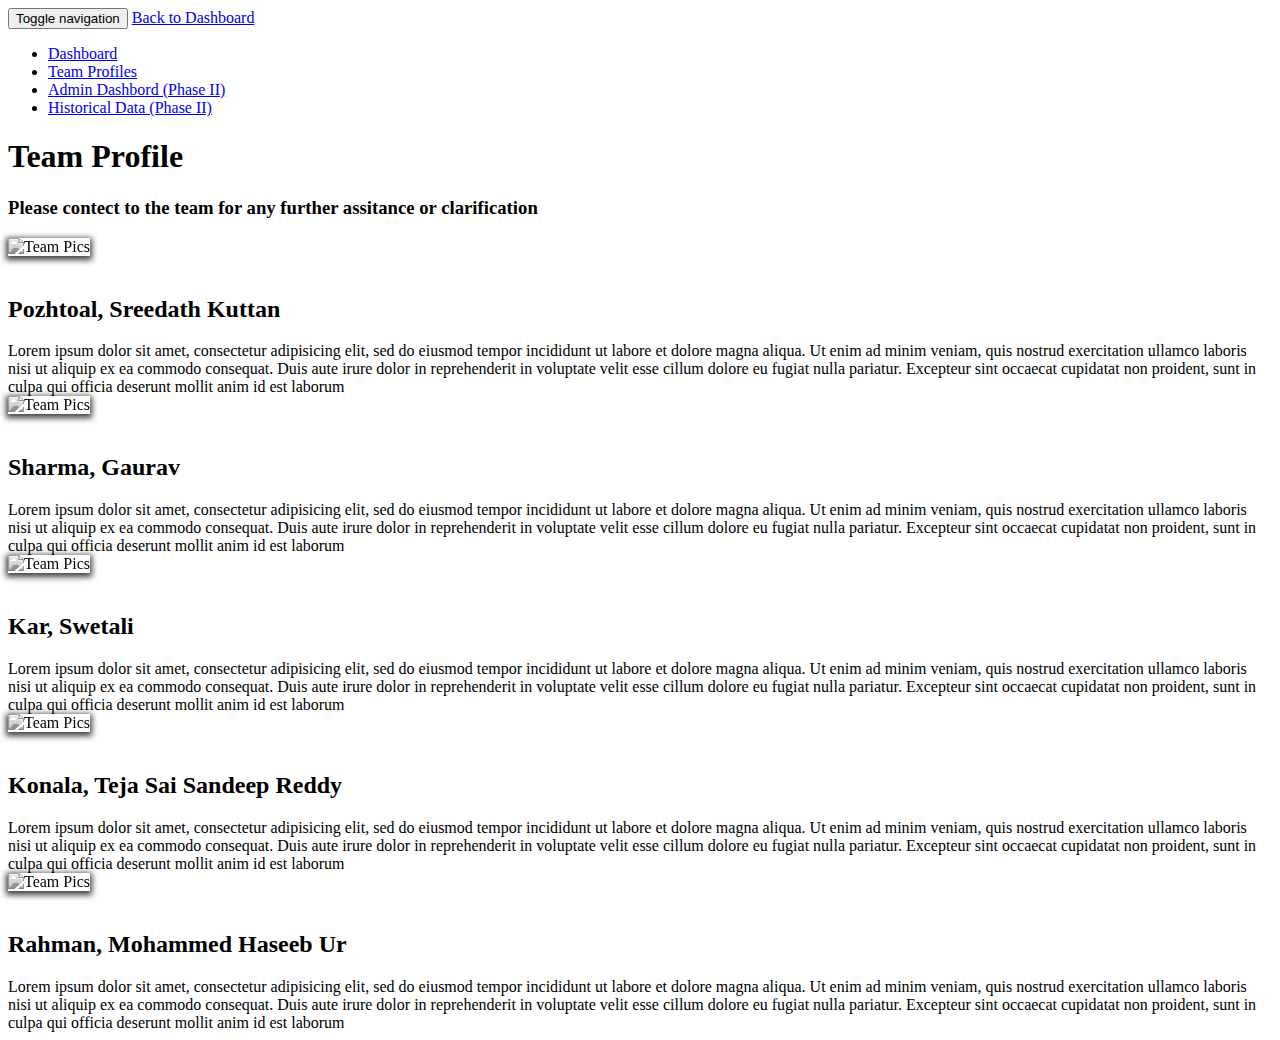
==== portfolio.html @ b8a14015 "Add files via upload" ====
<!DOCTYPE html>
<html lang="en">
<head>
    <meta charset="utf-8">
    <meta name="viewport" content="width=device-width, initial-scale=1.0">
    <title>Jenkins Dashboard</title>

    <link rel="stylesheet" type="text/css" href="bootstrap/css/bootstrap.min.css" />
    <link rel="stylesheet" type="text/css" href="font-awesome/css/font-awesome.min.css" />
    <link rel="stylesheet" type="text/css" href="css/local.css" />

    <script type="text/javascript" src="js/jquery-1.10.2.min.js"></script>
    <script type="text/javascript" src="bootstrap/js/bootstrap.min.js"></script>

    <style>
        img {
            filter: gray; /* IE6-9 */
            -webkit-filter: grayscale(1); /* Google Chrome, Safari 6+ & Opera 15+ */
            -webkit-box-shadow: 0px 2px 6px 2px rgba(0,0,0,0.75);
            -moz-box-shadow: 0px 2px 6px 2px rgba(0,0,0,0.75);
            box-shadow: 0px 2px 6px 2px rgba(0,0,0,0.75);
            margin-bottom: 20px;
        }
        img:hover {
            filter: none; /* IE6-9 */
            -webkit-filter: grayscale(0); /* Google Chrome, Safari 6+ & Opera 15+ */
        }
    </style>
</head>
<body>

    <div id="wrapper">
        <nav class="navbar navbar-inverse navbar-fixed-top" role="navigation">
            <div class="navbar-header">
                <button type="button" class="navbar-toggle" data-toggle="collapse" data-target=".navbar-ex1-collapse">
                    <span class="sr-only">Toggle navigation</span>
                    <span class="icon-bar"></span>
                    <span class="icon-bar"></span>
                    <span class="icon-bar"></span>
                </button>
                <a class="navbar-brand" href="index.html">Back to Dashboard</a>
            </div>
            <div class="collapse navbar-collapse navbar-ex1-collapse">
                <ul class="nav navbar-nav side-nav">
                    <li><a href="index.html"><i class="fa fa-bullseye"></i> Dashboard</a></li>
                    <li class="selected"><a href="portfolio.html"><i class="fa fa-tasks"></i> Team Profiles</a></li>
                    <li><a href="#"><i class="fa fa-globe"></i> Admin Dashbord (Phase II)</a></li>
                    <li><a href="#"><i class="fa fa-font"></i> Historical Data (Phase II)</a></li>
                </ul>
            </div>
        </nav>
        <div class="container">
            <div class="row">
                <div class="text-center">
                    <h1>Team Profile</h1>
                </div>
                <div class="panel panel-info">
                  <div class="panel-heading">
                    <h3 class="panel-title">Please contect to the team for any further assitance or clarification</h3>
                  </div>
                  <div class="panel-body">
                    <div class="row">
                        <div class="col-md-4">
                            <div class="well">
                                <img class="thumbnail img-responsive" alt="Team Pics" src="images/sreedath-profile.jpg" />
                                <h2>Pozhtoal, Sreedath Kuttan </h2>
                                <span>
                                    Lorem ipsum dolor sit amet, consectetur adipisicing elit, 
                                    sed do eiusmod tempor incididunt ut labore et dolore magna aliqua. 
                                    Ut enim ad minim veniam, quis nostrud exercitation ullamco laboris 
                                    nisi ut aliquip ex ea commodo consequat. Duis aute irure dolor in 
                                    reprehenderit in voluptate velit esse cillum dolore eu fugiat nulla pariatur. 
                                    Excepteur sint occaecat cupidatat non proident, 
                                    sunt in culpa qui officia deserunt mollit anim id est laborum
                                </span>
                            </div>
                        </div>
                        <div class="col-md-4">
                            <div class="well">
                                <img class="thumbnail img-responsive" alt="Team Pics" src="images/gaurav-profile.jpg" />
                                <h2>Sharma, Gaurav</h2>
                                <span>
                                    Lorem ipsum dolor sit amet, consectetur adipisicing elit, 
                                    sed do eiusmod tempor incididunt ut labore et dolore magna aliqua. 
                                    Ut enim ad minim veniam, quis nostrud exercitation ullamco laboris 
                                    nisi ut aliquip ex ea commodo consequat. Duis aute irure dolor in 
                                    reprehenderit in voluptate velit esse cillum dolore eu fugiat nulla pariatur. 
                                    Excepteur sint occaecat cupidatat non proident, 
                                    sunt in culpa qui officia deserunt mollit anim id est laborum
                                </span>
                            </div>
                        </div>
                        <div class="col-md-4">
                            <div class="well">
                                <img class="thumbnail img-responsive" alt="Team Pics" src="images/swetali-profile.jpg" />
                                <h2>Kar, Swetali</h2>
                                <span>
                                    Lorem ipsum dolor sit amet, consectetur adipisicing elit, 
                                    sed do eiusmod tempor incididunt ut labore et dolore magna aliqua. 
                                    Ut enim ad minim veniam, quis nostrud exercitation ullamco laboris 
                                    nisi ut aliquip ex ea commodo consequat. Duis aute irure dolor in 
                                    reprehenderit in voluptate velit esse cillum dolore eu fugiat nulla pariatur. 
                                    Excepteur sint occaecat cupidatat non proident, 
                                    sunt in culpa qui officia deserunt mollit anim id est laborum
                                </span>
                            </div>
                        </div>
                     </div>
                    <div class="row">
                       <div class="col-md-4">
                            <div class="well">
                                <img class="thumbnail img-responsive" alt="Team Pics" src="images/sandeep-profile.jpg" />
                                <h2>Konala, Teja Sai Sandeep Reddy </h2>
                                <span>
                                    Lorem ipsum dolor sit amet, consectetur adipisicing elit, 
                                    sed do eiusmod tempor incididunt ut labore et dolore magna aliqua. 
                                    Ut enim ad minim veniam, quis nostrud exercitation ullamco laboris 
                                    nisi ut aliquip ex ea commodo consequat. Duis aute irure dolor in 
                                    reprehenderit in voluptate velit esse cillum dolore eu fugiat nulla pariatur. 
                                    Excepteur sint occaecat cupidatat non proident, 
                                    sunt in culpa qui officia deserunt mollit anim id est laborum
                                </span>
                            </div>
                        </div>
                        <div class="col-md-4">
                            <div class="well">
                                <img class="thumbnail img-responsive" alt="Team Pics" src="images/haseeb-profile.jpg" />
                                <h2>Rahman, Mohammed Haseeb Ur </h2>
                                <span>
                                    Lorem ipsum dolor sit amet, consectetur adipisicing elit, 
                                    sed do eiusmod tempor incididunt ut labore et dolore magna aliqua. 
                                    Ut enim ad minim veniam, quis nostrud exercitation ullamco laboris 
                                    nisi ut aliquip ex ea commodo consequat. Duis aute irure dolor in 
                                    reprehenderit in voluptate velit esse cillum dolore eu fugiat nulla pariatur. 
                                    Excepteur sint occaecat cupidatat non proident, 
                                    sunt in culpa qui officia deserunt mollit anim id est laborum
                                </span>
                            </div>
                        </div>

                        <div class="col-md-4">
                        </div>
                    </div>
                  </div>
            </div>
            </div>
        </div>
    </div>

</body>
</html>
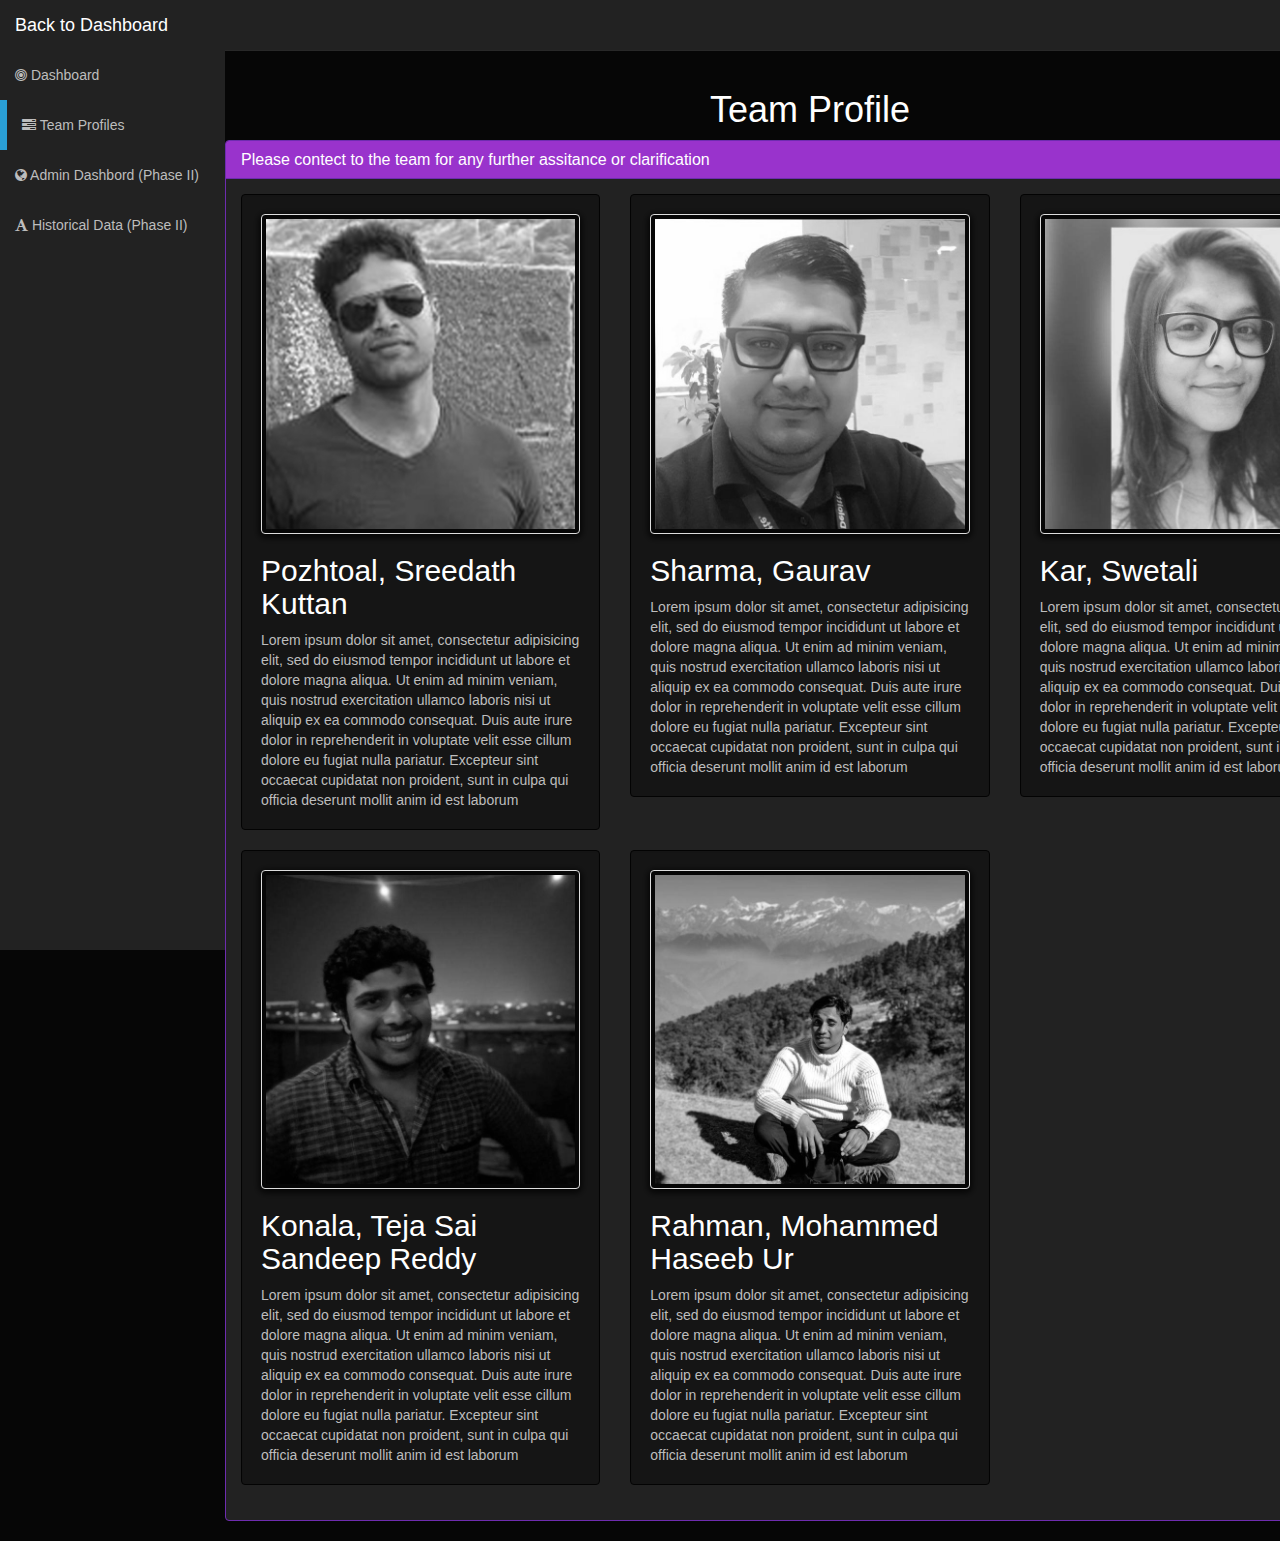
==== commit fa98afb5: "Update portfolio.html" ====
--- a/portfolio.html
+++ b/portfolio.html
@@ -38,11 +38,11 @@
                     <span class="icon-bar"></span>
                     <span class="icon-bar"></span>
                 </button>
-                <a class="navbar-brand" href="index.html">Back to Dashboard</a>
+                <a class="navbar-brand" href="https://gauravsha27.github.io/custom.jenkins.dashboard.github.io/">Back to Dashboard</a>
             </div>
             <div class="collapse navbar-collapse navbar-ex1-collapse">
                 <ul class="nav navbar-nav side-nav">
-                    <li><a href="index.html"><i class="fa fa-bullseye"></i> Dashboard</a></li>
+                    <li><a href="https://gauravsha27.github.io/custom.jenkins.dashboard.github.io/"><i class="fa fa-bullseye"></i> Dashboard</a></li>
                     <li class="selected"><a href="portfolio.html"><i class="fa fa-tasks"></i> Team Profiles</a></li>
                     <li><a href="#"><i class="fa fa-globe"></i> Admin Dashbord (Phase II)</a></li>
                     <li><a href="#"><i class="fa fa-font"></i> Historical Data (Phase II)</a></li>
--- a/css/local.css
+++ b/css/local.css
@@ -0,0 +1,6306 @@
+﻿/* Dark Admin Bootstrap Theme by PrepBootstrap - http://www.prepbootstrap.com */
+html {
+  font-family: sans-serif;
+  -ms-text-size-adjust: 100%;
+  -webkit-text-size-adjust: 100%;
+}
+body {
+  margin: 0;
+}
+article,
+aside,
+details,
+figcaption,
+figure,
+footer,
+header,
+hgroup,
+main,
+nav,
+section,
+summary {
+  display: block;
+}
+audio,
+canvas,
+progress,
+video {
+  display: inline-block;
+  vertical-align: baseline;
+}
+audio:not([controls]) {
+  display: none;
+  height: 0;
+}
+[hidden],
+template {
+  display: none;
+}
+a {
+  background: transparent;
+}
+a:active,
+a:hover {
+  outline: 0;
+}
+abbr[title] {
+  border-bottom: 1px dotted;
+}
+b,
+strong {
+  font-weight: bold;
+}
+dfn {
+  font-style: italic;
+}
+h1 {
+  font-size: 2em;
+  margin: 0.67em 0;
+}
+mark {
+  background: #ff0;
+  color: #000;
+}
+small {
+  font-size: 80%;
+}
+sub,
+sup {
+  font-size: 75%;
+  line-height: 0;
+  position: relative;
+  vertical-align: baseline;
+}
+sup {
+  top: -0.5em;
+}
+sub {
+  bottom: -0.25em;
+}
+img {
+  border: 0;
+}
+svg:not(:root) {
+  overflow: hidden;
+}
+figure {
+  margin: 1em 40px;
+}
+hr {
+  -moz-box-sizing: content-box;
+  box-sizing: content-box;
+  height: 0;
+}
+pre {
+  overflow: auto;
+}
+code,
+kbd,
+pre,
+samp {
+  font-family: monospace, monospace;
+  font-size: 1em;
+}
+button,
+input,
+optgroup,
+select,
+textarea {
+  color: inherit;
+  font: inherit;
+  margin: 0;
+}
+button {
+  overflow: visible;
+}
+button,
+select {
+  text-transform: none;
+}
+button,
+html input[type="button"],
+input[type="reset"],
+input[type="submit"] {
+  -webkit-appearance: button;
+  cursor: pointer;
+}
+button[disabled],
+html input[disabled] {
+  cursor: default;
+}
+button::-moz-focus-inner,
+input::-moz-focus-inner {
+  border: 0;
+  padding: 0;
+}
+input {
+  line-height: normal;
+}
+input[type="checkbox"],
+input[type="radio"] {
+  box-sizing: border-box;
+  padding: 0;
+}
+input[type="number"]::-webkit-inner-spin-button,
+input[type="number"]::-webkit-outer-spin-button {
+  height: auto;
+}
+input[type="search"] {
+  -webkit-appearance: textfield;
+  -moz-box-sizing: content-box;
+  -webkit-box-sizing: content-box;
+  box-sizing: content-box;
+}
+input[type="search"]::-webkit-search-cancel-button,
+input[type="search"]::-webkit-search-decoration {
+  -webkit-appearance: none;
+}
+fieldset {
+  border: 1px solid #c0c0c0;
+  margin: 0 2px;
+  padding: 0.35em 0.625em 0.75em;
+}
+legend {
+  border: 0;
+  padding: 0;
+}
+textarea {
+  overflow: auto;
+}
+optgroup {
+  font-weight: bold;
+}
+table {
+  border-collapse: collapse;
+  border-spacing: 0;
+}
+td,
+th {
+  padding: 0;
+}
+@media print {
+  * {
+    text-shadow: none !important;
+    color: #000 !important;
+    background: transparent !important;
+    box-shadow: none !important;
+  }
+  a,
+  a:visited {
+    text-decoration: underline;
+  }
+  a[href]:after {
+    content: " (" attr(href) ")";
+  }
+  abbr[title]:after {
+    content: " (" attr(title) ")";
+  }
+  a[href^="javascript:"]:after,
+  a[href^="#"]:after {
+    content: "";
+  }
+  pre,
+  blockquote {
+    border: 1px solid #999;
+    page-break-inside: avoid;
+  }
+  thead {
+    display: table-header-group;
+  }
+  tr,
+  img {
+    page-break-inside: avoid;
+  }
+  img {
+    max-width: 100% !important;
+  }
+  p,
+  h2,
+  h3 {
+    orphans: 3;
+    widows: 3;
+  }
+  h2,
+  h3 {
+    page-break-after: avoid;
+  }
+  select {
+    background: #fff !important;
+  }
+  .navbar {
+    display: none;
+  }
+  .table td,
+  .table th {
+    background-color: #fff !important;
+  }
+  .btn > .caret,
+  .dropup > .btn > .caret {
+    border-top-color: #000 !important;
+  }
+  .label {
+    border: 1px solid #000;
+  }
+  .table {
+    border-collapse: collapse !important;
+  }
+  .table-bordered th,
+  .table-bordered td {
+    border: 1px solid #ddd !important;
+  }
+}
+* {
+  -webkit-box-sizing: border-box;
+  -moz-box-sizing: border-box;
+  box-sizing: border-box;
+}
+*:before,
+*:after {
+  -webkit-box-sizing: border-box;
+  -moz-box-sizing: border-box;
+  box-sizing: border-box;
+}
+html {
+  font-size: 62.5%;
+  -webkit-tap-highlight-color: rgba(0, 0, 0, 0);
+}
+body {
+  font-family: "Droid Sans", "Helvetica Neue", Helvetica, Arial, sans-serif;
+  font-size: 14px;
+  line-height: 1.42857143;
+  color: #BDBDBD;
+  background-color: #060606;
+}
+input,
+button,
+select,
+textarea {
+  font-family: inherit;
+  font-size: inherit;
+  line-height: inherit;
+}
+a {
+  color: #2a9fd6;
+  text-decoration: none;
+}
+a:hover,
+a:focus {
+  color: #2a9fd6;
+  text-decoration: underline;
+}
+a:focus {
+  outline: thin dotted;
+  outline: 5px auto -webkit-focus-ring-color;
+  outline-offset: -2px;
+}
+figure {
+  margin: 0;
+}
+img {
+  vertical-align: middle;
+}
+.img-responsive,
+.thumbnail > img,
+.thumbnail a > img,
+.carousel-inner > .item > img,
+.carousel-inner > .item > a > img {
+  display: block;
+  max-width: 100%;
+  height: auto;
+}
+.img-rounded {
+  border-radius: 6px;
+}
+.img-thumbnail {
+  padding: 4px;
+  line-height: 1.42857143;
+  background-color: #060606;
+  border: 1px solid #dddddd;
+  border-radius: 4px;
+  -webkit-transition: all 0.2s ease-in-out;
+  transition: all 0.2s ease-in-out;
+  display: inline-block;
+  max-width: 100%;
+  height: auto;
+}
+.img-circle {
+  border-radius: 50%;
+}
+hr {
+  margin-top: 20px;
+  margin-bottom: 20px;
+  border: 0;
+  border-top: 1px solid #282828;
+}
+.sr-only {
+  position: absolute;
+  width: 1px;
+  height: 1px;
+  margin: -1px;
+  padding: 0;
+  overflow: hidden;
+  clip: rect(0, 0, 0, 0);
+  border: 0;
+}
+h1,
+h2,
+h3,
+h4,
+h5,
+h6,
+.h1,
+.h2,
+.h3,
+.h4,
+.h5,
+.h6 {
+  font-family: "Droid Sans", "Helvetica Neue", Helvetica, Arial, sans-serif;
+  font-weight: 500;
+  line-height: 1.1;
+  color: #ffffff;
+}
+h1 small,
+h2 small,
+h3 small,
+h4 small,
+h5 small,
+h6 small,
+.h1 small,
+.h2 small,
+.h3 small,
+.h4 small,
+.h5 small,
+.h6 small,
+h1 .small,
+h2 .small,
+h3 .small,
+h4 .small,
+h5 .small,
+h6 .small,
+.h1 .small,
+.h2 .small,
+.h3 .small,
+.h4 .small,
+.h5 .small,
+.h6 .small {
+  font-weight: normal;
+  line-height: 1;
+  color: #BDBDBD;
+}
+h1,
+.h1,
+h2,
+.h2,
+h3,
+.h3 {
+  margin-top: 20px;
+  margin-bottom: 10px;
+}
+h1 small,
+.h1 small,
+h2 small,
+.h2 small,
+h3 small,
+.h3 small,
+h1 .small,
+.h1 .small,
+h2 .small,
+.h2 .small,
+h3 .small,
+.h3 .small {
+  font-size: 65%;
+}
+h4,
+.h4,
+h5,
+.h5,
+h6,
+.h6 {
+  margin-top: 10px;
+  margin-bottom: 10px;
+}
+h4 small,
+.h4 small,
+h5 small,
+.h5 small,
+h6 small,
+.h6 small,
+h4 .small,
+.h4 .small,
+h5 .small,
+.h5 .small,
+h6 .small,
+.h6 .small {
+  font-size: 75%;
+}
+h1,
+.h1 {
+  font-size: 36px;
+}
+h2,
+.h2 {
+  font-size: 30px;
+}
+h3,
+.h3 {
+  font-size: 24px;
+}
+h4,
+.h4 {
+  font-size: 18px;
+}
+h5,
+.h5 {
+  font-size: 14px;
+}
+h6,
+.h6 {
+  font-size: 12px;
+}
+p {
+  margin: 0 0 10px;
+}
+.lead {
+  margin-bottom: 20px;
+  font-size: 16px;
+  font-weight: 200;
+  line-height: 1.4;
+}
+@media (min-width: 768px) {
+  .lead {
+    font-size: 21px;
+  }
+}
+small,
+.small {
+  font-size: 85%;
+}
+cite {
+  font-style: normal;
+}
+.text-left {
+  text-align: left;
+}
+.text-right {
+  text-align: right;
+}
+.text-center {
+  text-align: center;
+}
+.text-justify {
+  text-align: justify;
+}
+.text-muted {
+  color: #BDBDBD;
+}
+.text-primary {
+  color: #2a9fd6;
+}
+a.text-primary:hover {
+  color: #2180ac;
+}
+.text-success {
+  color: #ffffff;
+}
+a.text-success:hover {
+  color: #e6e6e6;
+}
+.text-info {
+  color: #ffffff;
+}
+a.text-info:hover {
+  color: #e6e6e6;
+}
+.text-warning {
+  color: #ffffff;
+}
+a.text-warning:hover {
+  color: #e6e6e6;
+}
+.text-danger {
+  color: #ffffff;
+}
+a.text-danger:hover {
+  color: #e6e6e6;
+}
+.bg-primary {
+  color: #fff;
+  background-color: #2a9fd6;
+}
+a.bg-primary:hover {
+  background-color: #2180ac;
+}
+.bg-success {
+  background-color: #77b300;
+}
+a.bg-success:hover {
+  background-color: #558000;
+}
+.bg-info {
+  background-color: #9933cc;
+}
+a.bg-info:hover {
+  background-color: #7a29a3;
+}
+.bg-warning {
+  background-color: #ff8800;
+}
+a.bg-warning:hover {
+  background-color: #cc6d00;
+}
+.bg-danger {
+  background-color: #cc0000;
+}
+a.bg-danger:hover {
+  background-color: #990000;
+}
+.page-header {
+  padding-bottom: 9px;
+  margin: 40px 0 20px;
+  border-bottom: 1px solid #282828;
+}
+ul,
+ol {
+  margin-top: 0;
+  margin-bottom: 10px;
+}
+ul ul,
+ol ul,
+ul ol,
+ol ol {
+  margin-bottom: 0;
+}
+.list-unstyled {
+  padding-left: 0;
+  list-style: none;
+}
+.list-inline {
+  padding-left: 0;
+  list-style: none;
+  margin-left: -5px;
+}
+.list-inline > li {
+  display: inline-block;
+  padding-left: 5px;
+  padding-right: 5px;
+}
+dl {
+  margin-top: 0;
+  margin-bottom: 20px;
+}
+dt,
+dd {
+  line-height: 1.42857143;
+}
+dt {
+  font-weight: bold;
+}
+dd {
+  margin-left: 0;
+}
+@media (min-width: 768px) {
+  .dl-horizontal dt {
+    float: left;
+    width: 160px;
+    clear: left;
+    text-align: right;
+    overflow: hidden;
+    text-overflow: ellipsis;
+    white-space: nowrap;
+  }
+  .dl-horizontal dd {
+    margin-left: 180px;
+  }
+}
+abbr[title],
+abbr[data-original-title] {
+  cursor: help;
+  border-bottom: 1px dotted #BDBDBD;
+}
+.initialism {
+  font-size: 90%;
+  text-transform: uppercase;
+}
+blockquote {
+  padding: 10px 20px;
+  margin: 0 0 20px;
+  font-size: 17.5px;
+  border-left: 5px solid #282828;
+}
+blockquote p:last-child,
+blockquote ul:last-child,
+blockquote ol:last-child {
+  margin-bottom: 0;
+}
+blockquote footer,
+blockquote small,
+blockquote .small {
+  display: block;
+  font-size: 80%;
+  line-height: 1.42857143;
+  color: #555555;
+}
+blockquote footer:before,
+blockquote small:before,
+blockquote .small:before {
+  content: '\2014 \00A0';
+}
+.blockquote-reverse,
+blockquote.pull-right {
+  padding-right: 15px;
+  padding-left: 0;
+  border-right: 5px solid #282828;
+  border-left: 0;
+  text-align: right;
+}
+.blockquote-reverse footer:before,
+blockquote.pull-right footer:before,
+.blockquote-reverse small:before,
+blockquote.pull-right small:before,
+.blockquote-reverse .small:before,
+blockquote.pull-right .small:before {
+  content: '';
+}
+.blockquote-reverse footer:after,
+blockquote.pull-right footer:after,
+.blockquote-reverse small:after,
+blockquote.pull-right small:after,
+.blockquote-reverse .small:after,
+blockquote.pull-right .small:after {
+  content: '\00A0 \2014';
+}
+blockquote:before,
+blockquote:after {
+  content: "";
+}
+address {
+  margin-bottom: 20px;
+  font-style: normal;
+  line-height: 1.42857143;
+}
+code,
+kbd,
+pre,
+samp {
+  font-family: Menlo, Monaco, Consolas, "Courier New", monospace;
+}
+code {
+  padding: 2px 4px;
+  font-size: 90%;
+  color: #c7254e;
+  background-color: #f9f2f4;
+  white-space: nowrap;
+  border-radius: 4px;
+}
+kbd {
+  padding: 2px 4px;
+  font-size: 90%;
+  color: #ffffff;
+  background-color: #333333;
+  border-radius: 3px;
+  box-shadow: inset 0 -1px 0 rgba(0, 0, 0, 0.25);
+}
+pre {
+  display: block;
+  padding: 9.5px;
+  margin: 0 0 10px;
+  font-size: 13px;
+  line-height: 1.42857143;
+  word-break: break-all;
+  word-wrap: break-word;
+  color: #282828;
+  background-color: #f5f5f5;
+  border: 1px solid #cccccc;
+  border-radius: 4px;
+}
+pre code {
+  padding: 0;
+  font-size: inherit;
+  color: inherit;
+  white-space: pre-wrap;
+  background-color: transparent;
+  border-radius: 0;
+}
+.pre-scrollable {
+  max-height: 340px;
+  overflow-y: scroll;
+}
+.container {
+  margin-right: auto;
+  margin-left: auto;
+  padding-left: 15px;
+  padding-right: 15px;
+}
+@media (min-width: 768px) {
+  .container {
+    width: 750px;
+  }
+}
+@media (min-width: 992px) {
+  .container {
+    width: 970px;
+  }
+}
+@media (min-width: 1200px) {
+  .container {
+    width: 1170px;
+  }
+}
+.container-fluid {
+  margin-right: auto;
+  margin-left: auto;
+  padding-left: 15px;
+  padding-right: 15px;
+}
+.row {
+  margin-left: -15px;
+  margin-right: -15px;
+}
+.col-xs-1, .col-sm-1, .col-md-1, .col-lg-1, .col-xs-2, .col-sm-2, .col-md-2, .col-lg-2, .col-xs-3, .col-sm-3, .col-md-3, .col-lg-3, .col-xs-4, .col-sm-4, .col-md-4, .col-lg-4, .col-xs-5, .col-sm-5, .col-md-5, .col-lg-5, .col-xs-6, .col-sm-6, .col-md-6, .col-lg-6, .col-xs-7, .col-sm-7, .col-md-7, .col-lg-7, .col-xs-8, .col-sm-8, .col-md-8, .col-lg-8, .col-xs-9, .col-sm-9, .col-md-9, .col-lg-9, .col-xs-10, .col-sm-10, .col-md-10, .col-lg-10, .col-xs-11, .col-sm-11, .col-md-11, .col-lg-11, .col-xs-12, .col-sm-12, .col-md-12, .col-lg-12 {
+  position: relative;
+  min-height: 1px;
+  padding-left: 15px;
+  padding-right: 15px;
+}
+.col-xs-1, .col-xs-2, .col-xs-3, .col-xs-4, .col-xs-5, .col-xs-6, .col-xs-7, .col-xs-8, .col-xs-9, .col-xs-10, .col-xs-11, .col-xs-12 {
+  float: left;
+}
+.col-xs-12 {
+  width: 100%;
+}
+.col-xs-11 {
+  width: 91.66666667%;
+}
+.col-xs-10 {
+  width: 83.33333333%;
+}
+.col-xs-9 {
+  width: 75%;
+}
+.col-xs-8 {
+  width: 66.66666667%;
+}
+.col-xs-7 {
+  width: 58.33333333%;
+}
+.col-xs-6 {
+  width: 50%;
+}
+.col-xs-5 {
+  width: 41.66666667%;
+}
+.col-xs-4 {
+  width: 33.33333333%;
+}
+.col-xs-3 {
+  width: 25%;
+}
+.col-xs-2 {
+  width: 16.66666667%;
+}
+.col-xs-1 {
+  width: 8.33333333%;
+}
+.col-xs-pull-12 {
+  right: 100%;
+}
+.col-xs-pull-11 {
+  right: 91.66666667%;
+}
+.col-xs-pull-10 {
+  right: 83.33333333%;
+}
+.col-xs-pull-9 {
+  right: 75%;
+}
+.col-xs-pull-8 {
+  right: 66.66666667%;
+}
+.col-xs-pull-7 {
+  right: 58.33333333%;
+}
+.col-xs-pull-6 {
+  right: 50%;
+}
+.col-xs-pull-5 {
+  right: 41.66666667%;
+}
+.col-xs-pull-4 {
+  right: 33.33333333%;
+}
+.col-xs-pull-3 {
+  right: 25%;
+}
+.col-xs-pull-2 {
+  right: 16.66666667%;
+}
+.col-xs-pull-1 {
+  right: 8.33333333%;
+}
+.col-xs-pull-0 {
+  right: 0%;
+}
+.col-xs-push-12 {
+  left: 100%;
+}
+.col-xs-push-11 {
+  left: 91.66666667%;
+}
+.col-xs-push-10 {
+  left: 83.33333333%;
+}
+.col-xs-push-9 {
+  left: 75%;
+}
+.col-xs-push-8 {
+  left: 66.66666667%;
+}
+.col-xs-push-7 {
+  left: 58.33333333%;
+}
+.col-xs-push-6 {
+  left: 50%;
+}
+.col-xs-push-5 {
+  left: 41.66666667%;
+}
+.col-xs-push-4 {
+  left: 33.33333333%;
+}
+.col-xs-push-3 {
+  left: 25%;
+}
+.col-xs-push-2 {
+  left: 16.66666667%;
+}
+.col-xs-push-1 {
+  left: 8.33333333%;
+}
+.col-xs-push-0 {
+  left: 0%;
+}
+.col-xs-offset-12 {
+  margin-left: 100%;
+}
+.col-xs-offset-11 {
+  margin-left: 91.66666667%;
+}
+.col-xs-offset-10 {
+  margin-left: 83.33333333%;
+}
+.col-xs-offset-9 {
+  margin-left: 75%;
+}
+.col-xs-offset-8 {
+  margin-left: 66.66666667%;
+}
+.col-xs-offset-7 {
+  margin-left: 58.33333333%;
+}
+.col-xs-offset-6 {
+  margin-left: 50%;
+}
+.col-xs-offset-5 {
+  margin-left: 41.66666667%;
+}
+.col-xs-offset-4 {
+  margin-left: 33.33333333%;
+}
+.col-xs-offset-3 {
+  margin-left: 25%;
+}
+.col-xs-offset-2 {
+  margin-left: 16.66666667%;
+}
+.col-xs-offset-1 {
+  margin-left: 8.33333333%;
+}
+.col-xs-offset-0 {
+  margin-left: 0%;
+}
+@media (min-width: 768px) {
+  .col-sm-1, .col-sm-2, .col-sm-3, .col-sm-4, .col-sm-5, .col-sm-6, .col-sm-7, .col-sm-8, .col-sm-9, .col-sm-10, .col-sm-11, .col-sm-12 {
+    float: left;
+  }
+  .col-sm-12 {
+    width: 100%;
+  }
+  .col-sm-11 {
+    width: 91.66666667%;
+  }
+  .col-sm-10 {
+    width: 83.33333333%;
+  }
+  .col-sm-9 {
+    width: 75%;
+  }
+  .col-sm-8 {
+    width: 66.66666667%;
+  }
+  .col-sm-7 {
+    width: 58.33333333%;
+  }
+  .col-sm-6 {
+    width: 50%;
+  }
+  .col-sm-5 {
+    width: 41.66666667%;
+  }
+  .col-sm-4 {
+    width: 33.33333333%;
+  }
+  .col-sm-3 {
+    width: 25%;
+  }
+  .col-sm-2 {
+    width: 16.66666667%;
+  }
+  .col-sm-1 {
+    width: 8.33333333%;
+  }
+  .col-sm-pull-12 {
+    right: 100%;
+  }
+  .col-sm-pull-11 {
+    right: 91.66666667%;
+  }
+  .col-sm-pull-10 {
+    right: 83.33333333%;
+  }
+  .col-sm-pull-9 {
+    right: 75%;
+  }
+  .col-sm-pull-8 {
+    right: 66.66666667%;
+  }
+  .col-sm-pull-7 {
+    right: 58.33333333%;
+  }
+  .col-sm-pull-6 {
+    right: 50%;
+  }
+  .col-sm-pull-5 {
+    right: 41.66666667%;
+  }
+  .col-sm-pull-4 {
+    right: 33.33333333%;
+  }
+  .col-sm-pull-3 {
+    right: 25%;
+  }
+  .col-sm-pull-2 {
+    right: 16.66666667%;
+  }
+  .col-sm-pull-1 {
+    right: 8.33333333%;
+  }
+  .col-sm-pull-0 {
+    right: 0%;
+  }
+  .col-sm-push-12 {
+    left: 100%;
+  }
+  .col-sm-push-11 {
+    left: 91.66666667%;
+  }
+  .col-sm-push-10 {
+    left: 83.33333333%;
+  }
+  .col-sm-push-9 {
+    left: 75%;
+  }
+  .col-sm-push-8 {
+    left: 66.66666667%;
+  }
+  .col-sm-push-7 {
+    left: 58.33333333%;
+  }
+  .col-sm-push-6 {
+    left: 50%;
+  }
+  .col-sm-push-5 {
+    left: 41.66666667%;
+  }
+  .col-sm-push-4 {
+    left: 33.33333333%;
+  }
+  .col-sm-push-3 {
+    left: 25%;
+  }
+  .col-sm-push-2 {
+    left: 16.66666667%;
+  }
+  .col-sm-push-1 {
+    left: 8.33333333%;
+  }
+  .col-sm-push-0 {
+    left: 0%;
+  }
+  .col-sm-offset-12 {
+    margin-left: 100%;
+  }
+  .col-sm-offset-11 {
+    margin-left: 91.66666667%;
+  }
+  .col-sm-offset-10 {
+    margin-left: 83.33333333%;
+  }
+  .col-sm-offset-9 {
+    margin-left: 75%;
+  }
+  .col-sm-offset-8 {
+    margin-left: 66.66666667%;
+  }
+  .col-sm-offset-7 {
+    margin-left: 58.33333333%;
+  }
+  .col-sm-offset-6 {
+    margin-left: 50%;
+  }
+  .col-sm-offset-5 {
+    margin-left: 41.66666667%;
+  }
+  .col-sm-offset-4 {
+    margin-left: 33.33333333%;
+  }
+  .col-sm-offset-3 {
+    margin-left: 25%;
+  }
+  .col-sm-offset-2 {
+    margin-left: 16.66666667%;
+  }
+  .col-sm-offset-1 {
+    margin-left: 8.33333333%;
+  }
+  .col-sm-offset-0 {
+    margin-left: 0%;
+  }
+}
+@media (min-width: 992px) {
+  .col-md-1, .col-md-2, .col-md-3, .col-md-4, .col-md-5, .col-md-6, .col-md-7, .col-md-8, .col-md-9, .col-md-10, .col-md-11, .col-md-12 {
+    float: left;
+  }
+  .col-md-12 {
+    width: 100%;
+  }
+  .col-md-11 {
+    width: 91.66666667%;
+  }
+  .col-md-10 {
+    width: 83.33333333%;
+  }
+  .col-md-9 {
+    width: 75%;
+  }
+  .col-md-8 {
+    width: 66.66666667%;
+  }
+  .col-md-7 {
+    width: 58.33333333%;
+  }
+  .col-md-6 {
+    width: 50%;
+  }
+  .col-md-5 {
+    width: 41.66666667%;
+  }
+  .col-md-4 {
+    width: 33.33333333%;
+  }
+  .col-md-3 {
+    width: 25%;
+  }
+  .col-md-2 {
+    width: 16.66666667%;
+  }
+  .col-md-1 {
+    width: 8.33333333%;
+  }
+  .col-md-pull-12 {
+    right: 100%;
+  }
+  .col-md-pull-11 {
+    right: 91.66666667%;
+  }
+  .col-md-pull-10 {
+    right: 83.33333333%;
+  }
+  .col-md-pull-9 {
+    right: 75%;
+  }
+  .col-md-pull-8 {
+    right: 66.66666667%;
+  }
+  .col-md-pull-7 {
+    right: 58.33333333%;
+  }
+  .col-md-pull-6 {
+    right: 50%;
+  }
+  .col-md-pull-5 {
+    right: 41.66666667%;
+  }
+  .col-md-pull-4 {
+    right: 33.33333333%;
+  }
+  .col-md-pull-3 {
+    right: 25%;
+  }
+  .col-md-pull-2 {
+    right: 16.66666667%;
+  }
+  .col-md-pull-1 {
+    right: 8.33333333%;
+  }
+  .col-md-pull-0 {
+    right: 0%;
+  }
+  .col-md-push-12 {
+    left: 100%;
+  }
+  .col-md-push-11 {
+    left: 91.66666667%;
+  }
+  .col-md-push-10 {
+    left: 83.33333333%;
+  }
+  .col-md-push-9 {
+    left: 75%;
+  }
+  .col-md-push-8 {
+    left: 66.66666667%;
+  }
+  .col-md-push-7 {
+    left: 58.33333333%;
+  }
+  .col-md-push-6 {
+    left: 50%;
+  }
+  .col-md-push-5 {
+    left: 41.66666667%;
+  }
+  .col-md-push-4 {
+    left: 33.33333333%;
+  }
+  .col-md-push-3 {
+    left: 25%;
+  }
+  .col-md-push-2 {
+    left: 16.66666667%;
+  }
+  .col-md-push-1 {
+    left: 8.33333333%;
+  }
+  .col-md-push-0 {
+    left: 0%;
+  }
+  .col-md-offset-12 {
+    margin-left: 100%;
+  }
+  .col-md-offset-11 {
+    margin-left: 91.66666667%;
+  }
+  .col-md-offset-10 {
+    margin-left: 83.33333333%;
+  }
+  .col-md-offset-9 {
+    margin-left: 75%;
+  }
+  .col-md-offset-8 {
+    margin-left: 66.66666667%;
+  }
+  .col-md-offset-7 {
+    margin-left: 58.33333333%;
+  }
+  .col-md-offset-6 {
+    margin-left: 50%;
+  }
+  .col-md-offset-5 {
+    margin-left: 41.66666667%;
+  }
+  .col-md-offset-4 {
+    margin-left: 33.33333333%;
+  }
+  .col-md-offset-3 {
+    margin-left: 25%;
+  }
+  .col-md-offset-2 {
+    margin-left: 16.66666667%;
+  }
+  .col-md-offset-1 {
+    margin-left: 8.33333333%;
+  }
+  .col-md-offset-0 {
+    margin-left: 0%;
+  }
+}
+@media (min-width: 1200px) {
+  .col-lg-1, .col-lg-2, .col-lg-3, .col-lg-4, .col-lg-5, .col-lg-6, .col-lg-7, .col-lg-8, .col-lg-9, .col-lg-10, .col-lg-11, .col-lg-12 {
+    float: left;
+  }
+  .col-lg-12 {
+    width: 100%;
+  }
+  .col-lg-11 {
+    width: 91.66666667%;
+  }
+  .col-lg-10 {
+    width: 83.33333333%;
+  }
+  .col-lg-9 {
+    width: 75%;
+  }
+  .col-lg-8 {
+    width: 66.66666667%;
+  }
+  .col-lg-7 {
+    width: 58.33333333%;
+  }
+  .col-lg-6 {
+    width: 50%;
+  }
+  .col-lg-5 {
+    width: 41.66666667%;
+  }
+  .col-lg-4 {
+    width: 33.33333333%;
+  }
+  .col-lg-3 {
+    width: 25%;
+  }
+  .col-lg-2 {
+    width: 16.66666667%;
+  }
+  .col-lg-1 {
+    width: 8.33333333%;
+  }
+  .col-lg-pull-12 {
+    right: 100%;
+  }
+  .col-lg-pull-11 {
+    right: 91.66666667%;
+  }
+  .col-lg-pull-10 {
+    right: 83.33333333%;
+  }
+  .col-lg-pull-9 {
+    right: 75%;
+  }
+  .col-lg-pull-8 {
+    right: 66.66666667%;
+  }
+  .col-lg-pull-7 {
+    right: 58.33333333%;
+  }
+  .col-lg-pull-6 {
+    right: 50%;
+  }
+  .col-lg-pull-5 {
+    right: 41.66666667%;
+  }
+  .col-lg-pull-4 {
+    right: 33.33333333%;
+  }
+  .col-lg-pull-3 {
+    right: 25%;
+  }
+  .col-lg-pull-2 {
+    right: 16.66666667%;
+  }
+  .col-lg-pull-1 {
+    right: 8.33333333%;
+  }
+  .col-lg-pull-0 {
+    right: 0%;
+  }
+  .col-lg-push-12 {
+    left: 100%;
+  }
+  .col-lg-push-11 {
+    left: 91.66666667%;
+  }
+  .col-lg-push-10 {
+    left: 83.33333333%;
+  }
+  .col-lg-push-9 {
+    left: 75%;
+  }
+  .col-lg-push-8 {
+    left: 66.66666667%;
+  }
+  .col-lg-push-7 {
+    left: 58.33333333%;
+  }
+  .col-lg-push-6 {
+    left: 50%;
+  }
+  .col-lg-push-5 {
+    left: 41.66666667%;
+  }
+  .col-lg-push-4 {
+    left: 33.33333333%;
+  }
+  .col-lg-push-3 {
+    left: 25%;
+  }
+  .col-lg-push-2 {
+    left: 16.66666667%;
+  }
+  .col-lg-push-1 {
+    left: 8.33333333%;
+  }
+  .col-lg-push-0 {
+    left: 0%;
+  }
+  .col-lg-offset-12 {
+    margin-left: 100%;
+  }
+  .col-lg-offset-11 {
+    margin-left: 91.66666667%;
+  }
+  .col-lg-offset-10 {
+    margin-left: 83.33333333%;
+  }
+  .col-lg-offset-9 {
+    margin-left: 75%;
+  }
+  .col-lg-offset-8 {
+    margin-left: 66.66666667%;
+  }
+  .col-lg-offset-7 {
+    margin-left: 58.33333333%;
+  }
+  .col-lg-offset-6 {
+    margin-left: 50%;
+  }
+  .col-lg-offset-5 {
+    margin-left: 41.66666667%;
+  }
+  .col-lg-offset-4 {
+    margin-left: 33.33333333%;
+  }
+  .col-lg-offset-3 {
+    margin-left: 25%;
+  }
+  .col-lg-offset-2 {
+    margin-left: 16.66666667%;
+  }
+  .col-lg-offset-1 {
+    margin-left: 8.33333333%;
+  }
+  .col-lg-offset-0 {
+    margin-left: 0%;
+  }
+}
+table {
+  max-width: 100%;
+  background-color: #181818;
+}
+th {
+  text-align: left;
+}
+.table {
+  width: 100%;
+  margin-bottom: 20px;
+}
+.table > thead > tr > th,
+.table > tbody > tr > th,
+.table > tfoot > tr > th,
+.table > thead > tr > td,
+.table > tbody > tr > td,
+.table > tfoot > tr > td {
+  padding: 8px;
+  line-height: 1.42857143;
+  vertical-align: top;
+  border-top: 1px solid #282828;
+}
+.table > thead > tr > th {
+  vertical-align: bottom;
+  border-bottom: 2px solid #282828;
+}
+.table > caption + thead > tr:first-child > th,
+.table > colgroup + thead > tr:first-child > th,
+.table > thead:first-child > tr:first-child > th,
+.table > caption + thead > tr:first-child > td,
+.table > colgroup + thead > tr:first-child > td,
+.table > thead:first-child > tr:first-child > td {
+  border-top: 0;
+}
+.table > tbody + tbody {
+  border-top: 2px solid #282828;
+}
+.table .table {
+  background-color: #060606;
+}
+.table-condensed > thead > tr > th,
+.table-condensed > tbody > tr > th,
+.table-condensed > tfoot > tr > th,
+.table-condensed > thead > tr > td,
+.table-condensed > tbody > tr > td,
+.table-condensed > tfoot > tr > td {
+  padding: 5px;
+}
+.table-bordered {
+  border: 1px solid #282828;
+}
+.table-bordered > thead > tr > th,
+.table-bordered > tbody > tr > th,
+.table-bordered > tfoot > tr > th,
+.table-bordered > thead > tr > td,
+.table-bordered > tbody > tr > td,
+.table-bordered > tfoot > tr > td {
+  border: 1px solid #282828;
+}
+.table-bordered > thead > tr > th,
+.table-bordered > thead > tr > td {
+  border-bottom-width: 2px;
+}
+.table-striped > tbody > tr:nth-child(odd) > td,
+.table-striped > tbody > tr:nth-child(odd) > th {
+  background-color: #080808;
+}
+.table-hover > tbody > tr:hover > td,
+.table-hover > tbody > tr:hover > th {
+  background-color: #282828;
+}
+table col[class*="col-"] {
+  position: static;
+  float: none;
+  display: table-column;
+}
+table td[class*="col-"],
+table th[class*="col-"] {
+  position: static;
+  float: none;
+  display: table-cell;
+}
+.table > thead > tr > td.active,
+.table > tbody > tr > td.active,
+.table > tfoot > tr > td.active,
+.table > thead > tr > th.active,
+.table > tbody > tr > th.active,
+.table > tfoot > tr > th.active,
+.table > thead > tr.active > td,
+.table > tbody > tr.active > td,
+.table > tfoot > tr.active > td,
+.table > thead > tr.active > th,
+.table > tbody > tr.active > th,
+.table > tfoot > tr.active > th {
+  background-color: #282828;
+}
+.table-hover > tbody > tr > td.active:hover,
+.table-hover > tbody > tr > th.active:hover,
+.table-hover > tbody > tr.active:hover > td,
+.table-hover > tbody > tr.active:hover > th {
+  background-color: #1b1b1b;
+}
+.table > thead > tr > td.success,
+.table > tbody > tr > td.success,
+.table > tfoot > tr > td.success,
+.table > thead > tr > th.success,
+.table > tbody > tr > th.success,
+.table > tfoot > tr > th.success,
+.table > thead > tr.success > td,
+.table > tbody > tr.success > td,
+.table > tfoot > tr.success > td,
+.table > thead > tr.success > th,
+.table > tbody > tr.success > th,
+.table > tfoot > tr.success > th {
+  background-color: #77b300;
+}
+.table-hover > tbody > tr > td.success:hover,
+.table-hover > tbody > tr > th.success:hover,
+.table-hover > tbody > tr.success:hover > td,
+.table-hover > tbody > tr.success:hover > th {
+  background-color: #669a00;
+}
+.table > thead > tr > td.info,
+.table > tbody > tr > td.info,
+.table > tfoot > tr > td.info,
+.table > thead > tr > th.info,
+.table > tbody > tr > th.info,
+.table > tfoot > tr > th.info,
+.table > thead > tr.info > td,
+.table > tbody > tr.info > td,
+.table > tfoot > tr.info > td,
+.table > thead > tr.info > th,
+.table > tbody > tr.info > th,
+.table > tfoot > tr.info > th {
+  background-color: #9933cc;
+}
+.table-hover > tbody > tr > td.info:hover,
+.table-hover > tbody > tr > th.info:hover,
+.table-hover > tbody > tr.info:hover > td,
+.table-hover > tbody > tr.info:hover > th {
+  background-color: #8a2eb8;
+}
+.table > thead > tr > td.warning,
+.table > tbody > tr > td.warning,
+.table > tfoot > tr > td.warning,
+.table > thead > tr > th.warning,
+.table > tbody > tr > th.warning,
+.table > tfoot > tr > th.warning,
+.table > thead > tr.warning > td,
+.table > tbody > tr.warning > td,
+.table > tfoot > tr.warning > td,
+.table > thead > tr.warning > th,
+.table > tbody > tr.warning > th,
+.table > tfoot > tr.warning > th {
+  background-color: #ff8800;
+}
+.table-hover > tbody > tr > td.warning:hover,
+.table-hover > tbody > tr > th.warning:hover,
+.table-hover > tbody > tr.warning:hover > td,
+.table-hover > tbody > tr.warning:hover > th {
+  background-color: #e67a00;
+}
+.table > thead > tr > td.danger,
+.table > tbody > tr > td.danger,
+.table > tfoot > tr > td.danger,
+.table > thead > tr > th.danger,
+.table > tbody > tr > th.danger,
+.table > tfoot > tr > th.danger,
+.table > thead > tr.danger > td,
+.table > tbody > tr.danger > td,
+.table > tfoot > tr.danger > td,
+.table > thead > tr.danger > th,
+.table > tbody > tr.danger > th,
+.table > tfoot > tr.danger > th {
+  background-color: #cc0000;
+}
+.table-hover > tbody > tr > td.danger:hover,
+.table-hover > tbody > tr > th.danger:hover,
+.table-hover > tbody > tr.danger:hover > td,
+.table-hover > tbody > tr.danger:hover > th {
+  background-color: #b30000;
+}
+@media (max-width: 767px) {
+  .table-responsive {
+    width: 100%;
+    margin-bottom: 15px;
+    overflow-y: hidden;
+    overflow-x: scroll;
+    -ms-overflow-style: -ms-autohiding-scrollbar;
+    border: 1px solid #282828;
+    -webkit-overflow-scrolling: touch;
+  }
+  .table-responsive > .table {
+    margin-bottom: 0;
+  }
+  .table-responsive > .table > thead > tr > th,
+  .table-responsive > .table > tbody > tr > th,
+  .table-responsive > .table > tfoot > tr > th,
+  .table-responsive > .table > thead > tr > td,
+  .table-responsive > .table > tbody > tr > td,
+  .table-responsive > .table > tfoot > tr > td {
+    white-space: nowrap;
+  }
+  .table-responsive > .table-bordered {
+    border: 0;
+  }
+  .table-responsive > .table-bordered > thead > tr > th:first-child,
+  .table-responsive > .table-bordered > tbody > tr > th:first-child,
+  .table-responsive > .table-bordered > tfoot > tr > th:first-child,
+  .table-responsive > .table-bordered > thead > tr > td:first-child,
+  .table-responsive > .table-bordered > tbody > tr > td:first-child,
+  .table-responsive > .table-bordered > tfoot > tr > td:first-child {
+    border-left: 0;
+  }
+  .table-responsive > .table-bordered > thead > tr > th:last-child,
+  .table-responsive > .table-bordered > tbody > tr > th:last-child,
+  .table-responsive > .table-bordered > tfoot > tr > th:last-child,
+  .table-responsive > .table-bordered > thead > tr > td:last-child,
+  .table-responsive > .table-bordered > tbody > tr > td:last-child,
+  .table-responsive > .table-bordered > tfoot > tr > td:last-child {
+    border-right: 0;
+  }
+  .table-responsive > .table-bordered > tbody > tr:last-child > th,
+  .table-responsive > .table-bordered > tfoot > tr:last-child > th,
+  .table-responsive > .table-bordered > tbody > tr:last-child > td,
+  .table-responsive > .table-bordered > tfoot > tr:last-child > td {
+    border-bottom: 0;
+  }
+}
+fieldset {
+  padding: 0;
+  margin: 0;
+  border: 0;
+  min-width: 0;
+}
+legend {
+  display: block;
+  width: 100%;
+  padding: 0;
+  margin-bottom: 20px;
+  font-size: 21px;
+  line-height: inherit;
+  color: #BDBDBD;
+  border: 0;
+  border-bottom: 1px solid #282828;
+}
+label {
+  display: inline-block;
+  margin-bottom: 5px;
+  font-weight: bold;
+}
+input[type="search"] {
+  -webkit-box-sizing: border-box;
+  -moz-box-sizing: border-box;
+  box-sizing: border-box;
+}
+input[type="radio"],
+input[type="checkbox"] {
+  margin: 4px 0 0;
+  margin-top: 1px \9;
+  /* IE8-9 */
+  line-height: normal;
+}
+input[type="file"] {
+  display: block;
+}
+input[type="range"] {
+  display: block;
+  width: 100%;
+}
+select[multiple],
+select[size] {
+  height: auto;
+}
+input[type="file"]:focus,
+input[type="radio"]:focus,
+input[type="checkbox"]:focus {
+  outline: thin dotted;
+  outline: 5px auto -webkit-focus-ring-color;
+  outline-offset: -2px;
+}
+output {
+  display: block;
+  padding-top: 9px;
+  font-size: 14px;
+  line-height: 1.42857143;
+  color: #BDBDBD;
+}
+.form-control {
+  display: block;
+  width: 100%;
+  height: 38px;
+  padding: 8px 12px;
+  font-size: 14px;
+  line-height: 1.42857143;
+  color: #BDBDBD;
+  background-color: #ffffff;
+  background-image: none;
+  border: 1px solid #282828;
+  border-radius: 4px;
+  -webkit-box-shadow: inset 0 1px 1px rgba(0, 0, 0, 0.075);
+  box-shadow: inset 0 1px 1px rgba(0, 0, 0, 0.075);
+  -webkit-transition: border-color ease-in-out .15s, box-shadow ease-in-out .15s;
+  transition: border-color ease-in-out .15s, box-shadow ease-in-out .15s;
+}
+.form-control:focus {
+  border-color: #66afe9;
+  outline: 0;
+  -webkit-box-shadow: inset 0 1px 1px rgba(0,0,0,.075), 0 0 8px rgba(102, 175, 233, 0.6);
+  box-shadow: inset 0 1px 1px rgba(0,0,0,.075), 0 0 8px rgba(102, 175, 233, 0.6);
+}
+.form-control::-moz-placeholder {
+  color: #BDBDBD;
+  opacity: 1;
+}
+.form-control:-ms-input-placeholder {
+  color: #BDBDBD;
+}
+.form-control::-webkit-input-placeholder {
+  color: #BDBDBD;
+}
+.form-control[disabled],
+.form-control[readonly],
+fieldset[disabled] .form-control {
+  cursor: not-allowed;
+  background-color: #adafae;
+  opacity: 1;
+}
+textarea.form-control {
+  height: auto;
+}
+input[type="search"] {
+  -webkit-appearance: none;
+}
+input[type="date"] {
+  line-height: 38px;
+}
+.form-group {
+  margin-bottom: 15px;
+}
+.radio,
+.checkbox {
+  display: block;
+  min-height: 20px;
+  margin-top: 10px;
+  margin-bottom: 10px;
+  padding-left: 20px;
+}
+.radio label,
+.checkbox label {
+  display: inline;
+  font-weight: normal;
+  cursor: pointer;
+}
+.radio input[type="radio"],
+.radio-inline input[type="radio"],
+.checkbox input[type="checkbox"],
+.checkbox-inline input[type="checkbox"] {
+  float: left;
+  margin-left: -20px;
+}
+.radio + .radio,
+.checkbox + .checkbox {
+  margin-top: -5px;
+}
+.radio-inline,
+.checkbox-inline {
+  display: inline-block;
+  padding-left: 20px;
+  margin-bottom: 0;
+  vertical-align: middle;
+  font-weight: normal;
+  cursor: pointer;
+}
+.radio-inline + .radio-inline,
+.checkbox-inline + .checkbox-inline {
+  margin-top: 0;
+  margin-left: 10px;
+}
+input[type="radio"][disabled],
+input[type="checkbox"][disabled],
+.radio[disabled],
+.radio-inline[disabled],
+.checkbox[disabled],
+.checkbox-inline[disabled],
+fieldset[disabled] input[type="radio"],
+fieldset[disabled] input[type="checkbox"],
+fieldset[disabled] .radio,
+fieldset[disabled] .radio-inline,
+fieldset[disabled] .checkbox,
+fieldset[disabled] .checkbox-inline {
+  cursor: not-allowed;
+}
+.input-sm {
+  height: 30px;
+  padding: 5px 10px;
+  font-size: 12px;
+  line-height: 1.5;
+  border-radius: 3px;
+}
+select.input-sm {
+  height: 30px;
+  line-height: 30px;
+}
+textarea.input-sm,
+select[multiple].input-sm {
+  height: auto;
+}
+.input-lg {
+  height: 54px;
+  padding: 14px 16px;
+  font-size: 18px;
+  line-height: 1.33;
+  border-radius: 6px;
+}
+select.input-lg {
+  height: 54px;
+  line-height: 54px;
+}
+textarea.input-lg,
+select[multiple].input-lg {
+  height: auto;
+}
+.has-feedback {
+  position: relative;
+}
+.has-feedback .form-control {
+  padding-right: 47.5px;
+}
+.has-feedback .form-control-feedback {
+  position: absolute;
+  top: 25px;
+  right: 0;
+  display: block;
+  width: 38px;
+  height: 38px;
+  line-height: 38px;
+  text-align: center;
+}
+.has-success .help-block,
+.has-success .control-label,
+.has-success .radio,
+.has-success .checkbox,
+.has-success .radio-inline,
+.has-success .checkbox-inline {
+  color: #ffffff;
+}
+.has-success .form-control {
+  border-color: #ffffff;
+  -webkit-box-shadow: inset 0 1px 1px rgba(0, 0, 0, 0.075);
+  box-shadow: inset 0 1px 1px rgba(0, 0, 0, 0.075);
+}
+.has-success .form-control:focus {
+  border-color: #e6e6e6;
+  -webkit-box-shadow: inset 0 1px 1px rgba(0, 0, 0, 0.075), 0 0 6px #ffffff;
+  box-shadow: inset 0 1px 1px rgba(0, 0, 0, 0.075), 0 0 6px #ffffff;
+}
+.has-success .input-group-addon {
+  color: #ffffff;
+  border-color: #ffffff;
+  background-color: #77b300;
+}
+.has-success .form-control-feedback {
+  color: #ffffff;
+}
+.has-warning .help-block,
+.has-warning .control-label,
+.has-warning .radio,
+.has-warning .checkbox,
+.has-warning .radio-inline,
+.has-warning .checkbox-inline {
+  color: #ffffff;
+}
+.has-warning .form-control {
+  border-color: #ffffff;
+  -webkit-box-shadow: inset 0 1px 1px rgba(0, 0, 0, 0.075);
+  box-shadow: inset 0 1px 1px rgba(0, 0, 0, 0.075);
+}
+.has-warning .form-control:focus {
+  border-color: #e6e6e6;
+  -webkit-box-shadow: inset 0 1px 1px rgba(0, 0, 0, 0.075), 0 0 6px #ffffff;
+  box-shadow: inset 0 1px 1px rgba(0, 0, 0, 0.075), 0 0 6px #ffffff;
+}
+.has-warning .input-group-addon {
+  color: #ffffff;
+  border-color: #ffffff;
+  background-color: #ff8800;
+}
+.has-warning .form-control-feedback {
+  color: #ffffff;
+}
+.has-error .help-block,
+.has-error .control-label,
+.has-error .radio,
+.has-error .checkbox,
+.has-error .radio-inline,
+.has-error .checkbox-inline {
+  color: #ffffff;
+}
+.has-error .form-control {
+  border-color: #ffffff;
+  -webkit-box-shadow: inset 0 1px 1px rgba(0, 0, 0, 0.075);
+  box-shadow: inset 0 1px 1px rgba(0, 0, 0, 0.075);
+}
+.has-error .form-control:focus {
+  border-color: #e6e6e6;
+  -webkit-box-shadow: inset 0 1px 1px rgba(0, 0, 0, 0.075), 0 0 6px #ffffff;
+  box-shadow: inset 0 1px 1px rgba(0, 0, 0, 0.075), 0 0 6px #ffffff;
+}
+.has-error .input-group-addon {
+  color: #ffffff;
+  border-color: #ffffff;
+  background-color: #cc0000;
+}
+.has-error .form-control-feedback {
+  color: #ffffff;
+}
+.form-control-static {
+  margin-bottom: 0;
+}
+.help-block {
+  display: block;
+  margin-top: 5px;
+  margin-bottom: 10px;
+  color: #c8c8c8;
+}
+@media (min-width: 768px) {
+  .form-inline .form-group {
+    display: inline-block;
+    margin-bottom: 0;
+    vertical-align: middle;
+  }
+  .form-inline .form-control {
+    display: inline-block;
+    width: auto;
+    vertical-align: middle;
+  }
+  .form-inline .input-group > .form-control {
+    width: 100%;
+  }
+  .form-inline .control-label {
+    margin-bottom: 0;
+    vertical-align: middle;
+  }
+  .form-inline .radio,
+  .form-inline .checkbox {
+    display: inline-block;
+    margin-top: 0;
+    margin-bottom: 0;
+    padding-left: 0;
+    vertical-align: middle;
+  }
+  .form-inline .radio input[type="radio"],
+  .form-inline .checkbox input[type="checkbox"] {
+    float: none;
+    margin-left: 0;
+  }
+  .form-inline .has-feedback .form-control-feedback {
+    top: 0;
+  }
+}
+.form-horizontal .control-label,
+.form-horizontal .radio,
+.form-horizontal .checkbox,
+.form-horizontal .radio-inline,
+.form-horizontal .checkbox-inline {
+  margin-top: 0;
+  margin-bottom: 0;
+  padding-top: 9px;
+}
+.form-horizontal .radio,
+.form-horizontal .checkbox {
+  min-height: 29px;
+}
+.form-horizontal .form-group {
+  margin-left: -15px;
+  margin-right: -15px;
+}
+.form-horizontal .form-control-static {
+  padding-top: 9px;
+}
+@media (min-width: 768px) {
+  .form-horizontal .control-label {
+    text-align: right;
+  }
+}
+.form-horizontal .has-feedback .form-control-feedback {
+  top: 0;
+  right: 15px;
+}
+.btn {
+  display: inline-block;
+  margin-bottom: 0;
+  font-weight: normal;
+  text-align: center;
+  vertical-align: middle;
+  cursor: pointer;
+  background-image: none;
+  border: 1px solid transparent;
+  white-space: nowrap;
+  padding: 8px 12px;
+  font-size: 14px;
+  line-height: 1.42857143;
+  border-radius: 4px;
+  -webkit-user-select: none;
+  -moz-user-select: none;
+  -ms-user-select: none;
+  user-select: none;
+}
+.btn:focus,
+.btn:active:focus,
+.btn.active:focus {
+  outline: thin dotted;
+  outline: 5px auto -webkit-focus-ring-color;
+  outline-offset: -2px;
+}
+.btn:hover,
+.btn:focus {
+  color: #ffffff;
+  text-decoration: none;
+}
+.btn:active,
+.btn.active {
+  outline: 0;
+  background-image: none;
+  -webkit-box-shadow: inset 0 3px 5px rgba(0, 0, 0, 0.125);
+  box-shadow: inset 0 3px 5px rgba(0, 0, 0, 0.125);
+}
+.btn.disabled,
+.btn[disabled],
+fieldset[disabled] .btn {
+  cursor: not-allowed;
+  pointer-events: none;
+  opacity: 0.65;
+  filter: alpha(opacity=65);
+  -webkit-box-shadow: none;
+  box-shadow: none;
+}
+.btn-default {
+  color: #ffffff;
+  background-color: #424242;
+  border-color: #424242;
+}
+.btn-default:hover,
+.btn-default:focus,
+.btn-default:active,
+.btn-default.active,
+.open .dropdown-toggle.btn-default {
+  color: #ffffff;
+  background-color: #2d2d2d;
+  border-color: #232323;
+}
+.btn-default:active,
+.btn-default.active,
+.open .dropdown-toggle.btn-default {
+  background-image: none;
+}
+.btn-default.disabled,
+.btn-default[disabled],
+fieldset[disabled] .btn-default,
+.btn-default.disabled:hover,
+.btn-default[disabled]:hover,
+fieldset[disabled] .btn-default:hover,
+.btn-default.disabled:focus,
+.btn-default[disabled]:focus,
+fieldset[disabled] .btn-default:focus,
+.btn-default.disabled:active,
+.btn-default[disabled]:active,
+fieldset[disabled] .btn-default:active,
+.btn-default.disabled.active,
+.btn-default[disabled].active,
+fieldset[disabled] .btn-default.active {
+  background-color: #424242;
+  border-color: #424242;
+}
+.btn-default .badge {
+  color: #424242;
+  background-color: #ffffff;
+}
+.btn-primary {
+  color: #ffffff;
+  background-color: #2a9fd6;
+  border-color: #2a9fd6;
+}
+.btn-primary:hover,
+.btn-primary:focus,
+.btn-primary:active,
+.btn-primary.active,
+.open .dropdown-toggle.btn-primary {
+  color: #ffffff;
+  background-color: #2386b4;
+  border-color: #1f79a3;
+}
+.btn-primary:active,
+.btn-primary.active,
+.open .dropdown-toggle.btn-primary {
+  background-image: none;
+}
+.btn-primary.disabled,
+.btn-primary[disabled],
+fieldset[disabled] .btn-primary,
+.btn-primary.disabled:hover,
+.btn-primary[disabled]:hover,
+fieldset[disabled] .btn-primary:hover,
+.btn-primary.disabled:focus,
+.btn-primary[disabled]:focus,
+fieldset[disabled] .btn-primary:focus,
+.btn-primary.disabled:active,
+.btn-primary[disabled]:active,
+fieldset[disabled] .btn-primary:active,
+.btn-primary.disabled.active,
+.btn-primary[disabled].active,
+fieldset[disabled] .btn-primary.active {
+  background-color: #2a9fd6;
+  border-color: #2a9fd6;
+}
+.btn-primary .badge {
+  color: #2a9fd6;
+  background-color: #ffffff;
+}
+.btn-success {
+  color: #ffffff;
+  background-color: #77b300;
+  border-color: #77b300;
+}
+.btn-success:hover,
+.btn-success:focus,
+.btn-success:active,
+.btn-success.active,
+.open .dropdown-toggle.btn-success {
+  color: #ffffff;
+  background-color: #5c8a00;
+  border-color: #4e7600;
+}
+.btn-success:active,
+.btn-success.active,
+.open .dropdown-toggle.btn-success {
+  background-image: none;
+}
+.btn-success.disabled,
+.btn-success[disabled],
+fieldset[disabled] .btn-success,
+.btn-success.disabled:hover,
+.btn-success[disabled]:hover,
+fieldset[disabled] .btn-success:hover,
+.btn-success.disabled:focus,
+.btn-success[disabled]:focus,
+fieldset[disabled] .btn-success:focus,
+.btn-success.disabled:active,
+.btn-success[disabled]:active,
+fieldset[disabled] .btn-success:active,
+.btn-success.disabled.active,
+.btn-success[disabled].active,
+fieldset[disabled] .btn-success.active {
+  background-color: #77b300;
+  border-color: #77b300;
+}
+.btn-success .badge {
+  color: #77b300;
+  background-color: #ffffff;
+}
+.btn-info {
+  color: #ffffff;
+  background-color: #9933cc;
+  border-color: #9933cc;
+}
+.btn-info:hover,
+.btn-info:focus,
+.btn-info:active,
+.btn-info.active,
+.open .dropdown-toggle.btn-info {
+  color: #ffffff;
+  background-color: #812bab;
+  border-color: #74279b;
+}
+.btn-info:active,
+.btn-info.active,
+.open .dropdown-toggle.btn-info {
+  background-image: none;
+}
+.btn-info.disabled,
+.btn-info[disabled],
+fieldset[disabled] .btn-info,
+.btn-info.disabled:hover,
+.btn-info[disabled]:hover,
+fieldset[disabled] .btn-info:hover,
+.btn-info.disabled:focus,
+.btn-info[disabled]:focus,
+fieldset[disabled] .btn-info:focus,
+.btn-info.disabled:active,
+.btn-info[disabled]:active,
+fieldset[disabled] .btn-info:active,
+.btn-info.disabled.active,
+.btn-info[disabled].active,
+fieldset[disabled] .btn-info.active {
+  background-color: #9933cc;
+  border-color: #9933cc;
+}
+.btn-info .badge {
+  color: #9933cc;
+  background-color: #ffffff;
+}
+.btn-warning {
+  color: #ffffff;
+  background-color: #ff8800;
+  border-color: #ff8800;
+}
+.btn-warning:hover,
+.btn-warning:focus,
+.btn-warning:active,
+.btn-warning.active,
+.open .dropdown-toggle.btn-warning {
+  color: #ffffff;
+  background-color: #d67200;
+  border-color: #c26700;
+}
+.btn-warning:active,
+.btn-warning.active,
+.open .dropdown-toggle.btn-warning {
+  background-image: none;
+}
+.btn-warning.disabled,
+.btn-warning[disabled],
+fieldset[disabled] .btn-warning,
+.btn-warning.disabled:hover,
+.btn-warning[disabled]:hover,
+fieldset[disabled] .btn-warning:hover,
+.btn-warning.disabled:focus,
+.btn-warning[disabled]:focus,
+fieldset[disabled] .btn-warning:focus,
+.btn-warning.disabled:active,
+.btn-warning[disabled]:active,
+fieldset[disabled] .btn-warning:active,
+.btn-warning.disabled.active,
+.btn-warning[disabled].active,
+fieldset[disabled] .btn-warning.active {
+  background-color: #ff8800;
+  border-color: #ff8800;
+}
+.btn-warning .badge {
+  color: #ff8800;
+  background-color: #ffffff;
+}
+.btn-danger {
+  color: #ffffff;
+  background-color: #cc0000;
+  border-color: #cc0000;
+}
+.btn-danger:hover,
+.btn-danger:focus,
+.btn-danger:active,
+.btn-danger.active,
+.open .dropdown-toggle.btn-danger {
+  color: #ffffff;
+  background-color: #a30000;
+  border-color: #8f0000;
+}
+.btn-danger:active,
+.btn-danger.active,
+.open .dropdown-toggle.btn-danger {
+  background-image: none;
+}
+.btn-danger.disabled,
+.btn-danger[disabled],
+fieldset[disabled] .btn-danger,
+.btn-danger.disabled:hover,
+.btn-danger[disabled]:hover,
+fieldset[disabled] .btn-danger:hover,
+.btn-danger.disabled:focus,
+.btn-danger[disabled]:focus,
+fieldset[disabled] .btn-danger:focus,
+.btn-danger.disabled:active,
+.btn-danger[disabled]:active,
+fieldset[disabled] .btn-danger:active,
+.btn-danger.disabled.active,
+.btn-danger[disabled].active,
+fieldset[disabled] .btn-danger.active {
+  background-color: #cc0000;
+  border-color: #cc0000;
+}
+.btn-danger .badge {
+  color: #cc0000;
+  background-color: #ffffff;
+}
+.btn-link {
+  color: #2a9fd6;
+  font-weight: normal;
+  cursor: pointer;
+  border-radius: 0;
+}
+.btn-link,
+.btn-link:active,
+.btn-link[disabled],
+fieldset[disabled] .btn-link {
+  background-color: transparent;
+  -webkit-box-shadow: none;
+  box-shadow: none;
+}
+.btn-link,
+.btn-link:hover,
+.btn-link:focus,
+.btn-link:active {
+  border-color: transparent;
+}
+.btn-link:hover,
+.btn-link:focus {
+  color: #2a9fd6;
+  text-decoration: underline;
+  background-color: transparent;
+}
+.btn-link[disabled]:hover,
+fieldset[disabled] .btn-link:hover,
+.btn-link[disabled]:focus,
+fieldset[disabled] .btn-link:focus {
+  color: #BDBDBD;
+  text-decoration: none;
+}
+.btn-lg,
+.btn-group-lg > .btn {
+  padding: 14px 16px;
+  font-size: 18px;
+  line-height: 1.33;
+  border-radius: 6px;
+}
+.btn-sm,
+.btn-group-sm > .btn {
+  padding: 5px 10px;
+  font-size: 12px;
+  line-height: 1.5;
+  border-radius: 3px;
+}
+.btn-xs,
+.btn-group-xs > .btn {
+  padding: 1px 5px;
+  font-size: 12px;
+  line-height: 1.5;
+  border-radius: 3px;
+}
+.btn-block {
+  display: block;
+  width: 100%;
+  padding-left: 0;
+  padding-right: 0;
+}
+.btn-block + .btn-block {
+  margin-top: 5px;
+}
+input[type="submit"].btn-block,
+input[type="reset"].btn-block,
+input[type="button"].btn-block {
+  width: 100%;
+}
+.fade {
+  opacity: 0;
+  -webkit-transition: opacity 0.15s linear;
+  transition: opacity 0.15s linear;
+}
+.fade.in {
+  opacity: 1;
+}
+.collapse {
+  display: none;
+}
+.collapse.in {
+  display: block;
+}
+.collapsing {
+  position: relative;
+  height: 0;
+  overflow: hidden;
+  -webkit-transition: height 0.35s ease;
+  transition: height 0.35s ease;
+}
+@font-face {
+  font-family: 'Glyphicons Halflings';
+  src: url('../fonts/glyphicons-halflings-regular.eot');
+  src: url('../fonts/glyphicons-halflings-regular.eot?#iefix') format('embedded-opentype'), url('../fonts/glyphicons-halflings-regular.woff') format('woff'), url('../fonts/glyphicons-halflings-regular.ttf') format('truetype'), url('../fonts/glyphicons-halflings-regular.svg#glyphicons_halflingsregular') format('svg');
+}
+.glyphicon {
+  position: relative;
+  top: 1px;
+  display: inline-block;
+  font-family: 'Glyphicons Halflings';
+  font-style: normal;
+  font-weight: normal;
+  line-height: 1;
+  -webkit-font-smoothing: antialiased;
+  -moz-osx-font-smoothing: grayscale;
+}
+.glyphicon-asterisk:before {
+  content: "\2a";
+}
+.glyphicon-plus:before {
+  content: "\2b";
+}
+.glyphicon-euro:before {
+  content: "\20ac";
+}
+.glyphicon-minus:before {
+  content: "\2212";
+}
+.glyphicon-cloud:before {
+  content: "\2601";
+}
+.glyphicon-envelope:before {
+  content: "\2709";
+}
+.glyphicon-pencil:before {
+  content: "\270f";
+}
+.glyphicon-glass:before {
+  content: "\e001";
+}
+.glyphicon-music:before {
+  content: "\e002";
+}
+.glyphicon-search:before {
+  content: "\e003";
+}
+.glyphicon-heart:before {
+  content: "\e005";
+}
+.glyphicon-star:before {
+  content: "\e006";
+}
+.glyphicon-star-empty:before {
+  content: "\e007";
+}
+.glyphicon-user:before {
+  content: "\e008";
+}
+.glyphicon-film:before {
+  content: "\e009";
+}
+.glyphicon-th-large:before {
+  content: "\e010";
+}
+.glyphicon-th:before {
+  content: "\e011";
+}
+.glyphicon-th-list:before {
+  content: "\e012";
+}
+.glyphicon-ok:before {
+  content: "\e013";
+}
+.glyphicon-remove:before {
+  content: "\e014";
+}
+.glyphicon-zoom-in:before {
+  content: "\e015";
+}
+.glyphicon-zoom-out:before {
+  content: "\e016";
+}
+.glyphicon-off:before {
+  content: "\e017";
+}
+.glyphicon-signal:before {
+  content: "\e018";
+}
+.glyphicon-cog:before {
+  content: "\e019";
+}
+.glyphicon-trash:before {
+  content: "\e020";
+}
+.glyphicon-home:before {
+  content: "\e021";
+}
+.glyphicon-file:before {
+  content: "\e022";
+}
+.glyphicon-time:before {
+  content: "\e023";
+}
+.glyphicon-road:before {
+  content: "\e024";
+}
+.glyphicon-download-alt:before {
+  content: "\e025";
+}
+.glyphicon-download:before {
+  content: "\e026";
+}
+.glyphicon-upload:before {
+  content: "\e027";
+}
+.glyphicon-inbox:before {
+  content: "\e028";
+}
+.glyphicon-play-circle:before {
+  content: "\e029";
+}
+.glyphicon-repeat:before {
+  content: "\e030";
+}
+.glyphicon-refresh:before {
+  content: "\e031";
+}
+.glyphicon-list-alt:before {
+  content: "\e032";
+}
+.glyphicon-lock:before {
+  content: "\e033";
+}
+.glyphicon-flag:before {
+  content: "\e034";
+}
+.glyphicon-headphones:before {
+  content: "\e035";
+}
+.glyphicon-volume-off:before {
+  content: "\e036";
+}
+.glyphicon-volume-down:before {
+  content: "\e037";
+}
+.glyphicon-volume-up:before {
+  content: "\e038";
+}
+.glyphicon-qrcode:before {
+  content: "\e039";
+}
+.glyphicon-barcode:before {
+  content: "\e040";
+}
+.glyphicon-tag:before {
+  content: "\e041";
+}
+.glyphicon-tags:before {
+  content: "\e042";
+}
+.glyphicon-book:before {
+  content: "\e043";
+}
+.glyphicon-bookmark:before {
+  content: "\e044";
+}
+.glyphicon-print:before {
+  content: "\e045";
+}
+.glyphicon-camera:before {
+  content: "\e046";
+}
+.glyphicon-font:before {
+  content: "\e047";
+}
+.glyphicon-bold:before {
+  content: "\e048";
+}
+.glyphicon-italic:before {
+  content: "\e049";
+}
+.glyphicon-text-height:before {
+  content: "\e050";
+}
+.glyphicon-text-width:before {
+  content: "\e051";
+}
+.glyphicon-align-left:before {
+  content: "\e052";
+}
+.glyphicon-align-center:before {
+  content: "\e053";
+}
+.glyphicon-align-right:before {
+  content: "\e054";
+}
+.glyphicon-align-justify:before {
+  content: "\e055";
+}
+.glyphicon-list:before {
+  content: "\e056";
+}
+.glyphicon-indent-left:before {
+  content: "\e057";
+}
+.glyphicon-indent-right:before {
+  content: "\e058";
+}
+.glyphicon-facetime-video:before {
+  content: "\e059";
+}
+.glyphicon-picture:before {
+  content: "\e060";
+}
+.glyphicon-map-marker:before {
+  content: "\e062";
+}
+.glyphicon-adjust:before {
+  content: "\e063";
+}
+.glyphicon-tint:before {
+  content: "\e064";
+}
+.glyphicon-edit:before {
+  content: "\e065";
+}
+.glyphicon-share:before {
+  content: "\e066";
+}
+.glyphicon-check:before {
+  content: "\e067";
+}
+.glyphicon-move:before {
+  content: "\e068";
+}
+.glyphicon-step-backward:before {
+  content: "\e069";
+}
+.glyphicon-fast-backward:before {
+  content: "\e070";
+}
+.glyphicon-backward:before {
+  content: "\e071";
+}
+.glyphicon-play:before {
+  content: "\e072";
+}
+.glyphicon-pause:before {
+  content: "\e073";
+}
+.glyphicon-stop:before {
+  content: "\e074";
+}
+.glyphicon-forward:before {
+  content: "\e075";
+}
+.glyphicon-fast-forward:before {
+  content: "\e076";
+}
+.glyphicon-step-forward:before {
+  content: "\e077";
+}
+.glyphicon-eject:before {
+  content: "\e078";
+}
+.glyphicon-chevron-left:before {
+  content: "\e079";
+}
+.glyphicon-chevron-right:before {
+  content: "\e080";
+}
+.glyphicon-plus-sign:before {
+  content: "\e081";
+}
+.glyphicon-minus-sign:before {
+  content: "\e082";
+}
+.glyphicon-remove-sign:before {
+  content: "\e083";
+}
+.glyphicon-ok-sign:before {
+  content: "\e084";
+}
+.glyphicon-question-sign:before {
+  content: "\e085";
+}
+.glyphicon-info-sign:before {
+  content: "\e086";
+}
+.glyphicon-screenshot:before {
+  content: "\e087";
+}
+.glyphicon-remove-circle:before {
+  content: "\e088";
+}
+.glyphicon-ok-circle:before {
+  content: "\e089";
+}
+.glyphicon-ban-circle:before {
+  content: "\e090";
+}
+.glyphicon-arrow-left:before {
+  content: "\e091";
+}
+.glyphicon-arrow-right:before {
+  content: "\e092";
+}
+.glyphicon-arrow-up:before {
+  content: "\e093";
+}
+.glyphicon-arrow-down:before {
+  content: "\e094";
+}
+.glyphicon-share-alt:before {
+  content: "\e095";
+}
+.glyphicon-resize-full:before {
+  content: "\e096";
+}
+.glyphicon-resize-small:before {
+  content: "\e097";
+}
+.glyphicon-exclamation-sign:before {
+  content: "\e101";
+}
+.glyphicon-gift:before {
+  content: "\e102";
+}
+.glyphicon-leaf:before {
+  content: "\e103";
+}
+.glyphicon-fire:before {
+  content: "\e104";
+}
+.glyphicon-eye-open:before {
+  content: "\e105";
+}
+.glyphicon-eye-close:before {
+  content: "\e106";
+}
+.glyphicon-warning-sign:before {
+  content: "\e107";
+}
+.glyphicon-plane:before {
+  content: "\e108";
+}
+.glyphicon-calendar:before {
+  content: "\e109";
+}
+.glyphicon-random:before {
+  content: "\e110";
+}
+.glyphicon-comment:before {
+  content: "\e111";
+}
+.glyphicon-magnet:before {
+  content: "\e112";
+}
+.glyphicon-chevron-up:before {
+  content: "\e113";
+}
+.glyphicon-chevron-down:before {
+  content: "\e114";
+}
+.glyphicon-retweet:before {
+  content: "\e115";
+}
+.glyphicon-shopping-cart:before {
+  content: "\e116";
+}
+.glyphicon-folder-close:before {
+  content: "\e117";
+}
+.glyphicon-folder-open:before {
+  content: "\e118";
+}
+.glyphicon-resize-vertical:before {
+  content: "\e119";
+}
+.glyphicon-resize-horizontal:before {
+  content: "\e120";
+}
+.glyphicon-hdd:before {
+  content: "\e121";
+}
+.glyphicon-bullhorn:before {
+  content: "\e122";
+}
+.glyphicon-bell:before {
+  content: "\e123";
+}
+.glyphicon-certificate:before {
+  content: "\e124";
+}
+.glyphicon-thumbs-up:before {
+  content: "\e125";
+}
+.glyphicon-thumbs-down:before {
+  content: "\e126";
+}
+.glyphicon-hand-right:before {
+  content: "\e127";
+}
+.glyphicon-hand-left:before {
+  content: "\e128";
+}
+.glyphicon-hand-up:before {
+  content: "\e129";
+}
+.glyphicon-hand-down:before {
+  content: "\e130";
+}
+.glyphicon-circle-arrow-right:before {
+  content: "\e131";
+}
+.glyphicon-circle-arrow-left:before {
+  content: "\e132";
+}
+.glyphicon-circle-arrow-up:before {
+  content: "\e133";
+}
+.glyphicon-circle-arrow-down:before {
+  content: "\e134";
+}
+.glyphicon-globe:before {
+  content: "\e135";
+}
+.glyphicon-wrench:before {
+  content: "\e136";
+}
+.glyphicon-tasks:before {
+  content: "\e137";
+}
+.glyphicon-filter:before {
+  content: "\e138";
+}
+.glyphicon-briefcase:before {
+  content: "\e139";
+}
+.glyphicon-fullscreen:before {
+  content: "\e140";
+}
+.glyphicon-dashboard:before {
+  content: "\e141";
+}
+.glyphicon-paperclip:before {
+  content: "\e142";
+}
+.glyphicon-heart-empty:before {
+  content: "\e143";
+}
+.glyphicon-link:before {
+  content: "\e144";
+}
+.glyphicon-phone:before {
+  content: "\e145";
+}
+.glyphicon-pushpin:before {
+  content: "\e146";
+}
+.glyphicon-usd:before {
+  content: "\e148";
+}
+.glyphicon-gbp:before {
+  content: "\e149";
+}
+.glyphicon-sort:before {
+  content: "\e150";
+}
+.glyphicon-sort-by-alphabet:before {
+  content: "\e151";
+}
+.glyphicon-sort-by-alphabet-alt:before {
+  content: "\e152";
+}
+.glyphicon-sort-by-order:before {
+  content: "\e153";
+}
+.glyphicon-sort-by-order-alt:before {
+  content: "\e154";
+}
+.glyphicon-sort-by-attributes:before {
+  content: "\e155";
+}
+.glyphicon-sort-by-attributes-alt:before {
+  content: "\e156";
+}
+.glyphicon-unchecked:before {
+  content: "\e157";
+}
+.glyphicon-expand:before {
+  content: "\e158";
+}
+.glyphicon-collapse-down:before {
+  content: "\e159";
+}
+.glyphicon-collapse-up:before {
+  content: "\e160";
+}
+.glyphicon-log-in:before {
+  content: "\e161";
+}
+.glyphicon-flash:before {
+  content: "\e162";
+}
+.glyphicon-log-out:before {
+  content: "\e163";
+}
+.glyphicon-new-window:before {
+  content: "\e164";
+}
+.glyphicon-record:before {
+  content: "\e165";
+}
+.glyphicon-save:before {
+  content: "\e166";
+}
+.glyphicon-open:before {
+  content: "\e167";
+}
+.glyphicon-saved:before {
+  content: "\e168";
+}
+.glyphicon-import:before {
+  content: "\e169";
+}
+.glyphicon-export:before {
+  content: "\e170";
+}
+.glyphicon-send:before {
+  content: "\e171";
+}
+.glyphicon-floppy-disk:before {
+  content: "\e172";
+}
+.glyphicon-floppy-saved:before {
+  content: "\e173";
+}
+.glyphicon-floppy-remove:before {
+  content: "\e174";
+}
+.glyphicon-floppy-save:before {
+  content: "\e175";
+}
+.glyphicon-floppy-open:before {
+  content: "\e176";
+}
+.glyphicon-credit-card:before {
+  content: "\e177";
+}
+.glyphicon-transfer:before {
+  content: "\e178";
+}
+.glyphicon-cutlery:before {
+  content: "\e179";
+}
+.glyphicon-header:before {
+  content: "\e180";
+}
+.glyphicon-compressed:before {
+  content: "\e181";
+}
+.glyphicon-earphone:before {
+  content: "\e182";
+}
+.glyphicon-phone-alt:before {
+  content: "\e183";
+}
+.glyphicon-tower:before {
+  content: "\e184";
+}
+.glyphicon-stats:before {
+  content: "\e185";
+}
+.glyphicon-sd-video:before {
+  content: "\e186";
+}
+.glyphicon-hd-video:before {
+  content: "\e187";
+}
+.glyphicon-subtitles:before {
+  content: "\e188";
+}
+.glyphicon-sound-stereo:before {
+  content: "\e189";
+}
+.glyphicon-sound-dolby:before {
+  content: "\e190";
+}
+.glyphicon-sound-5-1:before {
+  content: "\e191";
+}
+.glyphicon-sound-6-1:before {
+  content: "\e192";
+}
+.glyphicon-sound-7-1:before {
+  content: "\e193";
+}
+.glyphicon-copyright-mark:before {
+  content: "\e194";
+}
+.glyphicon-registration-mark:before {
+  content: "\e195";
+}
+.glyphicon-cloud-download:before {
+  content: "\e197";
+}
+.glyphicon-cloud-upload:before {
+  content: "\e198";
+}
+.glyphicon-tree-conifer:before {
+  content: "\e199";
+}
+.glyphicon-tree-deciduous:before {
+  content: "\e200";
+}
+.caret {
+  display: inline-block;
+  width: 0;
+  height: 0;
+  margin-left: 2px;
+  vertical-align: middle;
+  border-top: 4px solid;
+  border-right: 4px solid transparent;
+  border-left: 4px solid transparent;
+}
+.dropdown {
+  position: relative;
+}
+.dropdown-toggle:focus {
+  outline: 0;
+}
+.dropdown-menu {
+  position: absolute;
+  top: 100%;
+  left: 0;
+  z-index: 1000;
+  display: none;
+  float: left;
+  min-width: 160px;
+  padding: 5px 0;
+  margin: 2px 0 0;
+  list-style: none;
+  font-size: 14px;
+  background-color: #222222;
+  border: 1px solid #444444;
+  border: 1px solid rgba(255, 255, 255, 0.1);
+  border-radius: 4px;
+  -webkit-box-shadow: 0 6px 12px rgba(0, 0, 0, 0.175);
+  box-shadow: 0 6px 12px rgba(0, 0, 0, 0.175);
+  background-clip: padding-box;
+}
+.dropdown-menu.pull-right {
+  right: 0;
+  left: auto;
+}
+.dropdown-menu .divider {
+  height: 1px;
+  margin: 9px 0;
+  overflow: hidden;
+  background-color: rgba(255, 255, 255, 0.1);
+}
+.dropdown-menu > li > a {
+  display: block;
+  padding: 3px 20px;
+  clear: both;
+  font-weight: normal;
+  line-height: 1.42857143;
+  color: #ffffff;
+  white-space: nowrap;
+}
+.dropdown-menu > li > a:hover,
+.dropdown-menu > li > a:focus {
+  text-decoration: none;
+  color: #ffffff;
+  background-color: #2a9fd6;
+}
+.dropdown-menu > .active > a,
+.dropdown-menu > .active > a:hover,
+.dropdown-menu > .active > a:focus {
+  color: #ffffff;
+  text-decoration: none;
+  outline: 0;
+  background-color: #2a9fd6;
+}
+.dropdown-menu > .disabled > a,
+.dropdown-menu > .disabled > a:hover,
+.dropdown-menu > .disabled > a:focus {
+  color: #BDBDBD;
+}
+.dropdown-menu > .disabled > a:hover,
+.dropdown-menu > .disabled > a:focus {
+  text-decoration: none;
+  background-color: transparent;
+  background-image: none;
+  filter: progid:DXImageTransform.Microsoft.gradient(enabled = false);
+  cursor: not-allowed;
+}
+.open > .dropdown-menu {
+  display: block;
+}
+.open > a {
+  outline: 0;
+}
+.dropdown-menu-right {
+  left: auto;
+  right: 0;
+}
+.dropdown-menu-left {
+  left: 0;
+  right: auto;
+}
+.dropdown-header {
+  display: block;
+  padding: 3px 20px;
+  font-size: 12px;
+  line-height: 1.42857143;
+  color: #BDBDBD;
+}
+.dropdown-backdrop {
+  position: fixed;
+  left: 0;
+  right: 0;
+  bottom: 0;
+  top: 0;
+  z-index: 990;
+}
+.pull-right > .dropdown-menu {
+  right: 0;
+  left: auto;
+}
+.dropup .caret,
+.navbar-fixed-bottom .dropdown .caret {
+  border-top: 0;
+  border-bottom: 4px solid;
+  content: "";
+}
+.dropup .dropdown-menu,
+.navbar-fixed-bottom .dropdown .dropdown-menu {
+  top: auto;
+  bottom: 100%;
+  margin-bottom: 1px;
+}
+@media (min-width: 768px) {
+  .navbar-right .dropdown-menu {
+    left: auto;
+    right: 0;
+  }
+  .navbar-right .dropdown-menu-left {
+    left: 0;
+    right: auto;
+  }
+}
+.btn-group,
+.btn-group-vertical {
+  position: relative;
+  display: inline-block;
+  vertical-align: middle;
+}
+.btn-group > .btn,
+.btn-group-vertical > .btn {
+  position: relative;
+  float: left;
+}
+.btn-group > .btn:hover,
+.btn-group-vertical > .btn:hover,
+.btn-group > .btn:focus,
+.btn-group-vertical > .btn:focus,
+.btn-group > .btn:active,
+.btn-group-vertical > .btn:active,
+.btn-group > .btn.active,
+.btn-group-vertical > .btn.active {
+  z-index: 2;
+}
+.btn-group > .btn:focus,
+.btn-group-vertical > .btn:focus {
+  outline: none;
+}
+.btn-group .btn + .btn,
+.btn-group .btn + .btn-group,
+.btn-group .btn-group + .btn,
+.btn-group .btn-group + .btn-group {
+  margin-left: -1px;
+}
+.btn-toolbar {
+  margin-left: -5px;
+}
+.btn-toolbar .btn-group,
+.btn-toolbar .input-group {
+  float: left;
+}
+.btn-toolbar > .btn,
+.btn-toolbar > .btn-group,
+.btn-toolbar > .input-group {
+  margin-left: 5px;
+}
+.btn-group > .btn:not(:first-child):not(:last-child):not(.dropdown-toggle) {
+  border-radius: 0;
+}
+.btn-group > .btn:first-child {
+  margin-left: 0;
+}
+.btn-group > .btn:first-child:not(:last-child):not(.dropdown-toggle) {
+  border-bottom-right-radius: 0;
+  border-top-right-radius: 0;
+}
+.btn-group > .btn:last-child:not(:first-child),
+.btn-group > .dropdown-toggle:not(:first-child) {
+  border-bottom-left-radius: 0;
+  border-top-left-radius: 0;
+}
+.btn-group > .btn-group {
+  float: left;
+}
+.btn-group > .btn-group:not(:first-child):not(:last-child) > .btn {
+  border-radius: 0;
+}
+.btn-group > .btn-group:first-child > .btn:last-child,
+.btn-group > .btn-group:first-child > .dropdown-toggle {
+  border-bottom-right-radius: 0;
+  border-top-right-radius: 0;
+}
+.btn-group > .btn-group:last-child > .btn:first-child {
+  border-bottom-left-radius: 0;
+  border-top-left-radius: 0;
+}
+.btn-group .dropdown-toggle:active,
+.btn-group.open .dropdown-toggle {
+  outline: 0;
+}
+.btn-group > .btn + .dropdown-toggle {
+  padding-left: 8px;
+  padding-right: 8px;
+}
+.btn-group > .btn-lg + .dropdown-toggle {
+  padding-left: 12px;
+  padding-right: 12px;
+}
+.btn-group.open .dropdown-toggle {
+  -webkit-box-shadow: inset 0 3px 5px rgba(0, 0, 0, 0.125);
+  box-shadow: inset 0 3px 5px rgba(0, 0, 0, 0.125);
+}
+.btn-group.open .dropdown-toggle.btn-link {
+  -webkit-box-shadow: none;
+  box-shadow: none;
+}
+.btn .caret {
+  margin-left: 0;
+}
+.btn-lg .caret {
+  border-width: 5px 5px 0;
+  border-bottom-width: 0;
+}
+.dropup .btn-lg .caret {
+  border-width: 0 5px 5px;
+}
+.btn-group-vertical > .btn,
+.btn-group-vertical > .btn-group,
+.btn-group-vertical > .btn-group > .btn {
+  display: block;
+  float: none;
+  width: 100%;
+  max-width: 100%;
+}
+.btn-group-vertical > .btn-group > .btn {
+  float: none;
+}
+.btn-group-vertical > .btn + .btn,
+.btn-group-vertical > .btn + .btn-group,
+.btn-group-vertical > .btn-group + .btn,
+.btn-group-vertical > .btn-group + .btn-group {
+  margin-top: -1px;
+  margin-left: 0;
+}
+.btn-group-vertical > .btn:not(:first-child):not(:last-child) {
+  border-radius: 0;
+}
+.btn-group-vertical > .btn:first-child:not(:last-child) {
+  border-top-right-radius: 4px;
+  border-bottom-right-radius: 0;
+  border-bottom-left-radius: 0;
+}
+.btn-group-vertical > .btn:last-child:not(:first-child) {
+  border-bottom-left-radius: 4px;
+  border-top-right-radius: 0;
+  border-top-left-radius: 0;
+}
+.btn-group-vertical > .btn-group:not(:first-child):not(:last-child) > .btn {
+  border-radius: 0;
+}
+.btn-group-vertical > .btn-group:first-child:not(:last-child) > .btn:last-child,
+.btn-group-vertical > .btn-group:first-child:not(:last-child) > .dropdown-toggle {
+  border-bottom-right-radius: 0;
+  border-bottom-left-radius: 0;
+}
+.btn-group-vertical > .btn-group:last-child:not(:first-child) > .btn:first-child {
+  border-top-right-radius: 0;
+  border-top-left-radius: 0;
+}
+.btn-group-justified {
+  display: table;
+  width: 100%;
+  table-layout: fixed;
+  border-collapse: separate;
+}
+.btn-group-justified > .btn,
+.btn-group-justified > .btn-group {
+  float: none;
+  display: table-cell;
+  width: 1%;
+}
+.btn-group-justified > .btn-group .btn {
+  width: 100%;
+}
+[data-toggle="buttons"] > .btn > input[type="radio"],
+[data-toggle="buttons"] > .btn > input[type="checkbox"] {
+  display: none;
+}
+.input-group {
+  position: relative;
+  display: table;
+  border-collapse: separate;
+}
+.input-group[class*="col-"] {
+  float: none;
+  padding-left: 0;
+  padding-right: 0;
+}
+.input-group .form-control {
+  position: relative;
+  z-index: 2;
+  float: left;
+  width: 100%;
+  margin-bottom: 0;
+}
+.input-group-lg > .form-control,
+.input-group-lg > .input-group-addon,
+.input-group-lg > .input-group-btn > .btn {
+  height: 54px;
+  padding: 14px 16px;
+  font-size: 18px;
+  line-height: 1.33;
+  border-radius: 6px;
+}
+select.input-group-lg > .form-control,
+select.input-group-lg > .input-group-addon,
+select.input-group-lg > .input-group-btn > .btn {
+  height: 54px;
+  line-height: 54px;
+}
+textarea.input-group-lg > .form-control,
+textarea.input-group-lg > .input-group-addon,
+textarea.input-group-lg > .input-group-btn > .btn,
+select[multiple].input-group-lg > .form-control,
+select[multiple].input-group-lg > .input-group-addon,
+select[multiple].input-group-lg > .input-group-btn > .btn {
+  height: auto;
+}
+.input-group-sm > .form-control,
+.input-group-sm > .input-group-addon,
+.input-group-sm > .input-group-btn > .btn {
+  height: 30px;
+  padding: 5px 10px;
+  font-size: 12px;
+  line-height: 1.5;
+  border-radius: 3px;
+}
+select.input-group-sm > .form-control,
+select.input-group-sm > .input-group-addon,
+select.input-group-sm > .input-group-btn > .btn {
+  height: 30px;
+  line-height: 30px;
+}
+textarea.input-group-sm > .form-control,
+textarea.input-group-sm > .input-group-addon,
+textarea.input-group-sm > .input-group-btn > .btn,
+select[multiple].input-group-sm > .form-control,
+select[multiple].input-group-sm > .input-group-addon,
+select[multiple].input-group-sm > .input-group-btn > .btn {
+  height: auto;
+}
+.input-group-addon,
+.input-group-btn,
+.input-group .form-control {
+  display: table-cell;
+}
+.input-group-addon:not(:first-child):not(:last-child),
+.input-group-btn:not(:first-child):not(:last-child),
+.input-group .form-control:not(:first-child):not(:last-child) {
+  border-radius: 0;
+}
+.input-group-addon,
+.input-group-btn {
+  width: 1%;
+  white-space: nowrap;
+  vertical-align: middle;
+}
+.input-group-addon {
+  padding: 8px 12px;
+  font-size: 14px;
+  font-weight: normal;
+  line-height: 1;
+  color: #BDBDBD;
+  text-align: center;
+  background-color: #adafae;
+  border: 1px solid #282828;
+  border-radius: 4px;
+}
+.input-group-addon.input-sm {
+  padding: 5px 10px;
+  font-size: 12px;
+  border-radius: 3px;
+}
+.input-group-addon.input-lg {
+  padding: 14px 16px;
+  font-size: 18px;
+  border-radius: 6px;
+}
+.input-group-addon input[type="radio"],
+.input-group-addon input[type="checkbox"] {
+  margin-top: 0;
+}
+.input-group .form-control:first-child,
+.input-group-addon:first-child,
+.input-group-btn:first-child > .btn,
+.input-group-btn:first-child > .btn-group > .btn,
+.input-group-btn:first-child > .dropdown-toggle,
+.input-group-btn:last-child > .btn:not(:last-child):not(.dropdown-toggle),
+.input-group-btn:last-child > .btn-group:not(:last-child) > .btn {
+  border-bottom-right-radius: 0;
+  border-top-right-radius: 0;
+}
+.input-group-addon:first-child {
+  border-right: 0;
+}
+.input-group .form-control:last-child,
+.input-group-addon:last-child,
+.input-group-btn:last-child > .btn,
+.input-group-btn:last-child > .btn-group > .btn,
+.input-group-btn:last-child > .dropdown-toggle,
+.input-group-btn:first-child > .btn:not(:first-child),
+.input-group-btn:first-child > .btn-group:not(:first-child) > .btn {
+  border-bottom-left-radius: 0;
+  border-top-left-radius: 0;
+}
+.input-group-addon:last-child {
+  border-left: 0;
+}
+.input-group-btn {
+  position: relative;
+  font-size: 0;
+  white-space: nowrap;
+}
+.input-group-btn > .btn {
+  position: relative;
+}
+.input-group-btn > .btn + .btn {
+  margin-left: -1px;
+}
+.input-group-btn > .btn:hover,
+.input-group-btn > .btn:focus,
+.input-group-btn > .btn:active {
+  z-index: 2;
+}
+.input-group-btn:first-child > .btn,
+.input-group-btn:first-child > .btn-group {
+  margin-right: -1px;
+}
+.input-group-btn:last-child > .btn,
+.input-group-btn:last-child > .btn-group {
+  margin-left: -1px;
+}
+.nav {
+  margin-bottom: 0;
+  padding-left: 0;
+  list-style: none;
+}
+.nav > li {
+  position: relative;
+  display: block;
+}
+.nav > li > a {
+  position: relative;
+  display: block;
+  padding: 10px 15px;
+}
+.nav > li > a:hover,
+.nav > li > a:focus {
+  text-decoration: none;
+  background-color: #222222;
+}
+.nav > li.disabled > a {
+  color: #BDBDBD;
+}
+.nav > li.disabled > a:hover,
+.nav > li.disabled > a:focus {
+  color: #BDBDBD;
+  text-decoration: none;
+  background-color: transparent;
+  cursor: not-allowed;
+}
+.nav .open > a,
+.nav .open > a:hover,
+.nav .open > a:focus {
+  background-color: #222222;
+  border-color: #2a9fd6;
+}
+.nav .nav-divider {
+  height: 1px;
+  margin: 9px 0;
+  overflow: hidden;
+  background-color: #e5e5e5;
+}
+.nav > li > a > img {
+  max-width: none;
+}
+.nav-tabs {
+  border-bottom: 1px solid #282828;
+}
+.nav-tabs > li {
+  float: left;
+  margin-bottom: -1px;
+}
+.nav-tabs > li > a {
+  margin-right: 2px;
+  line-height: 1.42857143;
+  border: 1px solid transparent;
+  border-radius: 4px 4px 0 0;
+}
+.nav-tabs > li > a:hover {
+  border-color: transparent transparent #282828;
+}
+.nav-tabs > li.active > a,
+.nav-tabs > li.active > a:hover,
+.nav-tabs > li.active > a:focus {
+  color: #ffffff;
+  background-color: #2a9fd6;
+  border: 1px solid #282828;
+  border-bottom-color: transparent;
+  cursor: default;
+}
+.nav-tabs.nav-justified {
+  width: 100%;
+  border-bottom: 0;
+}
+.nav-tabs.nav-justified > li {
+  float: none;
+}
+.nav-tabs.nav-justified > li > a {
+  text-align: center;
+  margin-bottom: 5px;
+}
+.nav-tabs.nav-justified > .dropdown .dropdown-menu {
+  top: auto;
+  left: auto;
+}
+@media (min-width: 768px) {
+  .nav-tabs.nav-justified > li {
+    display: table-cell;
+    width: 1%;
+  }
+  .nav-tabs.nav-justified > li > a {
+    margin-bottom: 0;
+  }
+}
+.nav-tabs.nav-justified > li > a {
+  margin-right: 0;
+  border-radius: 4px;
+}
+.nav-tabs.nav-justified > .active > a,
+.nav-tabs.nav-justified > .active > a:hover,
+.nav-tabs.nav-justified > .active > a:focus {
+  border: 1px solid #dddddd;
+}
+@media (min-width: 768px) {
+  .nav-tabs.nav-justified > li > a {
+    border-bottom: 1px solid #dddddd;
+    border-radius: 4px 4px 0 0;
+  }
+  .nav-tabs.nav-justified > .active > a,
+  .nav-tabs.nav-justified > .active > a:hover,
+  .nav-tabs.nav-justified > .active > a:focus {
+    border-bottom-color: #060606;
+  }
+}
+.nav-pills > li {
+  float: left;
+}
+.nav-pills > li > a {
+  border-radius: 4px;
+}
+.nav-pills > li + li {
+  margin-left: 2px;
+}
+.nav-pills > li.active > a,
+.nav-pills > li.active > a:hover,
+.nav-pills > li.active > a:focus {
+  color: #ffffff;
+  background-color: #2a9fd6;
+}
+.nav-stacked > li {
+  float: none;
+}
+.nav-stacked > li + li {
+  margin-top: 2px;
+  margin-left: 0;
+}
+.nav-justified {
+  width: 100%;
+}
+.nav-justified > li {
+  float: none;
+}
+.nav-justified > li > a {
+  text-align: center;
+  margin-bottom: 5px;
+}
+.nav-justified > .dropdown .dropdown-menu {
+  top: auto;
+  left: auto;
+}
+@media (min-width: 768px) {
+  .nav-justified > li {
+    display: table-cell;
+    width: 1%;
+  }
+  .nav-justified > li > a {
+    margin-bottom: 0;
+  }
+}
+.nav-tabs-justified {
+  border-bottom: 0;
+}
+.nav-tabs-justified > li > a {
+  margin-right: 0;
+  border-radius: 4px;
+}
+.nav-tabs-justified > .active > a,
+.nav-tabs-justified > .active > a:hover,
+.nav-tabs-justified > .active > a:focus {
+  border: 1px solid #dddddd;
+}
+@media (min-width: 768px) {
+  .nav-tabs-justified > li > a {
+    border-bottom: 1px solid #dddddd;
+    border-radius: 4px 4px 0 0;
+  }
+  .nav-tabs-justified > .active > a,
+  .nav-tabs-justified > .active > a:hover,
+  .nav-tabs-justified > .active > a:focus {
+    border-bottom-color: #060606;
+  }
+}
+.tab-content > .tab-pane {
+  display: none;
+}
+.tab-content > .active {
+  display: block;
+}
+.nav-tabs .dropdown-menu {
+  margin-top: -1px;
+  border-top-right-radius: 0;
+  border-top-left-radius: 0;
+}
+.navbar {
+  position: relative;
+  min-height: 50px;
+  margin-bottom: 20px;
+  border: 1px solid transparent;
+}
+@media (min-width: 768px) {
+  .navbar {
+    border-radius: 4px;
+  }
+}
+@media (min-width: 768px) {
+  .navbar-header {
+    float: left;
+  }
+}
+.navbar-collapse {
+  max-height: 340px;
+  overflow-x: visible;
+  padding-right: 15px;
+  padding-left: 15px;
+  border-top: 1px solid transparent;
+  box-shadow: inset 0 1px 0 rgba(255, 255, 255, 0.1);
+  -webkit-overflow-scrolling: touch;
+}
+.navbar-collapse.in {
+  overflow-y: auto;
+}
+@media (min-width: 768px) {
+  .navbar-collapse {
+    width: auto;
+    border-top: 0;
+    box-shadow: none;
+  }
+  .navbar-collapse.collapse {
+    display: block !important;
+    height: auto !important;
+    padding-bottom: 0;
+    overflow: visible !important;
+  }
+  .navbar-collapse.in {
+    overflow-y: visible;
+  }
+  .navbar-fixed-top .navbar-collapse,
+  .navbar-static-top .navbar-collapse,
+  .navbar-fixed-bottom .navbar-collapse {
+    padding-left: 0;
+    padding-right: 0;
+  }
+}
+.container > .navbar-header,
+.container-fluid > .navbar-header,
+.container > .navbar-collapse,
+.container-fluid > .navbar-collapse {
+  margin-right: -15px;
+  margin-left: -15px;
+}
+@media (min-width: 768px) {
+  .container > .navbar-header,
+  .container-fluid > .navbar-header,
+  .container > .navbar-collapse,
+  .container-fluid > .navbar-collapse {
+    margin-right: 0;
+    margin-left: 0;
+  }
+}
+.navbar-static-top {
+  z-index: 1000;
+  border-width: 0 0 1px;
+}
+@media (min-width: 768px) {
+  .navbar-static-top {
+    border-radius: 0;
+  }
+}
+.navbar-fixed-top,
+.navbar-fixed-bottom {
+  position: fixed;
+  right: 0;
+  left: 0;
+  z-index: 1030;
+}
+@media (min-width: 768px) {
+  .navbar-fixed-top,
+  .navbar-fixed-bottom {
+    border-radius: 0;
+  }
+}
+.navbar-fixed-top {
+  top: 0;
+  border-width: 0 0 1px;
+}
+.navbar-fixed-bottom {
+  bottom: 0;
+  margin-bottom: 0;
+  border-width: 1px 0 0;
+}
+.navbar-brand {
+  float: left;
+  padding: 15px 15px;
+  font-size: 18px;
+  line-height: 20px;
+  height: 50px;
+}
+.navbar-brand:hover,
+.navbar-brand:focus {
+  text-decoration: none;
+}
+@media (min-width: 768px) {
+  .navbar > .container .navbar-brand,
+  .navbar > .container-fluid .navbar-brand {
+    margin-left: -15px;
+  }
+}
+.navbar-toggle {
+  position: relative;
+  float: right;
+  margin-right: 15px;
+  padding: 9px 10px;
+  margin-top: 8px;
+  margin-bottom: 8px;
+  background-color: transparent;
+  background-image: none;
+  border: 1px solid transparent;
+  border-radius: 4px;
+}
+.navbar-toggle:focus {
+  outline: none;
+}
+.navbar-toggle .icon-bar {
+  display: block;
+  width: 22px;
+  height: 2px;
+  border-radius: 1px;
+}
+.navbar-toggle .icon-bar + .icon-bar {
+  margin-top: 4px;
+}
+@media (min-width: 768px) {
+  .navbar-toggle {
+    display: none;
+  }
+}
+.navbar-nav {
+  margin: 7.5px -15px;
+}
+.navbar-nav > li > a {
+  padding-top: 10px;
+  padding-bottom: 10px;
+  line-height: 20px;
+}
+@media (max-width: 767px) {
+  .navbar-nav .open .dropdown-menu {
+    position: static;
+    float: none;
+    width: auto;
+    margin-top: 0;
+    background-color: transparent;
+    border: 0;
+    box-shadow: none;
+  }
+  .navbar-nav .open .dropdown-menu > li > a,
+  .navbar-nav .open .dropdown-menu .dropdown-header {
+    padding: 5px 15px 5px 25px;
+  }
+  .navbar-nav .open .dropdown-menu > li > a {
+    line-height: 20px;
+  }
+  .navbar-nav .open .dropdown-menu > li > a:hover,
+  .navbar-nav .open .dropdown-menu > li > a:focus {
+    background-image: none;
+  }
+}
+@media (min-width: 768px) {
+  .navbar-nav {
+    float: left;
+    margin: 0;
+  }
+  .navbar-nav > li {
+    float: left;
+  }
+  .navbar-nav > li > a {
+    padding-top: 15px;
+    padding-bottom: 15px;
+  }
+  .navbar-nav.navbar-right:last-child {
+    margin-right: -15px;
+  }
+}
+@media (min-width: 768px) {
+  .navbar-left {
+    float: left !important;
+  }
+  .navbar-right {
+    float: right !important;
+  }
+}
+.navbar-form {
+  margin-left: -15px;
+  margin-right: -15px;
+  padding: 10px 15px;
+  border-top: 1px solid transparent;
+  border-bottom: 1px solid transparent;
+  -webkit-box-shadow: inset 0 1px 0 rgba(255, 255, 255, 0.1), 0 1px 0 rgba(255, 255, 255, 0.1);
+  box-shadow: inset 0 1px 0 rgba(255, 255, 255, 0.1), 0 1px 0 rgba(255, 255, 255, 0.1);
+  margin-top: 6px;
+  margin-bottom: 6px;
+}
+@media (min-width: 768px) {
+  .navbar-form .form-group {
+    display: inline-block;
+    margin-bottom: 0;
+    vertical-align: middle;
+  }
+  .navbar-form .form-control {
+    display: inline-block;
+    width: auto;
+    vertical-align: middle;
+  }
+  .navbar-form .input-group > .form-control {
+    width: 100%;
+  }
+  .navbar-form .control-label {
+    margin-bottom: 0;
+    vertical-align: middle;
+  }
+  .navbar-form .radio,
+  .navbar-form .checkbox {
+    display: inline-block;
+    margin-top: 0;
+    margin-bottom: 0;
+    padding-left: 0;
+    vertical-align: middle;
+  }
+  .navbar-form .radio input[type="radio"],
+  .navbar-form .checkbox input[type="checkbox"] {
+    float: none;
+    margin-left: 0;
+  }
+  .navbar-form .has-feedback .form-control-feedback {
+    top: 0;
+  }
+}
+@media (max-width: 767px) {
+  .navbar-form .form-group {
+    margin-bottom: 5px;
+  }
+}
+@media (min-width: 768px) {
+  .navbar-form {
+    width: auto;
+    border: 0;
+    margin-left: 0;
+    margin-right: 0;
+    padding-top: 0;
+    padding-bottom: 0;
+    -webkit-box-shadow: none;
+    box-shadow: none;
+  }
+  .navbar-form.navbar-right:last-child {
+    margin-right: -15px;
+  }
+}
+.navbar-nav > li > .dropdown-menu {
+  margin-top: 0;
+  border-top-right-radius: 0;
+  border-top-left-radius: 0;
+}
+.navbar-fixed-bottom .navbar-nav > li > .dropdown-menu {
+  border-bottom-right-radius: 0;
+  border-bottom-left-radius: 0;
+}
+.navbar-btn {
+  margin-top: 6px;
+  margin-bottom: 6px;
+}
+.navbar-btn.btn-sm {
+  margin-top: 10px;
+  margin-bottom: 10px;
+}
+.navbar-btn.btn-xs {
+  margin-top: 14px;
+  margin-bottom: 14px;
+}
+.navbar-text {
+  margin-top: 15px;
+  margin-bottom: 15px;
+}
+@media (min-width: 768px) {
+  .navbar-text {
+    float: left;
+    margin-left: 15px;
+    margin-right: 15px;
+  }
+  .navbar-text.navbar-right:last-child {
+    margin-right: 0;
+  }
+}
+.navbar-default {
+  background-color: #060606;
+  border-color: #000000;
+}
+.navbar-default .navbar-brand {
+  color: #ffffff;
+}
+.navbar-default .navbar-brand:hover,
+.navbar-default .navbar-brand:focus {
+  color: #ffffff;
+  background-color: transparent;
+}
+.navbar-default .navbar-text {
+  color: #BDBDBD;
+}
+.navbar-default .navbar-nav > li > a {
+  color: #BDBDBD;
+}
+.navbar-default .navbar-nav > li > a:hover,
+.navbar-default .navbar-nav > li > a:focus {
+  color: #ffffff;
+  background-color: transparent;
+}
+.navbar-default .navbar-nav > .active > a,
+.navbar-default .navbar-nav > .active > a:hover,
+.navbar-default .navbar-nav > .active > a:focus {
+  color: #ffffff;
+  background-color: transparent;
+}
+.navbar-default .navbar-nav > .disabled > a,
+.navbar-default .navbar-nav > .disabled > a:hover,
+.navbar-default .navbar-nav > .disabled > a:focus {
+  color: #BDBDBD;
+  background-color: transparent;
+}
+.navbar-default .navbar-toggle {
+  border-color: #282828;
+}
+.navbar-default .navbar-toggle:hover,
+.navbar-default .navbar-toggle:focus {
+  background-color: #282828;
+}
+.navbar-default .navbar-toggle .icon-bar {
+  background-color: #cccccc;
+}
+.navbar-default .navbar-collapse,
+.navbar-default .navbar-form {
+  border-color: #000000;
+}
+.navbar-default .navbar-nav > .open > a,
+.navbar-default .navbar-nav > .open > a:hover,
+.navbar-default .navbar-nav > .open > a:focus {
+  background-color: transparent;
+  color: #ffffff;
+}
+@media (max-width: 767px) {
+  .navbar-default .navbar-nav .open .dropdown-menu > li > a {
+    color: #BDBDBD;
+  }
+  .navbar-default .navbar-nav .open .dropdown-menu > li > a:hover,
+  .navbar-default .navbar-nav .open .dropdown-menu > li > a:focus {
+    color: #ffffff;
+    background-color: transparent;
+  }
+  .navbar-default .navbar-nav .open .dropdown-menu > .active > a,
+  .navbar-default .navbar-nav .open .dropdown-menu > .active > a:hover,
+  .navbar-default .navbar-nav .open .dropdown-menu > .active > a:focus {
+    color: #ffffff;
+    background-color: transparent;
+  }
+  .navbar-default .navbar-nav .open .dropdown-menu > .disabled > a,
+  .navbar-default .navbar-nav .open .dropdown-menu > .disabled > a:hover,
+  .navbar-default .navbar-nav .open .dropdown-menu > .disabled > a:focus {
+    color: #BDBDBD;
+    background-color: transparent;
+  }
+}
+.navbar-default .navbar-link {
+  color: #BDBDBD;
+}
+.navbar-default .navbar-link:hover {
+  color: #ffffff;
+}
+.navbar-inverse {
+  background-color: #222222;
+  border-color: #080808;
+}
+.navbar-inverse .navbar-brand {
+  color: #ffffff;
+}
+.navbar-inverse .navbar-brand:hover,
+.navbar-inverse .navbar-brand:focus {
+  color: #ffffff;
+  background-color: transparent;
+}
+.navbar-inverse .navbar-text {
+  color: #BDBDBD;
+}
+.navbar-inverse .navbar-nav > li > a {
+  color: #BDBDBD;
+}
+.navbar-inverse .navbar-nav > li > a:hover,
+.navbar-inverse .navbar-nav > li > a:focus {
+  color: #ffffff;
+  background-color: transparent;
+}
+.navbar-inverse .navbar-nav > .active > a,
+.navbar-inverse .navbar-nav > .active > a:hover,
+.navbar-inverse .navbar-nav > .active > a:focus {
+  color: #ffffff;
+  background-color: transparent;
+}
+.navbar-inverse .navbar-nav > .disabled > a,
+.navbar-inverse .navbar-nav > .disabled > a:hover,
+.navbar-inverse .navbar-nav > .disabled > a:focus {
+  color: #aaaaaa;
+  background-color: transparent;
+}
+.navbar-inverse .navbar-toggle {
+  border-color: #333333;
+}
+.navbar-inverse .navbar-toggle:hover,
+.navbar-inverse .navbar-toggle:focus {
+  background-color: #333333;
+}
+.navbar-inverse .navbar-toggle .icon-bar {
+  background-color: #ffffff;
+}
+.navbar-inverse .navbar-collapse,
+.navbar-inverse .navbar-form {
+  border-color: #101010;
+}
+.navbar-inverse .navbar-nav > .open > a,
+.navbar-inverse .navbar-nav > .open > a:hover,
+.navbar-inverse .navbar-nav > .open > a:focus {
+  background-color: transparent;
+  color: #ffffff;
+}
+@media (max-width: 767px) {
+  .navbar-inverse .navbar-nav .open .dropdown-menu > .dropdown-header {
+    border-color: #080808;
+  }
+  .navbar-inverse .navbar-nav .open .dropdown-menu .divider {
+    background-color: #080808;
+  }
+  .navbar-inverse .navbar-nav .open .dropdown-menu > li > a {
+    color: #BDBDBD;
+  }
+  .navbar-inverse .navbar-nav .open .dropdown-menu > li > a:hover,
+  .navbar-inverse .navbar-nav .open .dropdown-menu > li > a:focus {
+    color: #ffffff;
+    background-color: transparent;
+  }
+  .navbar-inverse .navbar-nav .open .dropdown-menu > .active > a,
+  .navbar-inverse .navbar-nav .open .dropdown-menu > .active > a:hover,
+  .navbar-inverse .navbar-nav .open .dropdown-menu > .active > a:focus {
+    color: #ffffff;
+    background-color: transparent;
+  }
+  .navbar-inverse .navbar-nav .open .dropdown-menu > .disabled > a,
+  .navbar-inverse .navbar-nav .open .dropdown-menu > .disabled > a:hover,
+  .navbar-inverse .navbar-nav .open .dropdown-menu > .disabled > a:focus {
+    color: #aaaaaa;
+    background-color: transparent;
+  }
+}
+.navbar-inverse .navbar-link {
+  color: #BDBDBD;
+}
+.navbar-inverse .navbar-link:hover {
+  color: #ffffff;
+}
+.breadcrumb {
+  padding: 8px 15px;
+  margin-bottom: 20px;
+  list-style: none;
+  background-color: #222222;
+  border-radius: 4px;
+}
+.breadcrumb > li {
+  display: inline-block;
+}
+.breadcrumb > li + li:before {
+  content: "/\00a0";
+  padding: 0 5px;
+  color: #ffffff;
+}
+.breadcrumb > .active {
+  color: #BDBDBD;
+}
+.pagination {
+  display: inline-block;
+  padding-left: 0;
+  margin: 20px 0;
+  border-radius: 4px;
+}
+.pagination > li {
+  display: inline;
+}
+.pagination > li > a,
+.pagination > li > span {
+  position: relative;
+  float: left;
+  padding: 8px 12px;
+  line-height: 1.42857143;
+  text-decoration: none;
+  color: #ffffff;
+  background-color: #222222;
+  border: 1px solid #282828;
+  margin-left: -1px;
+}
+.pagination > li:first-child > a,
+.pagination > li:first-child > span {
+  margin-left: 0;
+  border-bottom-left-radius: 4px;
+  border-top-left-radius: 4px;
+}
+.pagination > li:last-child > a,
+.pagination > li:last-child > span {
+  border-bottom-right-radius: 4px;
+  border-top-right-radius: 4px;
+}
+.pagination > li > a:hover,
+.pagination > li > span:hover,
+.pagination > li > a:focus,
+.pagination > li > span:focus {
+  color: #ffffff;
+  background-color: #2a9fd6;
+  border-color: transparent;
+}
+.pagination > .active > a,
+.pagination > .active > span,
+.pagination > .active > a:hover,
+.pagination > .active > span:hover,
+.pagination > .active > a:focus,
+.pagination > .active > span:focus {
+  z-index: 2;
+  color: #ffffff;
+  background-color: #2a9fd6;
+  border-color: transparent;
+  cursor: default;
+}
+.pagination > .disabled > span,
+.pagination > .disabled > span:hover,
+.pagination > .disabled > span:focus,
+.pagination > .disabled > a,
+.pagination > .disabled > a:hover,
+.pagination > .disabled > a:focus {
+  color: #BDBDBD;
+  background-color: #222222;
+  border-color: #282828;
+  cursor: not-allowed;
+}
+.pagination-lg > li > a,
+.pagination-lg > li > span {
+  padding: 14px 16px;
+  font-size: 18px;
+}
+.pagination-lg > li:first-child > a,
+.pagination-lg > li:first-child > span {
+  border-bottom-left-radius: 6px;
+  border-top-left-radius: 6px;
+}
+.pagination-lg > li:last-child > a,
+.pagination-lg > li:last-child > span {
+  border-bottom-right-radius: 6px;
+  border-top-right-radius: 6px;
+}
+.pagination-sm > li > a,
+.pagination-sm > li > span {
+  padding: 5px 10px;
+  font-size: 12px;
+}
+.pagination-sm > li:first-child > a,
+.pagination-sm > li:first-child > span {
+  border-bottom-left-radius: 3px;
+  border-top-left-radius: 3px;
+}
+.pagination-sm > li:last-child > a,
+.pagination-sm > li:last-child > span {
+  border-bottom-right-radius: 3px;
+  border-top-right-radius: 3px;
+}
+.pager {
+  padding-left: 0;
+  margin: 20px 0;
+  list-style: none;
+  text-align: center;
+}
+.pager li {
+  display: inline;
+}
+.pager li > a,
+.pager li > span {
+  display: inline-block;
+  padding: 5px 14px;
+  background-color: #222222;
+  border: 1px solid #282828;
+  border-radius: 15px;
+}
+.pager li > a:hover,
+.pager li > a:focus {
+  text-decoration: none;
+  background-color: #2a9fd6;
+}
+.pager .next > a,
+.pager .next > span {
+  float: right;
+}
+.pager .previous > a,
+.pager .previous > span {
+  float: left;
+}
+.pager .disabled > a,
+.pager .disabled > a:hover,
+.pager .disabled > a:focus,
+.pager .disabled > span {
+  color: #BDBDBD;
+  background-color: #222222;
+  cursor: not-allowed;
+}
+.label {
+  display: inline;
+  padding: .2em .6em .3em;
+  font-size: 75%;
+  font-weight: bold;
+  line-height: 1;
+  color: #ffffff;
+  text-align: center;
+  white-space: nowrap;
+  vertical-align: baseline;
+  border-radius: .25em;
+}
+.label[href]:hover,
+.label[href]:focus {
+  color: #ffffff;
+  text-decoration: none;
+  cursor: pointer;
+}
+.label:empty {
+  display: none;
+}
+.btn .label {
+  position: relative;
+  top: -1px;
+}
+.label-default {
+  background-color: #424242;
+}
+.label-default[href]:hover,
+.label-default[href]:focus {
+  background-color: #282828;
+}
+.label-primary {
+  background-color: #2a9fd6;
+}
+.label-primary[href]:hover,
+.label-primary[href]:focus {
+  background-color: #2180ac;
+}
+.label-success {
+  background-color: #77b300;
+}
+.label-success[href]:hover,
+.label-success[href]:focus {
+  background-color: #558000;
+}
+.label-info {
+  background-color: #9933cc;
+}
+.label-info[href]:hover,
+.label-info[href]:focus {
+  background-color: #7a29a3;
+}
+.label-warning {
+  background-color: #ff8800;
+}
+.label-warning[href]:hover,
+.label-warning[href]:focus {
+  background-color: #cc6d00;
+}
+.label-danger {
+  background-color: #cc0000;
+}
+.label-danger[href]:hover,
+.label-danger[href]:focus {
+  background-color: #990000;
+}
+.badge {
+  display: inline-block;
+  min-width: 10px;
+  padding: 3px 7px;
+  font-size: 12px;
+  font-weight: bold;
+  color: #ffffff;
+  line-height: 1;
+  vertical-align: baseline;
+  white-space: nowrap;
+  text-align: center;
+  background-color: #2a9fd6;
+  border-radius: 10px;
+}
+.badge:empty {
+  display: none;
+}
+.btn .badge {
+  position: relative;
+  top: -1px;
+}
+.btn-xs .badge {
+  top: 0;
+  padding: 1px 5px;
+}
+a.badge:hover,
+a.badge:focus {
+  color: #ffffff;
+  text-decoration: none;
+  cursor: pointer;
+}
+a.list-group-item.active > .badge,
+.nav-pills > .active > a > .badge {
+  color: #2a9fd6;
+  background-color: #ffffff;
+}
+.nav-pills > li > a > .badge {
+  margin-left: 3px;
+}
+.jumbotron {
+  padding: 30px;
+  margin-bottom: 30px;
+  color: inherit;
+  background-color: #151515;
+}
+.jumbotron h1,
+.jumbotron .h1 {
+  color: inherit;
+}
+.jumbotron p {
+  margin-bottom: 15px;
+  font-size: 21px;
+  font-weight: 200;
+}
+.container .jumbotron {
+  border-radius: 6px;
+}
+.jumbotron .container {
+  max-width: 100%;
+}
+@media screen and (min-width: 768px) {
+  .jumbotron {
+    padding-top: 48px;
+    padding-bottom: 48px;
+  }
+  .container .jumbotron {
+    padding-left: 60px;
+    padding-right: 60px;
+  }
+  .jumbotron h1,
+  .jumbotron .h1 {
+    font-size: 63px;
+  }
+}
+.thumbnail {
+  display: block;
+  padding: 4px;
+  margin-bottom: 20px;
+  line-height: 1.42857143;
+  background-color: #060606;
+  border: 1px solid #dddddd;
+  border-radius: 4px;
+  -webkit-transition: all 0.2s ease-in-out;
+  transition: all 0.2s ease-in-out;
+}
+.thumbnail > img,
+.thumbnail a > img {
+  margin-left: auto;
+  margin-right: auto;
+}
+a.thumbnail:hover,
+a.thumbnail:focus,
+a.thumbnail.active {
+  border-color: #2a9fd6;
+}
+.thumbnail .caption {
+  padding: 9px;
+  color: #BDBDBD;
+}
+.alert {
+  padding: 15px;
+  margin-bottom: 20px;
+  border: 1px solid transparent;
+  border-radius: 4px;
+}
+.alert h4 {
+  margin-top: 0;
+  color: inherit;
+}
+.alert .alert-link {
+  font-weight: bold;
+}
+.alert > p,
+.alert > ul {
+  margin-bottom: 0;
+}
+.alert > p + p {
+  margin-top: 5px;
+}
+.alert-dismissable {
+  padding-right: 35px;
+}
+.alert-dismissable .close {
+  position: relative;
+  top: -2px;
+  right: -21px;
+  color: inherit;
+}
+.alert-success {
+  background-color: #77b300;
+  border-color: #809a00;
+  color: #ffffff;
+}
+.alert-success hr {
+  border-top-color: #6a8000;
+}
+.alert-success .alert-link {
+  color: #e6e6e6;
+}
+.alert-info {
+  background-color: #9933cc;
+  border-color: #6e2caf;
+  color: #ffffff;
+}
+.alert-info hr {
+  border-top-color: #61279b;
+}
+.alert-info .alert-link {
+  color: #e6e6e6;
+}
+.alert-warning {
+  background-color: #ff8800;
+  border-color: #f05800;
+  color: #ffffff;
+}
+.alert-warning hr {
+  border-top-color: #d64f00;
+}
+.alert-warning .alert-link {
+  color: #e6e6e6;
+}
+.alert-danger {
+  background-color: #cc0000;
+  border-color: #bd001f;
+  color: #ffffff;
+}
+.alert-danger hr {
+  border-top-color: #a3001b;
+}
+.alert-danger .alert-link {
+  color: #e6e6e6;
+}
+@-webkit-keyframes progress-bar-stripes {
+  from {
+    background-position: 40px 0;
+  }
+  to {
+    background-position: 0 0;
+  }
+}
+@keyframes progress-bar-stripes {
+  from {
+    background-position: 40px 0;
+  }
+  to {
+    background-position: 0 0;
+  }
+}
+.progress {
+  overflow: hidden;
+  height: 20px;
+  margin-bottom: 20px;
+  background-color: #222222;
+  border-radius: 4px;
+  -webkit-box-shadow: inset 0 1px 2px rgba(0, 0, 0, 0.1);
+  box-shadow: inset 0 1px 2px rgba(0, 0, 0, 0.1);
+}
+.progress-bar {
+  float: left;
+  width: 0%;
+  height: 100%;
+  font-size: 12px;
+  line-height: 20px;
+  color: #ffffff;
+  text-align: center;
+  background-color: #2a9fd6;
+  -webkit-box-shadow: inset 0 -1px 0 rgba(0, 0, 0, 0.15);
+  box-shadow: inset 0 -1px 0 rgba(0, 0, 0, 0.15);
+  -webkit-transition: width 0.6s ease;
+  transition: width 0.6s ease;
+}
+.progress-striped .progress-bar {
+  background-image: -webkit-linear-gradient(45deg, rgba(255, 255, 255, 0.15) 25%, transparent 25%, transparent 50%, rgba(255, 255, 255, 0.15) 50%, rgba(255, 255, 255, 0.15) 75%, transparent 75%, transparent);
+  background-image: linear-gradient(45deg, rgba(255, 255, 255, 0.15) 25%, transparent 25%, transparent 50%, rgba(255, 255, 255, 0.15) 50%, rgba(255, 255, 255, 0.15) 75%, transparent 75%, transparent);
+  background-size: 40px 40px;
+}
+.progress.active .progress-bar {
+  -webkit-animation: progress-bar-stripes 2s linear infinite;
+  animation: progress-bar-stripes 2s linear infinite;
+}
+.progress-bar-success {
+  background-color: #77b300;
+}
+.progress-striped .progress-bar-success {
+  background-image: -webkit-linear-gradient(45deg, rgba(255, 255, 255, 0.15) 25%, transparent 25%, transparent 50%, rgba(255, 255, 255, 0.15) 50%, rgba(255, 255, 255, 0.15) 75%, transparent 75%, transparent);
+  background-image: linear-gradient(45deg, rgba(255, 255, 255, 0.15) 25%, transparent 25%, transparent 50%, rgba(255, 255, 255, 0.15) 50%, rgba(255, 255, 255, 0.15) 75%, transparent 75%, transparent);
+}
+.progress-bar-info {
+  background-color: #9933cc;
+}
+.progress-striped .progress-bar-info {
+  background-image: -webkit-linear-gradient(45deg, rgba(255, 255, 255, 0.15) 25%, transparent 25%, transparent 50%, rgba(255, 255, 255, 0.15) 50%, rgba(255, 255, 255, 0.15) 75%, transparent 75%, transparent);
+  background-image: linear-gradient(45deg, rgba(255, 255, 255, 0.15) 25%, transparent 25%, transparent 50%, rgba(255, 255, 255, 0.15) 50%, rgba(255, 255, 255, 0.15) 75%, transparent 75%, transparent);
+}
+.progress-bar-warning {
+  background-color: #ff8800;
+}
+.progress-striped .progress-bar-warning {
+  background-image: -webkit-linear-gradient(45deg, rgba(255, 255, 255, 0.15) 25%, transparent 25%, transparent 50%, rgba(255, 255, 255, 0.15) 50%, rgba(255, 255, 255, 0.15) 75%, transparent 75%, transparent);
+  background-image: linear-gradient(45deg, rgba(255, 255, 255, 0.15) 25%, transparent 25%, transparent 50%, rgba(255, 255, 255, 0.15) 50%, rgba(255, 255, 255, 0.15) 75%, transparent 75%, transparent);
+}
+.progress-bar-danger {
+  background-color: #cc0000;
+}
+.progress-striped .progress-bar-danger {
+  background-image: -webkit-linear-gradient(45deg, rgba(255, 255, 255, 0.15) 25%, transparent 25%, transparent 50%, rgba(255, 255, 255, 0.15) 50%, rgba(255, 255, 255, 0.15) 75%, transparent 75%, transparent);
+  background-image: linear-gradient(45deg, rgba(255, 255, 255, 0.15) 25%, transparent 25%, transparent 50%, rgba(255, 255, 255, 0.15) 50%, rgba(255, 255, 255, 0.15) 75%, transparent 75%, transparent);
+}
+.media,
+.media-body {
+  overflow: hidden;
+  zoom: 1;
+}
+.media,
+.media .media {
+  margin-top: 15px;
+}
+.media:first-child {
+  margin-top: 0;
+}
+.media-object {
+  display: block;
+}
+.media-heading {
+  margin: 0 0 5px;
+}
+.media > .pull-left {
+  margin-right: 10px;
+}
+.media > .pull-right {
+  margin-left: 10px;
+}
+.media-list {
+  padding-left: 0;
+  list-style: none;
+}
+.list-group {
+  margin-bottom: 20px;
+  padding-left: 0;
+}
+.list-group-item {
+  position: relative;
+  display: block;
+  padding: 10px 15px;
+  margin-bottom: -1px;
+  background-color: #222222;
+  border: 1px solid #282828;
+}
+.list-group-item:first-child {
+  border-top-right-radius: 4px;
+  border-top-left-radius: 4px;
+}
+.list-group-item:last-child {
+  margin-bottom: 0;
+  border-bottom-right-radius: 4px;
+  border-bottom-left-radius: 4px;
+}
+.list-group-item > .badge {
+  float: right;
+}
+.list-group-item > .badge + .badge {
+  margin-right: 5px;
+}
+a.list-group-item {
+  color: #BDBDBD;
+}
+a.list-group-item .list-group-item-heading {
+  color: #ffffff;
+}
+a.list-group-item:hover,
+a.list-group-item:focus {
+  text-decoration: none;
+  background-color: #484848;
+}
+a.list-group-item.active,
+a.list-group-item.active:hover,
+a.list-group-item.active:focus {
+  z-index: 2;
+  color: #ffffff;
+  background-color: #2a9fd6;
+  border-color: #2a9fd6;
+}
+a.list-group-item.active .list-group-item-heading,
+a.list-group-item.active:hover .list-group-item-heading,
+a.list-group-item.active:focus .list-group-item-heading {
+  color: inherit;
+}
+a.list-group-item.active .list-group-item-text,
+a.list-group-item.active:hover .list-group-item-text,
+a.list-group-item.active:focus .list-group-item-text {
+  color: #d5ecf7;
+}
+.list-group-item-success {
+  color: #ffffff;
+  background-color: #77b300;
+}
+a.list-group-item-success {
+  color: #ffffff;
+}
+a.list-group-item-success .list-group-item-heading {
+  color: inherit;
+}
+a.list-group-item-success:hover,
+a.list-group-item-success:focus {
+  color: #ffffff;
+  background-color: #669a00;
+}
+a.list-group-item-success.active,
+a.list-group-item-success.active:hover,
+a.list-group-item-success.active:focus {
+  color: #fff;
+  background-color: #ffffff;
+  border-color: #ffffff;
+}
+.list-group-item-info {
+  color: #ffffff;
+  background-color: #9933cc;
+}
+a.list-group-item-info {
+  color: #ffffff;
+}
+a.list-group-item-info .list-group-item-heading {
+  color: inherit;
+}
+a.list-group-item-info:hover,
+a.list-group-item-info:focus {
+  color: #ffffff;
+  background-color: #8a2eb8;
+}
+a.list-group-item-info.active,
+a.list-group-item-info.active:hover,
+a.list-group-item-info.active:focus {
+  color: #fff;
+  background-color: #ffffff;
+  border-color: #ffffff;
+}
+.list-group-item-warning {
+  color: #ffffff;
+  background-color: #ff8800;
+}
+a.list-group-item-warning {
+  color: #ffffff;
+}
+a.list-group-item-warning .list-group-item-heading {
+  color: inherit;
+}
+a.list-group-item-warning:hover,
+a.list-group-item-warning:focus {
+  color: #ffffff;
+  background-color: #e67a00;
+}
+a.list-group-item-warning.active,
+a.list-group-item-warning.active:hover,
+a.list-group-item-warning.active:focus {
+  color: #fff;
+  background-color: #ffffff;
+  border-color: #ffffff;
+}
+.list-group-item-danger {
+  color: #ffffff;
+  background-color: #cc0000;
+}
+a.list-group-item-danger {
+  color: #ffffff;
+}
+a.list-group-item-danger .list-group-item-heading {
+  color: inherit;
+}
+a.list-group-item-danger:hover,
+a.list-group-item-danger:focus {
+  color: #ffffff;
+  background-color: #b30000;
+}
+a.list-group-item-danger.active,
+a.list-group-item-danger.active:hover,
+a.list-group-item-danger.active:focus {
+  color: #fff;
+  background-color: #ffffff;
+  border-color: #ffffff;
+}
+.list-group-item-heading {
+  margin-top: 0;
+  margin-bottom: 5px;
+}
+.list-group-item-text {
+  margin-bottom: 0;
+  line-height: 1.3;
+}
+.panel {
+  margin-bottom: 20px;
+  background-color: #222222;
+  border: 1px solid transparent;
+  border-radius: 4px;
+  -webkit-box-shadow: 0 1px 1px rgba(0, 0, 0, 0.05);
+  box-shadow: 0 1px 1px rgba(0, 0, 0, 0.05);
+}
+.panel-body {
+  padding: 15px;
+}
+.panel-heading {
+  padding: 10px 15px;
+  border-bottom: 1px solid transparent;
+  border-top-right-radius: 3px;
+  border-top-left-radius: 3px;
+}
+.panel-heading > .dropdown .dropdown-toggle {
+  color: inherit;
+}
+.panel-title {
+  margin-top: 0;
+  margin-bottom: 0;
+  font-size: 16px;
+  color: inherit;
+}
+.panel-title > a {
+  color: inherit;
+}
+.panel-footer {
+  padding: 10px 15px;
+  background-color: #3c3c3c;
+  border-top: 1px solid #282828;
+  border-bottom-right-radius: 3px;
+  border-bottom-left-radius: 3px;
+}
+.panel > .list-group {
+  margin-bottom: 0;
+}
+.panel > .list-group .list-group-item {
+  border-width: 1px 0;
+  border-radius: 0;
+}
+.panel > .list-group:first-child .list-group-item:first-child {
+  border-top: 0;
+  border-top-right-radius: 3px;
+  border-top-left-radius: 3px;
+}
+.panel > .list-group:last-child .list-group-item:last-child {
+  border-bottom: 0;
+  border-bottom-right-radius: 3px;
+  border-bottom-left-radius: 3px;
+}
+.panel-heading + .list-group .list-group-item:first-child {
+  border-top-width: 0;
+}
+.panel > .table,
+.panel > .table-responsive > .table {
+  margin-bottom: 0;
+}
+.panel > .table:first-child,
+.panel > .table-responsive:first-child > .table:first-child {
+  border-top-right-radius: 3px;
+  border-top-left-radius: 3px;
+}
+.panel > .table:first-child > thead:first-child > tr:first-child td:first-child,
+.panel > .table-responsive:first-child > .table:first-child > thead:first-child > tr:first-child td:first-child,
+.panel > .table:first-child > tbody:first-child > tr:first-child td:first-child,
+.panel > .table-responsive:first-child > .table:first-child > tbody:first-child > tr:first-child td:first-child,
+.panel > .table:first-child > thead:first-child > tr:first-child th:first-child,
+.panel > .table-responsive:first-child > .table:first-child > thead:first-child > tr:first-child th:first-child,
+.panel > .table:first-child > tbody:first-child > tr:first-child th:first-child,
+.panel > .table-responsive:first-child > .table:first-child > tbody:first-child > tr:first-child th:first-child {
+  border-top-left-radius: 3px;
+}
+.panel > .table:first-child > thead:first-child > tr:first-child td:last-child,
+.panel > .table-responsive:first-child > .table:first-child > thead:first-child > tr:first-child td:last-child,
+.panel > .table:first-child > tbody:first-child > tr:first-child td:last-child,
+.panel > .table-responsive:first-child > .table:first-child > tbody:first-child > tr:first-child td:last-child,
+.panel > .table:first-child > thead:first-child > tr:first-child th:last-child,
+.panel > .table-responsive:first-child > .table:first-child > thead:first-child > tr:first-child th:last-child,
+.panel > .table:first-child > tbody:first-child > tr:first-child th:last-child,
+.panel > .table-responsive:first-child > .table:first-child > tbody:first-child > tr:first-child th:last-child {
+  border-top-right-radius: 3px;
+}
+.panel > .table:last-child,
+.panel > .table-responsive:last-child > .table:last-child {
+  border-bottom-right-radius: 3px;
+  border-bottom-left-radius: 3px;
+}
+.panel > .table:last-child > tbody:last-child > tr:last-child td:first-child,
+.panel > .table-responsive:last-child > .table:last-child > tbody:last-child > tr:last-child td:first-child,
+.panel > .table:last-child > tfoot:last-child > tr:last-child td:first-child,
+.panel > .table-responsive:last-child > .table:last-child > tfoot:last-child > tr:last-child td:first-child,
+.panel > .table:last-child > tbody:last-child > tr:last-child th:first-child,
+.panel > .table-responsive:last-child > .table:last-child > tbody:last-child > tr:last-child th:first-child,
+.panel > .table:last-child > tfoot:last-child > tr:last-child th:first-child,
+.panel > .table-responsive:last-child > .table:last-child > tfoot:last-child > tr:last-child th:first-child {
+  border-bottom-left-radius: 3px;
+}
+.panel > .table:last-child > tbody:last-child > tr:last-child td:last-child,
+.panel > .table-responsive:last-child > .table:last-child > tbody:last-child > tr:last-child td:last-child,
+.panel > .table:last-child > tfoot:last-child > tr:last-child td:last-child,
+.panel > .table-responsive:last-child > .table:last-child > tfoot:last-child > tr:last-child td:last-child,
+.panel > .table:last-child > tbody:last-child > tr:last-child th:last-child,
+.panel > .table-responsive:last-child > .table:last-child > tbody:last-child > tr:last-child th:last-child,
+.panel > .table:last-child > tfoot:last-child > tr:last-child th:last-child,
+.panel > .table-responsive:last-child > .table:last-child > tfoot:last-child > tr:last-child th:last-child {
+  border-bottom-right-radius: 3px;
+}
+.panel > .panel-body + .table,
+.panel > .panel-body + .table-responsive {
+  border-top: 1px solid #282828;
+}
+.panel > .table > tbody:first-child > tr:first-child th,
+.panel > .table > tbody:first-child > tr:first-child td {
+  border-top: 0;
+}
+.panel > .table-bordered,
+.panel > .table-responsive > .table-bordered {
+  border: 0;
+}
+.panel > .table-bordered > thead > tr > th:first-child,
+.panel > .table-responsive > .table-bordered > thead > tr > th:first-child,
+.panel > .table-bordered > tbody > tr > th:first-child,
+.panel > .table-responsive > .table-bordered > tbody > tr > th:first-child,
+.panel > .table-bordered > tfoot > tr > th:first-child,
+.panel > .table-responsive > .table-bordered > tfoot > tr > th:first-child,
+.panel > .table-bordered > thead > tr > td:first-child,
+.panel > .table-responsive > .table-bordered > thead > tr > td:first-child,
+.panel > .table-bordered > tbody > tr > td:first-child,
+.panel > .table-responsive > .table-bordered > tbody > tr > td:first-child,
+.panel > .table-bordered > tfoot > tr > td:first-child,
+.panel > .table-responsive > .table-bordered > tfoot > tr > td:first-child {
+  border-left: 0;
+}
+.panel > .table-bordered > thead > tr > th:last-child,
+.panel > .table-responsive > .table-bordered > thead > tr > th:last-child,
+.panel > .table-bordered > tbody > tr > th:last-child,
+.panel > .table-responsive > .table-bordered > tbody > tr > th:last-child,
+.panel > .table-bordered > tfoot > tr > th:last-child,
+.panel > .table-responsive > .table-bordered > tfoot > tr > th:last-child,
+.panel > .table-bordered > thead > tr > td:last-child,
+.panel > .table-responsive > .table-bordered > thead > tr > td:last-child,
+.panel > .table-bordered > tbody > tr > td:last-child,
+.panel > .table-responsive > .table-bordered > tbody > tr > td:last-child,
+.panel > .table-bordered > tfoot > tr > td:last-child,
+.panel > .table-responsive > .table-bordered > tfoot > tr > td:last-child {
+  border-right: 0;
+}
+.panel > .table-bordered > thead > tr:first-child > td,
+.panel > .table-responsive > .table-bordered > thead > tr:first-child > td,
+.panel > .table-bordered > tbody > tr:first-child > td,
+.panel > .table-responsive > .table-bordered > tbody > tr:first-child > td,
+.panel > .table-bordered > thead > tr:first-child > th,
+.panel > .table-responsive > .table-bordered > thead > tr:first-child > th,
+.panel > .table-bordered > tbody > tr:first-child > th,
+.panel > .table-responsive > .table-bordered > tbody > tr:first-child > th {
+  border-bottom: 0;
+}
+.panel > .table-bordered > tbody > tr:last-child > td,
+.panel > .table-responsive > .table-bordered > tbody > tr:last-child > td,
+.panel > .table-bordered > tfoot > tr:last-child > td,
+.panel > .table-responsive > .table-bordered > tfoot > tr:last-child > td,
+.panel > .table-bordered > tbody > tr:last-child > th,
+.panel > .table-responsive > .table-bordered > tbody > tr:last-child > th,
+.panel > .table-bordered > tfoot > tr:last-child > th,
+.panel > .table-responsive > .table-bordered > tfoot > tr:last-child > th {
+  border-bottom: 0;
+}
+.panel > .table-responsive {
+  border: 0;
+  margin-bottom: 0;
+}
+.panel-group {
+  margin-bottom: 20px;
+}
+.panel-group .panel {
+  margin-bottom: 0;
+  border-radius: 4px;
+  overflow: hidden;
+}
+.panel-group .panel + .panel {
+  margin-top: 5px;
+}
+.panel-group .panel-heading {
+  border-bottom: 0;
+}
+.panel-group .panel-heading + .panel-collapse .panel-body {
+  border-top: 1px solid #282828;
+}
+.panel-group .panel-footer {
+  border-top: 0;
+}
+.panel-group .panel-footer + .panel-collapse .panel-body {
+  border-bottom: 1px solid #282828;
+}
+.panel-default {
+  border-color: #282828;
+}
+.panel-default > .panel-heading {
+  color: #BDBDBD;
+  background-color: #3c3c3c;
+  border-color: #282828;
+}
+.panel-default > .panel-heading + .panel-collapse .panel-body {
+  border-top-color: #282828;
+}
+.panel-default > .panel-footer + .panel-collapse .panel-body {
+  border-bottom-color: #282828;
+}
+.panel-primary {
+  border-color: #2a9fd6;
+}
+.panel-primary > .panel-heading {
+  color: #ffffff;
+  background-color: #2a9fd6;
+  border-color: #2a9fd6;
+}
+.panel-primary > .panel-heading + .panel-collapse .panel-body {
+  border-top-color: #2a9fd6;
+}
+.panel-primary > .panel-footer + .panel-collapse .panel-body {
+  border-bottom-color: #2a9fd6;
+}
+.panel-success {
+  border-color: #809a00;
+}
+.panel-success > .panel-heading {
+  color: #ffffff;
+  background-color: #77b300;
+  border-color: #809a00;
+}
+.panel-success > .panel-heading + .panel-collapse .panel-body {
+  border-top-color: #809a00;
+}
+.panel-success > .panel-footer + .panel-collapse .panel-body {
+  border-bottom-color: #809a00;
+}
+.panel-info {
+  border-color: #6e2caf;
+}
+.panel-info > .panel-heading {
+  color: #ffffff;
+  background-color: #9933cc;
+  border-color: #6e2caf;
+}
+.panel-info > .panel-heading + .panel-collapse .panel-body {
+  border-top-color: #6e2caf;
+}
+.panel-info > .panel-footer + .panel-collapse .panel-body {
+  border-bottom-color: #6e2caf;
+}
+.panel-warning {
+  border-color: #f05800;
+}
+.panel-warning > .panel-heading {
+  color: #ffffff;
+  background-color: #ff8800;
+  border-color: #f05800;
+}
+.panel-warning > .panel-heading + .panel-collapse .panel-body {
+  border-top-color: #f05800;
+}
+.panel-warning > .panel-footer + .panel-collapse .panel-body {
+  border-bottom-color: #f05800;
+}
+.panel-danger {
+  border-color: #bd001f;
+}
+.panel-danger > .panel-heading {
+  color: #ffffff;
+  background-color: #cc0000;
+  border-color: #bd001f;
+}
+.panel-danger > .panel-heading + .panel-collapse .panel-body {
+  border-top-color: #bd001f;
+}
+.panel-danger > .panel-footer + .panel-collapse .panel-body {
+  border-bottom-color: #bd001f;
+}
+.well {
+  min-height: 20px;
+  padding: 19px;
+  margin-bottom: 20px;
+  background-color: #151515;
+  border: 1px solid #030303;
+  border-radius: 4px;
+  -webkit-box-shadow: inset 0 1px 1px rgba(0, 0, 0, 0.05);
+  box-shadow: inset 0 1px 1px rgba(0, 0, 0, 0.05);
+}
+.well blockquote {
+  border-color: #ddd;
+  border-color: rgba(0, 0, 0, 0.15);
+}
+.well-lg {
+  padding: 24px;
+  border-radius: 6px;
+}
+.well-sm {
+  padding: 9px;
+  border-radius: 3px;
+}
+
+.addbar {
+  min-height: 20px;
+  padding: 10px;
+  margin-bottom: 20px;
+  background-color: #333333;
+  border: 1px solid #111111;
+  border-radius: 0;
+}
+.addbar a{
+  color: #FFFFFF;
+  text-decoration: none;
+}
+.last-updated {
+  min-height: 20px;
+  padding: 11px;
+  margin-bottom: 20px;
+  background-color: #77b300;
+  border: 1px solid #77b300;
+  border-radius: 0;
+  font-size: 16px;
+  font-weight: bold;
+}
+
+.last-updated span{
+  color: #ffffff;
+}
+
+.close {
+  float: right;
+  font-size: 21px;
+  font-weight: bold;
+  line-height: 1;
+  color: #000000;
+  text-shadow: 0 1px 0 #ffffff;
+  opacity: 0.2;
+  filter: alpha(opacity=20);
+}
+.close:hover,
+.close:focus {
+  color: #000000;
+  text-decoration: none;
+  cursor: pointer;
+  opacity: 0.5;
+  filter: alpha(opacity=50);
+}
+button.close {
+  padding: 0;
+  cursor: pointer;
+  background: transparent;
+  border: 0;
+  -webkit-appearance: none;
+}
+.modal-open {
+  overflow: hidden;
+}
+.modal {
+  display: none;
+  overflow: auto;
+  overflow-y: scroll;
+  position: fixed;
+  top: 0;
+  right: 0;
+  bottom: 0;
+  left: 0;
+  z-index: 1050;
+  -webkit-overflow-scrolling: touch;
+  outline: 0;
+}
+.modal.fade .modal-dialog {
+  -webkit-transform: translate(0, -25%);
+  -ms-transform: translate(0, -25%);
+  transform: translate(0, -25%);
+  -webkit-transition: -webkit-transform 0.3s ease-out;
+  -moz-transition: -moz-transform 0.3s ease-out;
+  -o-transition: -o-transform 0.3s ease-out;
+  transition: transform 0.3s ease-out;
+}
+.modal.in .modal-dialog {
+  -webkit-transform: translate(0, 0);
+  -ms-transform: translate(0, 0);
+  transform: translate(0, 0);
+}
+.modal-dialog {
+  position: relative;
+  width: auto;
+  margin: 10px;
+}
+.modal-content {
+  position: relative;
+  background-color: #202020;
+  border: 1px solid #999999;
+  border: 1px solid rgba(0, 0, 0, 0.2);
+  border-radius: 6px;
+  -webkit-box-shadow: 0 3px 9px rgba(0, 0, 0, 0.5);
+  box-shadow: 0 3px 9px rgba(0, 0, 0, 0.5);
+  background-clip: padding-box;
+  outline: none;
+}
+.modal-backdrop {
+  position: fixed;
+  top: 0;
+  right: 0;
+  bottom: 0;
+  left: 0;
+  z-index: 1040;
+  background-color: #000000;
+}
+.modal-backdrop.fade {
+  opacity: 0;
+  filter: alpha(opacity=0);
+}
+.modal-backdrop.in {
+  opacity: 0.5;
+  filter: alpha(opacity=50);
+}
+.modal-header {
+  padding: 15px;
+  border-bottom: 1px solid #282828;
+  min-height: 16.42857143px;
+}
+.modal-header .close {
+  margin-top: -2px;
+}
+.modal-title {
+  margin: 0;
+  line-height: 1.42857143;
+}
+.modal-body {
+  position: relative;
+  padding: 20px;
+}
+.modal-footer {
+  margin-top: 15px;
+  padding: 19px 20px 20px;
+  text-align: right;
+  border-top: 1px solid #282828;
+}
+.modal-footer .btn + .btn {
+  margin-left: 5px;
+  margin-bottom: 0;
+}
+.modal-footer .btn-group .btn + .btn {
+  margin-left: -1px;
+}
+.modal-footer .btn-block + .btn-block {
+  margin-left: 0;
+}
+@media (min-width: 768px) {
+  .modal-dialog {
+    width: 600px;
+    margin: 30px auto;
+  }
+  .modal-content {
+    -webkit-box-shadow: 0 5px 15px rgba(0, 0, 0, 0.5);
+    box-shadow: 0 5px 15px rgba(0, 0, 0, 0.5);
+  }
+  .modal-sm {
+    width: 300px;
+  }
+}
+@media (min-width: 992px) {
+  .modal-lg {
+    width: 900px;
+  }
+}
+.tooltip {
+  position: absolute;
+  z-index: 1030;
+  display: block;
+  visibility: visible;
+  font-size: 12px;
+  line-height: 1.4;
+  opacity: 0;
+  filter: alpha(opacity=0);
+}
+.tooltip.in {
+  opacity: 0.9;
+  filter: alpha(opacity=90);
+}
+.tooltip.top {
+  margin-top: -3px;
+  padding: 5px 0;
+}
+.tooltip.right {
+  margin-left: 3px;
+  padding: 0 5px;
+}
+.tooltip.bottom {
+  margin-top: 3px;
+  padding: 5px 0;
+}
+.tooltip.left {
+  margin-left: -3px;
+  padding: 0 5px;
+}
+.tooltip-inner {
+  max-width: 200px;
+  padding: 3px 8px;
+  color: #ffffff;
+  text-align: center;
+  text-decoration: none;
+  background-color: rgba(0, 0, 0, 0.9);
+  border-radius: 4px;
+}
+.tooltip-arrow {
+  position: absolute;
+  width: 0;
+  height: 0;
+  border-color: transparent;
+  border-style: solid;
+}
+.tooltip.top .tooltip-arrow {
+  bottom: 0;
+  left: 50%;
+  margin-left: -5px;
+  border-width: 5px 5px 0;
+  border-top-color: rgba(0, 0, 0, 0.9);
+}
+.tooltip.top-left .tooltip-arrow {
+  bottom: 0;
+  left: 5px;
+  border-width: 5px 5px 0;
+  border-top-color: rgba(0, 0, 0, 0.9);
+}
+.tooltip.top-right .tooltip-arrow {
+  bottom: 0;
+  right: 5px;
+  border-width: 5px 5px 0;
+  border-top-color: rgba(0, 0, 0, 0.9);
+}
+.tooltip.right .tooltip-arrow {
+  top: 50%;
+  left: 0;
+  margin-top: -5px;
+  border-width: 5px 5px 5px 0;
+  border-right-color: rgba(0, 0, 0, 0.9);
+}
+.tooltip.left .tooltip-arrow {
+  top: 50%;
+  right: 0;
+  margin-top: -5px;
+  border-width: 5px 0 5px 5px;
+  border-left-color: rgba(0, 0, 0, 0.9);
+}
+.tooltip.bottom .tooltip-arrow {
+  top: 0;
+  left: 50%;
+  margin-left: -5px;
+  border-width: 0 5px 5px;
+  border-bottom-color: rgba(0, 0, 0, 0.9);
+}
+.tooltip.bottom-left .tooltip-arrow {
+  top: 0;
+  left: 5px;
+  border-width: 0 5px 5px;
+  border-bottom-color: rgba(0, 0, 0, 0.9);
+}
+.tooltip.bottom-right .tooltip-arrow {
+  top: 0;
+  right: 5px;
+  border-width: 0 5px 5px;
+  border-bottom-color: rgba(0, 0, 0, 0.9);
+}
+.popover {
+  position: absolute;
+  top: 0;
+  left: 0;
+  z-index: 1010;
+  display: none;
+  max-width: 276px;
+  padding: 1px;
+  text-align: left;
+  background-color: #202020;
+  background-clip: padding-box;
+  border: 1px solid #999999;
+  border: 1px solid rgba(0, 0, 0, 0.2);
+  border-radius: 6px;
+  -webkit-box-shadow: 0 5px 10px rgba(0, 0, 0, 0.2);
+  box-shadow: 0 5px 10px rgba(0, 0, 0, 0.2);
+  white-space: normal;
+}
+.popover.top {
+  margin-top: -10px;
+}
+.popover.right {
+  margin-left: 10px;
+}
+.popover.bottom {
+  margin-top: 10px;
+}
+.popover.left {
+  margin-left: -10px;
+}
+.popover-title {
+  margin: 0;
+  padding: 8px 14px;
+  font-size: 14px;
+  font-weight: normal;
+  line-height: 18px;
+  background-color: #181818;
+  border-bottom: 1px solid #0b0b0b;
+  border-radius: 5px 5px 0 0;
+}
+.popover-content {
+  padding: 9px 14px;
+}
+.popover > .arrow,
+.popover > .arrow:after {
+  position: absolute;
+  display: block;
+  width: 0;
+  height: 0;
+  border-color: transparent;
+  border-style: solid;
+}
+.popover > .arrow {
+  border-width: 11px;
+}
+.popover > .arrow:after {
+  border-width: 10px;
+  content: "";
+}
+.popover.top > .arrow {
+  left: 50%;
+  margin-left: -11px;
+  border-bottom-width: 0;
+  border-top-color: #666666;
+  border-top-color: rgba(0, 0, 0, 0.25);
+  bottom: -11px;
+}
+.popover.top > .arrow:after {
+  content: " ";
+  bottom: 1px;
+  margin-left: -10px;
+  border-bottom-width: 0;
+  border-top-color: #202020;
+}
+.popover.right > .arrow {
+  top: 50%;
+  left: -11px;
+  margin-top: -11px;
+  border-left-width: 0;
+  border-right-color: #666666;
+  border-right-color: rgba(0, 0, 0, 0.25);
+}
+.popover.right > .arrow:after {
+  content: " ";
+  left: 1px;
+  bottom: -10px;
+  border-left-width: 0;
+  border-right-color: #202020;
+}
+.popover.bottom > .arrow {
+  left: 50%;
+  margin-left: -11px;
+  border-top-width: 0;
+  border-bottom-color: #666666;
+  border-bottom-color: rgba(0, 0, 0, 0.25);
+  top: -11px;
+}
+.popover.bottom > .arrow:after {
+  content: " ";
+  top: 1px;
+  margin-left: -10px;
+  border-top-width: 0;
+  border-bottom-color: #202020;
+}
+.popover.left > .arrow {
+  top: 50%;
+  right: -11px;
+  margin-top: -11px;
+  border-right-width: 0;
+  border-left-color: #666666;
+  border-left-color: rgba(0, 0, 0, 0.25);
+}
+.popover.left > .arrow:after {
+  content: " ";
+  right: 1px;
+  border-right-width: 0;
+  border-left-color: #202020;
+  bottom: -10px;
+}
+.carousel {
+  position: relative;
+}
+.carousel-inner {
+  position: relative;
+  overflow: hidden;
+  width: 100%;
+}
+.carousel-inner > .item {
+  display: none;
+  position: relative;
+  -webkit-transition: 0.6s ease-in-out left;
+  transition: 0.6s ease-in-out left;
+}
+.carousel-inner > .item > img,
+.carousel-inner > .item > a > img {
+  line-height: 1;
+}
+.carousel-inner > .active,
+.carousel-inner > .next,
+.carousel-inner > .prev {
+  display: block;
+}
+.carousel-inner > .active {
+  left: 0;
+}
+.carousel-inner > .next,
+.carousel-inner > .prev {
+  position: absolute;
+  top: 0;
+  width: 100%;
+}
+.carousel-inner > .next {
+  left: 100%;
+}
+.carousel-inner > .prev {
+  left: -100%;
+}
+.carousel-inner > .next.left,
+.carousel-inner > .prev.right {
+  left: 0;
+}
+.carousel-inner > .active.left {
+  left: -100%;
+}
+.carousel-inner > .active.right {
+  left: 100%;
+}
+.carousel-control {
+  position: absolute;
+  top: 0;
+  left: 0;
+  bottom: 0;
+  width: 15%;
+  opacity: 0.5;
+  filter: alpha(opacity=50);
+  font-size: 20px;
+  color: #ffffff;
+  text-align: center;
+  text-shadow: 0 1px 2px rgba(0, 0, 0, 0.6);
+}
+.carousel-control.left {
+  background-image: -webkit-linear-gradient(left, color-stop(rgba(0, 0, 0, 0.5) 0%), color-stop(rgba(0, 0, 0, 0.0001) 100%));
+  background-image: linear-gradient(to right, rgba(0, 0, 0, 0.5) 0%, rgba(0, 0, 0, 0.0001) 100%);
+  background-repeat: repeat-x;
+  filter: progid:DXImageTransform.Microsoft.gradient(startColorstr='#80000000', endColorstr='#00000000', GradientType=1);
+}
+.carousel-control.right {
+  left: auto;
+  right: 0;
+  background-image: -webkit-linear-gradient(left, color-stop(rgba(0, 0, 0, 0.0001) 0%), color-stop(rgba(0, 0, 0, 0.5) 100%));
+  background-image: linear-gradient(to right, rgba(0, 0, 0, 0.0001) 0%, rgba(0, 0, 0, 0.5) 100%);
+  background-repeat: repeat-x;
+  filter: progid:DXImageTransform.Microsoft.gradient(startColorstr='#00000000', endColorstr='#80000000', GradientType=1);
+}
+.carousel-control:hover,
+.carousel-control:focus {
+  outline: none;
+  color: #ffffff;
+  text-decoration: none;
+  opacity: 0.9;
+  filter: alpha(opacity=90);
+}
+.carousel-control .icon-prev,
+.carousel-control .icon-next,
+.carousel-control .glyphicon-chevron-left,
+.carousel-control .glyphicon-chevron-right {
+  position: absolute;
+  top: 50%;
+  z-index: 5;
+  display: inline-block;
+}
+.carousel-control .icon-prev,
+.carousel-control .glyphicon-chevron-left {
+  left: 50%;
+}
+.carousel-control .icon-next,
+.carousel-control .glyphicon-chevron-right {
+  right: 50%;
+}
+.carousel-control .icon-prev,
+.carousel-control .icon-next {
+  width: 20px;
+  height: 20px;
+  margin-top: -10px;
+  margin-left: -10px;
+  font-family: serif;
+}
+.carousel-control .icon-prev:before {
+  content: '\2039';
+}
+.carousel-control .icon-next:before {
+  content: '\203a';
+}
+.carousel-indicators {
+  position: absolute;
+  bottom: 10px;
+  left: 50%;
+  z-index: 15;
+  width: 60%;
+  margin-left: -30%;
+  padding-left: 0;
+  list-style: none;
+  text-align: center;
+}
+.carousel-indicators li {
+  display: inline-block;
+  width: 10px;
+  height: 10px;
+  margin: 1px;
+  text-indent: -999px;
+  border: 1px solid #ffffff;
+  border-radius: 10px;
+  cursor: pointer;
+  background-color: #000 \9;
+  background-color: rgba(0, 0, 0, 0);
+}
+.carousel-indicators .active {
+  margin: 0;
+  width: 12px;
+  height: 12px;
+  background-color: #ffffff;
+}
+.carousel-caption {
+  position: absolute;
+  left: 15%;
+  right: 15%;
+  bottom: 20px;
+  z-index: 10;
+  padding-top: 20px;
+  padding-bottom: 20px;
+  color: #ffffff;
+  text-align: center;
+  text-shadow: 0 1px 2px rgba(0, 0, 0, 0.6);
+}
+.carousel-caption .btn {
+  text-shadow: none;
+}
+@media screen and (min-width: 768px) {
+  .carousel-control .glyphicon-chevron-left,
+  .carousel-control .glyphicon-chevron-right,
+  .carousel-control .icon-prev,
+  .carousel-control .icon-next {
+    width: 30px;
+    height: 30px;
+    margin-top: -15px;
+    margin-left: -15px;
+    font-size: 30px;
+  }
+  .carousel-caption {
+    left: 20%;
+    right: 20%;
+    padding-bottom: 30px;
+  }
+  .carousel-indicators {
+    bottom: 20px;
+  }
+}
+@-ms-viewport {
+  width: device-width;
+}
+.visible-xs,
+.visible-sm,
+.visible-md,
+.visible-lg {
+  display: none !important;
+}
+@media (max-width: 767px) {
+  .visible-xs {
+    display: block !important;
+  }
+  table.visible-xs {
+    display: table;
+  }
+  tr.visible-xs {
+    display: table-row !important;
+  }
+  th.visible-xs,
+  td.visible-xs {
+    display: table-cell !important;
+  }
+}
+@media (min-width: 768px) and (max-width: 991px) {
+  .visible-sm {
+    display: block !important;
+  }
+  table.visible-sm {
+    display: table;
+  }
+  tr.visible-sm {
+    display: table-row !important;
+  }
+  th.visible-sm,
+  td.visible-sm {
+    display: table-cell !important;
+  }
+}
+@media (min-width: 992px) and (max-width: 1199px) {
+  .visible-md {
+    display: block !important;
+  }
+  table.visible-md {
+    display: table;
+  }
+  tr.visible-md {
+    display: table-row !important;
+  }
+  th.visible-md,
+  td.visible-md {
+    display: table-cell !important;
+  }
+}
+@media (min-width: 1200px) {
+  .visible-lg {
+    display: block !important;
+  }
+  table.visible-lg {
+    display: table;
+  }
+  tr.visible-lg {
+    display: table-row !important;
+  }
+  th.visible-lg,
+  td.visible-lg {
+    display: table-cell !important;
+  }
+}
+@media (max-width: 767px) {
+  .hidden-xs {
+    display: none !important;
+  }
+}
+@media (min-width: 768px) and (max-width: 991px) {
+  .hidden-sm {
+    display: none !important;
+  }
+}
+@media (min-width: 992px) and (max-width: 1199px) {
+  .hidden-md {
+    display: none !important;
+  }
+}
+@media (min-width: 1200px) {
+  .hidden-lg {
+    display: none !important;
+  }
+}
+.visible-print {
+  display: none !important;
+}
+@media print {
+  .visible-print {
+    display: block !important;
+  }
+  table.visible-print {
+    display: table;
+  }
+  tr.visible-print {
+    display: table-row !important;
+  }
+  th.visible-print,
+  td.visible-print {
+    display: table-cell !important;
+  }
+}
+@media print {
+  .hidden-print {
+    display: none !important;
+  }
+}
+.navbar {
+  border-bottom: 1px solid #282828;
+}
+.text-primary,
+.text-primary:hover {
+  color: #2a9fd6;
+}
+.text-success,
+.text-success:hover {
+  color: #77b300;
+}
+.text-danger,
+.text-danger:hover {
+  color: #cc0000;
+}
+.text-warning,
+.text-warning:hover {
+  color: #ff8800;
+}
+.text-info,
+.text-info:hover {
+  color: #9933cc;
+}
+table,
+.table {
+  color: #fff;
+}
+table a,
+.table a {
+  color: #fff;
+  text-decoration: underline;
+}
+.table-responsive > .table {
+  background-color: #181818;
+}
+.has-warning .help-block,
+.has-warning .control-label {
+  color: #ff8800;
+}
+.has-warning .form-control,
+.has-warning .form-control:focus {
+  border-color: #ff8800;
+}
+.has-error .help-block,
+.has-error .control-label {
+  color: #cc0000;
+}
+.has-error .form-control,
+.has-error .form-control:focus {
+  border-color: #cc0000;
+}
+.has-success .help-block,
+.has-success .control-label {
+  color: #77b300;
+}
+.has-success .form-control,
+.has-success .form-control:focus {
+  border-color: #77b300;
+}
+legend {
+  color: #fff;
+}
+.input-group-addon {
+  background-color: #424242;
+}
+.nav .caret,
+.nav a:hover .caret {
+  border-top-color: #fff;
+  border-bottom-color: #fff;
+}
+.nav-tabs a,
+.nav-pills a,
+.breadcrumb a,
+.pager a {
+  color: #fff;
+}
+.alert .alert-link,
+.alert a {
+  color: #ffffff;
+  text-decoration: underline;
+}
+.alert .close {
+  color: #fff;
+  text-decoration: none;
+  opacity: 0.4;
+}
+.alert .close:hover,
+.alert .close:focus {
+  color: #fff;
+  opacity: 1;
+}
+.jumbotron h1,
+.jumbotron h2,
+.jumbotron h3,
+.jumbotron h4,
+.jumbotron h5,
+.jumbotron h6 {
+  color: #fff;
+}
+.clearfix:before,
+.clearfix:after,
+.container:before,
+.container:after,
+.container-fluid:before,
+.container-fluid:after,
+.row:before,
+.row:after,
+.form-horizontal .form-group:before,
+.form-horizontal .form-group:after,
+.btn-toolbar:before,
+.btn-toolbar:after,
+.btn-group-vertical > .btn-group:before,
+.btn-group-vertical > .btn-group:after,
+.nav:before,
+.nav:after,
+.navbar:before,
+.navbar:after,
+.navbar-header:before,
+.navbar-header:after,
+.navbar-collapse:before,
+.navbar-collapse:after,
+.pager:before,
+.pager:after,
+.panel-body:before,
+.panel-body:after,
+.modal-footer:before,
+.modal-footer:after {
+  content: " ";
+  display: table;
+}
+.clearfix:after,
+.container:after,
+.container-fluid:after,
+.row:after,
+.form-horizontal .form-group:after,
+.btn-toolbar:after,
+.btn-group-vertical > .btn-group:after,
+.nav:after,
+.navbar:after,
+.navbar-header:after,
+.navbar-collapse:after,
+.pager:after,
+.panel-body:after,
+.modal-footer:after {
+  clear: both;
+}
+.center-block {
+  display: block;
+  margin-left: auto;
+  margin-right: auto;
+}
+.pull-right {
+  float: right !important;
+}
+.pull-left {
+  float: left !important;
+}
+.hide {
+  display: none !important;
+}
+.show {
+  display: block !important;
+}
+.invisible {
+  visibility: hidden;
+}
+.text-hide {
+  font: 0/0 a;
+  color: transparent;
+  text-shadow: none;
+  background-color: transparent;
+  border: 0;
+}
+.hidden {
+  display: none !important;
+  visibility: hidden !important;
+}
+.affix {
+  position: fixed;
+}
+
+
+body {
+  margin-top: 70px;
+}
+
+#wrapper {
+  padding-left: 0;
+}
+
+#page-wrapper {
+  width: 100%;
+  padding: 5px 15px;
+}
+
+/* Nav Messages */
+
+.messages-dropdown .dropdown-menu .message-preview .avatar,
+.messages-dropdown .dropdown-menu .message-preview .name,
+.messages-dropdown .dropdown-menu .message-preview .message,
+.messages-dropdown .dropdown-menu .message-preview .time {
+  display: block;
+}
+
+.messages-dropdown .dropdown-menu .message-preview .avatar {
+  float: left;
+  margin-right: 15px;
+}
+
+.messages-dropdown .dropdown-menu .message-preview .name {
+  font-weight: bold;
+}
+
+.messages-dropdown .dropdown-menu .message-preview .message {
+  font-size: 12px;
+}
+
+.messages-dropdown .dropdown-menu .message-preview .time {
+  font-size: 12px;
+}
+
+
+/* Nav Announcements */
+
+.alerts-heading {
+  font-size: 50px;
+  margin: 0;
+}
+
+.alerts-text {
+  margin: 0;
+}
+
+/* Table Headers */
+
+table.tablesorter thead {
+  cursor: pointer;
+}
+
+table.tablesorter thead tr th:hover {
+  background-color: #f5f5f5;
+}
+
+/* Edit Below to Customize Widths > 768px */
+@media (min-width:768px) {
+
+  /* Wrappers */
+
+  #wrapper {
+	padding-left: 225px;
+  }
+
+  #page-wrapper {
+	padding: 15px 25px;
+  }
+
+  /* Side Nav */
+
+  .side-nav {
+	margin-left: -225px;
+	left: 225px;
+	width: 225px;
+	position: fixed;
+	top: 50px;
+	height: 100%;
+	border-radius: 0;
+	border: none;
+	background-color: #222222;
+	overflow-y: auto;
+  }
+
+  /*menu overrides*/
+  .side-nav>li.dropdown>ul.dropdown-menu {
+	position: relative;
+	min-width: 225px;
+	margin: 0;
+	padding: 0;
+	border: none;
+	border-radius: 0;
+	background-color: transparent;
+	box-shadow: none;
+	-webkit-box-shadow: none;
+  }
+
+  .side-nav>li.dropdown>ul.dropdown-menu>li>a {
+	color: #999999;
+	padding: 15px 15px 15px 25px;
+  }
+
+  .side-nav>li.dropdown>ul.dropdown-menu>li>a:hover,
+  .side-nav>li.dropdown>ul.dropdown-menu>li>a.active,
+  .side-nav>li.dropdown>ul.dropdown-menu>li>a:focus {
+	color: #fff;
+	background-color: #080808;
+  }
+
+  .side-nav>li>a {
+	width: 225px;
+  }
+
+  .navbar-inverse .navbar-nav>li>a:hover,
+  .navbar-inverse .navbar-nav>li>a:focus {
+	background-color: #080808;
+  }
+
+  /* Nav Messages */
+
+  .messages-dropdown .dropdown-menu {
+	min-width: 300px;
+  }
+
+  .messages-dropdown .dropdown-menu li a {
+	white-space: normal;
+  }
+
+  .navbar-collapse {
+    padding-left: 15px !important;
+    padding-right: 15px !important;
+  }
+
+}
+
+.divider-vertical {
+    border-right: 1px solid #000000;
+    height: 50px;
+    margin: 0 9px;
+    overflow: hidden;
+    width: 1px;
+}
+.navbar-search
+{
+    padding-right: 27px;
+    padding-top: 7px;
+}
+
+/*Feed*/
+
+.feed-item:before, .feed-item:after {
+    content: " ";
+    display: block;
+    height: 11px;
+}
+.feed-item .icon {
+    color: #FFFFFF;
+    font-size: 16px;
+    height: 28px;
+    line-height: 28px;
+    padding-left: 11px;
+    position: relative;
+    text-align: center;
+    vertical-align: middle;
+    width: 28px;
+    z-index: 1;
+}
+.pull-left {
+    float: left;
+}
+.feed-item-body {
+    margin-left: 40px;
+    padding-top: 3px;
+    vertical-align: bottom;
+}
+.feed-item-body .time {
+    color: #D2D2D2;
+    font-size: 11.05px;
+    line-height: 1.5em;
+}
+.feed
+{
+    height: 430px;
+    overflow: hidden;
+    position: relative;
+    width: auto;
+    color: #F8F8F8;
+}
+
+.news-list,.server-stats {
+    list-style: none outside none;
+    padding-left: 0;
+}
+
+.news-list img, .news-list .icon, .users-list img, .users-list .icon {
+    float: left;
+    height: 50px;
+    width: 50px;
+    margin-right: 20px;
+}
+.news-list li, .users-list li {
+    -moz-box-sizing: content-box;
+    border-top: 1px solid rgba(51, 51, 51, 0.25);
+    cursor: pointer;
+     height: 67px;
+
+    padding-bottom: 12px;
+    transition: background-color 0.2s ease-out 0s;
+}
+
+.selected {
+    border-left:7px solid #2A9FD6;
+}
+
+ .timeline {
+            list-style: none;
+            padding: 20px 0 20px;
+            position: relative;
+        }
+
+            .timeline:before {
+                top: 0;
+                bottom: 0;
+                position: absolute;
+                content: " ";
+                width: 3px;
+                background-color: #eeeeee;
+                left: 50%;
+                margin-left: -1.5px;
+            }
+
+            .timeline > li {
+                margin-bottom: 20px;
+                position: relative;
+            }
+
+                .timeline > li:before,
+                .timeline > li:after {
+                    content: " ";
+                    display: table;
+                }
+
+                .timeline > li:after {
+                    clear: both;
+                }
+
+                .timeline > li:before,
+                .timeline > li:after {
+                    content: " ";
+                    display: table;
+                }
+
+                .timeline > li:after {
+                    clear: both;
+                }
+
+                .timeline > li > .timeline-panel {
+                    width: 46%;
+                    float: left;
+                    border: 1px solid #d4d4d4;
+                    border-radius: 2px;
+                    padding: 20px;
+                    position: relative;
+                    -webkit-box-shadow: 0 1px 6px rgba(0, 0, 0, 0.175);
+                    box-shadow: 0 1px 6px rgba(0, 0, 0, 0.175);
+                }
+
+                    .timeline > li > .timeline-panel:before {
+                        position: absolute;
+                        top: 26px;
+                        right: -15px;
+                        display: inline-block;
+                        border-top: 15px solid transparent;
+                        border-left: 15px solid #ccc;
+                        border-right: 0 solid #ccc;
+                        border-bottom: 15px solid transparent;
+                        content: " ";
+                    }
+
+                    .timeline > li > .timeline-panel:after {
+                        position: absolute;
+                        top: 27px;
+                        right: -14px;
+                        display: inline-block;
+                        border-top: 14px solid transparent;
+                        border-left: 14px solid #fff;
+                        border-right: 0 solid #fff;
+                        border-bottom: 14px solid transparent;
+                        content: " ";
+                    }
+
+                .timeline > li > .timeline-badge {
+                    border:3px solid white;
+                    color: #fff;
+                    width: 50px;
+                    height: 50px;
+                    line-height: 50px;
+                    font-size: 1.4em;
+                    text-align: center;
+                    position: absolute;
+                    top: 16px;
+                    left: 50%;
+                    margin-left: -25px;
+                    background-color: #999999;
+                    z-index: 100;
+                    border-top-right-radius: 50%;
+                    border-top-left-radius: 50%;
+                    border-bottom-right-radius: 50%;
+                    border-bottom-left-radius: 50%;
+                }
+
+                .timeline > li.timeline-inverted > .timeline-panel {
+                    float: right;
+                }
+
+                    .timeline > li.timeline-inverted > .timeline-panel:before {
+                        border-left-width: 0;
+                        border-right-width: 15px;
+                        left: -15px;
+                        right: auto;
+                    }
+
+                    .timeline > li.timeline-inverted > .timeline-panel:after {
+                        border-left-width: 0;
+                        border-right-width: 14px;
+                        left: -14px;
+                        right: auto;
+                    }
+
+        .timeline-badge.primary {
+            background-color: #2e6da4 !important;
+        }
+
+        .timeline-badge.success {
+            background-color: #3f903f !important;
+        }
+
+        .timeline-badge.warning {
+            background-color: #f0ad4e !important;
+        }
+
+        .timeline-badge.danger {
+            background-color: #d9534f !important;
+        }
+
+        .timeline-badge.info {
+            background-color: #5bc0de !important;
+        }
+
+        .timeline-title {
+            margin-top: 0;
+            color: inherit;
+        }
+
+        .timeline-body > p,
+        .timeline-body > ul {
+            margin-bottom: 0;
+        }
+
+            .timeline-body > p + p {
+                margin-top: 5px;
+            }
+
+        @media (max-width: 767px) {
+            ul.timeline:before {
+                left: 40px;
+            }
+
+            ul.timeline > li > .timeline-panel {
+                width: calc(100% - 90px);
+                width: -moz-calc(100% - 90px);
+                width: -webkit-calc(100% - 90px);
+            }
+
+            ul.timeline > li > .timeline-badge {
+                left: 15px;
+                margin-left: 0;
+                top: 16px;
+            }
+
+            ul.timeline > li > .timeline-panel {
+                float: right;
+            }
+
+                ul.timeline > li > .timeline-panel:before {
+                    border-left-width: 0;
+                    border-right-width: 15px;
+                    left: -15px;
+                    right: auto;
+                }
+
+                ul.timeline > li > .timeline-panel:after {
+                    border-left-width: 0;
+                    border-right-width: 14px;
+                    left: -14px;
+                    right: auto;
+                }
+        }
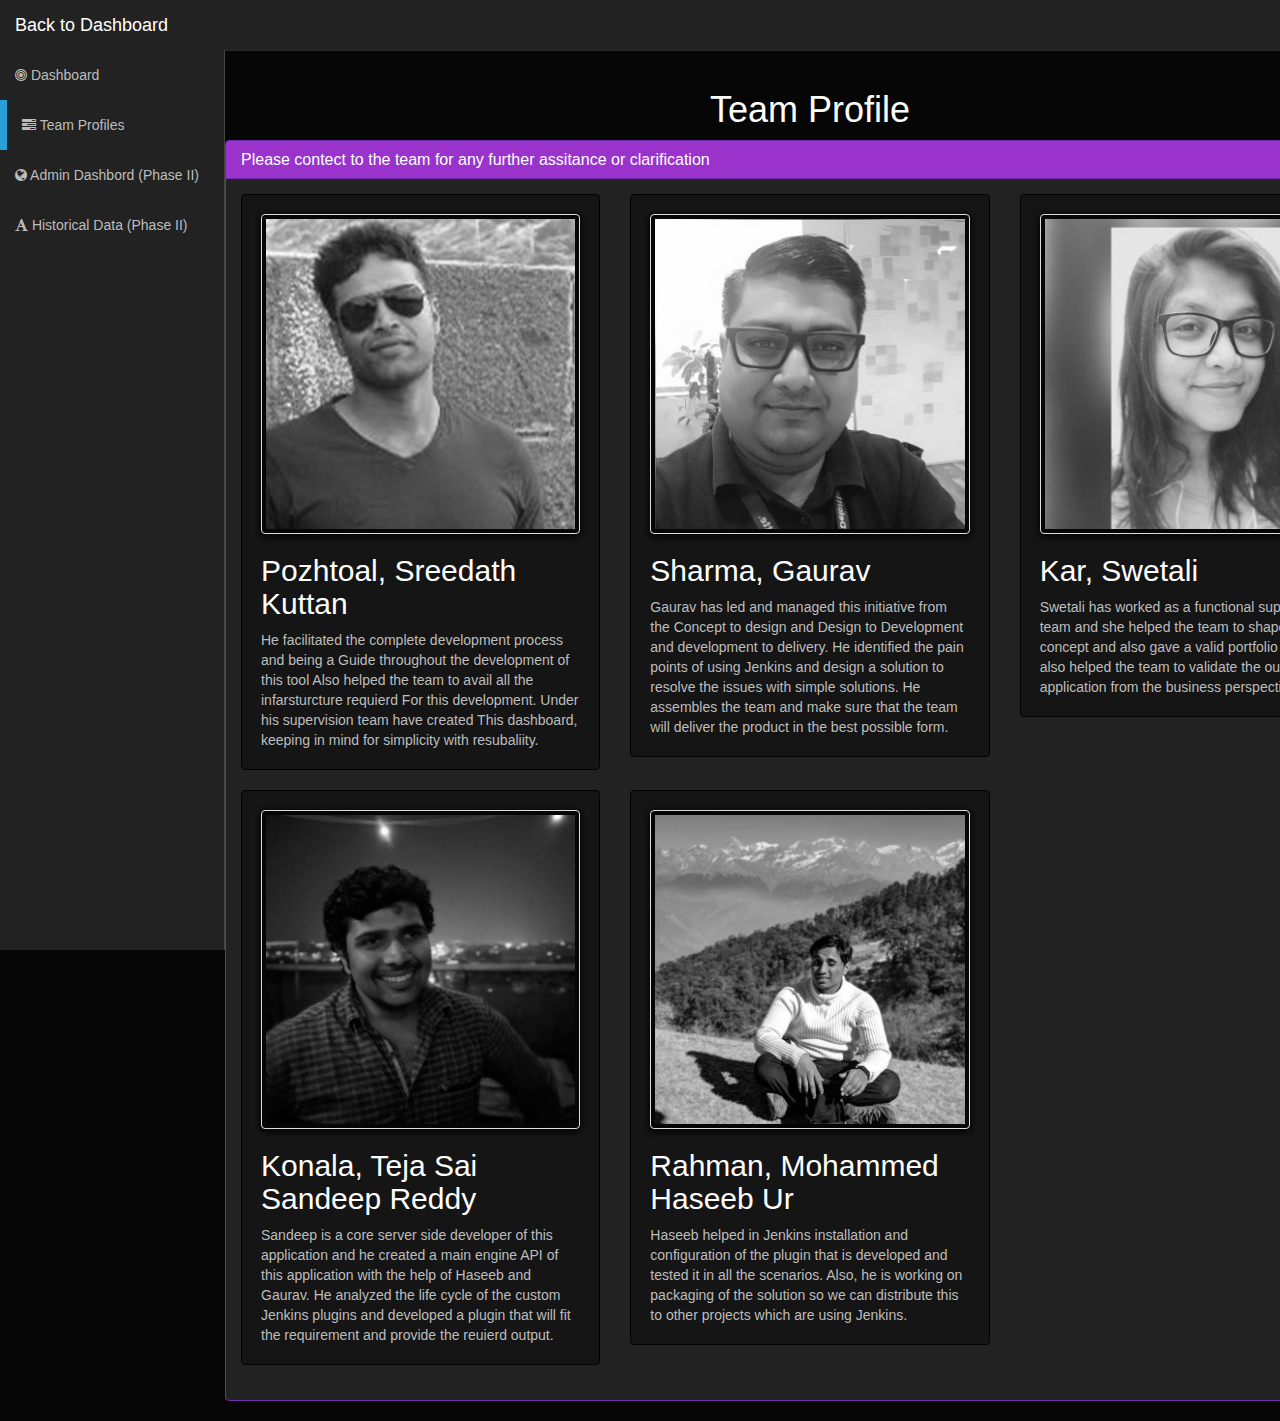
==== commit f7634b71: "Update portfolio.html" ====
--- a/portfolio.html
+++ b/portfolio.html
@@ -38,15 +38,16 @@
                     <span class="icon-bar"></span>
                     <span class="icon-bar"></span>
                 </button>
-                <a class="navbar-brand" href="https://gauravsha27.github.io/custom.jenkins.dashboard.github.io/">Back to Dashboard</a>
+                <a class="navbar-brand" href="index.html">Back to Dashboard</a>
             </div>
             <div class="collapse navbar-collapse navbar-ex1-collapse">
-                <ul class="nav navbar-nav side-nav">
-                    <li><a href="https://gauravsha27.github.io/custom.jenkins.dashboard.github.io/"><i class="fa fa-bullseye"></i> Dashboard</a></li>
-                    <li class="selected"><a href="portfolio.html"><i class="fa fa-tasks"></i> Team Profiles</a></li>
-                    <li><a href="#"><i class="fa fa-globe"></i> Admin Dashbord (Phase II)</a></li>
-                    <li><a href="#"><i class="fa fa-font"></i> Historical Data (Phase II)</a></li>
+                <ul id="active" class="nav navbar-nav side-nav">
+                    <li><a href="index.html"><i class="fa fa-bullseye"></i><span class="nav-label"> Dashboard</span></a></li>
+                    <li class="selected"><a href="portfolio.html"><i class="fa fa-tasks"></i><span class="nav-label"> Team Profiles</span></a></li>
+                    <li><a href="#"><i class="fa fa-globe"></i><span class="nav-label"> Admin Dashbord (Phase II)</span></a></li>
+                    <li><a href="#"><i class="fa fa-font"></i><span class="nav-label"> Historical Data (Phase II)</span></a></li>
                 </ul>
+                <p href="#" class="btn-expand-collapse"></p>
             </div>
         </nav>
         <div class="container">
@@ -65,13 +66,7 @@
                                 <img class="thumbnail img-responsive" alt="Team Pics" src="images/sreedath-profile.jpg" />
                                 <h2>Pozhtoal, Sreedath Kuttan </h2>
                                 <span>
-                                    Lorem ipsum dolor sit amet, consectetur adipisicing elit, 
-                                    sed do eiusmod tempor incididunt ut labore et dolore magna aliqua. 
-                                    Ut enim ad minim veniam, quis nostrud exercitation ullamco laboris 
-                                    nisi ut aliquip ex ea commodo consequat. Duis aute irure dolor in 
-                                    reprehenderit in voluptate velit esse cillum dolore eu fugiat nulla pariatur. 
-                                    Excepteur sint occaecat cupidatat non proident, 
-                                    sunt in culpa qui officia deserunt mollit anim id est laborum
+                                    He facilitated the complete development process and being a Guide throughout the development of this tool Also helped the team to avail all the infarsturcture requierd For this development. Under his supervision team have created This dashboard, keeping in mind for simplicity with resubaliity.
                                 </span>
                             </div>
                         </div>
@@ -80,13 +75,7 @@
                                 <img class="thumbnail img-responsive" alt="Team Pics" src="images/gaurav-profile.jpg" />
                                 <h2>Sharma, Gaurav</h2>
                                 <span>
-                                    Lorem ipsum dolor sit amet, consectetur adipisicing elit, 
-                                    sed do eiusmod tempor incididunt ut labore et dolore magna aliqua. 
-                                    Ut enim ad minim veniam, quis nostrud exercitation ullamco laboris 
-                                    nisi ut aliquip ex ea commodo consequat. Duis aute irure dolor in 
-                                    reprehenderit in voluptate velit esse cillum dolore eu fugiat nulla pariatur. 
-                                    Excepteur sint occaecat cupidatat non proident, 
-                                    sunt in culpa qui officia deserunt mollit anim id est laborum
+                                  Gaurav has led and managed this initiative from the Concept to design and Design to Development and development to delivery. He identified the pain points of using Jenkins and design a solution to resolve the issues with simple solutions. He assembles the team and make sure that the team will deliver the product in the best possible form.
                                 </span>
                             </div>
                         </div>
@@ -95,13 +84,7 @@
                                 <img class="thumbnail img-responsive" alt="Team Pics" src="images/swetali-profile.jpg" />
                                 <h2>Kar, Swetali</h2>
                                 <span>
-                                    Lorem ipsum dolor sit amet, consectetur adipisicing elit, 
-                                    sed do eiusmod tempor incididunt ut labore et dolore magna aliqua. 
-                                    Ut enim ad minim veniam, quis nostrud exercitation ullamco laboris 
-                                    nisi ut aliquip ex ea commodo consequat. Duis aute irure dolor in 
-                                    reprehenderit in voluptate velit esse cillum dolore eu fugiat nulla pariatur. 
-                                    Excepteur sint occaecat cupidatat non proident, 
-                                    sunt in culpa qui officia deserunt mollit anim id est laborum
+                                    Swetali has worked as a functional support for the team and she helped the team to shape the concept and also gave a valid portfolio to it. She also helped the team to validate the outcome of the application from the business perspective.
                                 </span>
                             </div>
                         </div>
@@ -112,13 +95,7 @@
                                 <img class="thumbnail img-responsive" alt="Team Pics" src="images/sandeep-profile.jpg" />
                                 <h2>Konala, Teja Sai Sandeep Reddy </h2>
                                 <span>
-                                    Lorem ipsum dolor sit amet, consectetur adipisicing elit, 
-                                    sed do eiusmod tempor incididunt ut labore et dolore magna aliqua. 
-                                    Ut enim ad minim veniam, quis nostrud exercitation ullamco laboris 
-                                    nisi ut aliquip ex ea commodo consequat. Duis aute irure dolor in 
-                                    reprehenderit in voluptate velit esse cillum dolore eu fugiat nulla pariatur. 
-                                    Excepteur sint occaecat cupidatat non proident, 
-                                    sunt in culpa qui officia deserunt mollit anim id est laborum
+                                    Sandeep is a core server side developer of this application and he created a main engine API of this application with the help of Haseeb and Gaurav. He analyzed the life cycle of the custom Jenkins plugins and developed a plugin that will fit the requirement and provide the reuierd output.
                                 </span>
                             </div>
                         </div>
@@ -127,13 +104,7 @@
                                 <img class="thumbnail img-responsive" alt="Team Pics" src="images/haseeb-profile.jpg" />
                                 <h2>Rahman, Mohammed Haseeb Ur </h2>
                                 <span>
-                                    Lorem ipsum dolor sit amet, consectetur adipisicing elit, 
-                                    sed do eiusmod tempor incididunt ut labore et dolore magna aliqua. 
-                                    Ut enim ad minim veniam, quis nostrud exercitation ullamco laboris 
-                                    nisi ut aliquip ex ea commodo consequat. Duis aute irure dolor in 
-                                    reprehenderit in voluptate velit esse cillum dolore eu fugiat nulla pariatur. 
-                                    Excepteur sint occaecat cupidatat non proident, 
-                                    sunt in culpa qui officia deserunt mollit anim id est laborum
+                                Haseeb helped in Jenkins installation and configuration of the plugin that is developed and tested it in all the scenarios. Also, he is working on packaging of the solution so we can distribute this to other projects which are using Jenkins. 
                                 </span>
                             </div>
                         </div>
--- a/css/local.css
+++ b/css/local.css
@@ -1,4 +1,4 @@
-﻿/* Dark Admin Bootstrap Theme by PrepBootstrap - http://www.prepbootstrap.com */
+/* Including CSS Reset By Gaurav*/
 html {
   font-family: sans-serif;
   -ms-text-size-adjust: 100%;
@@ -5985,7 +5985,7 @@
 	top: 50px;
 	height: 100%;
 	border-radius: 0;
-	border: none;
+	border-right: 1px solid #444444;
 	background-color: #222222;
 	overflow-y: auto;
   }
@@ -6117,7 +6117,7 @@
 }
 
 .selected {
-    border-left:7px solid #2A9FD6;
+    border-left:7px solid #2A9FD6 !important;
 }
 
  .timeline {
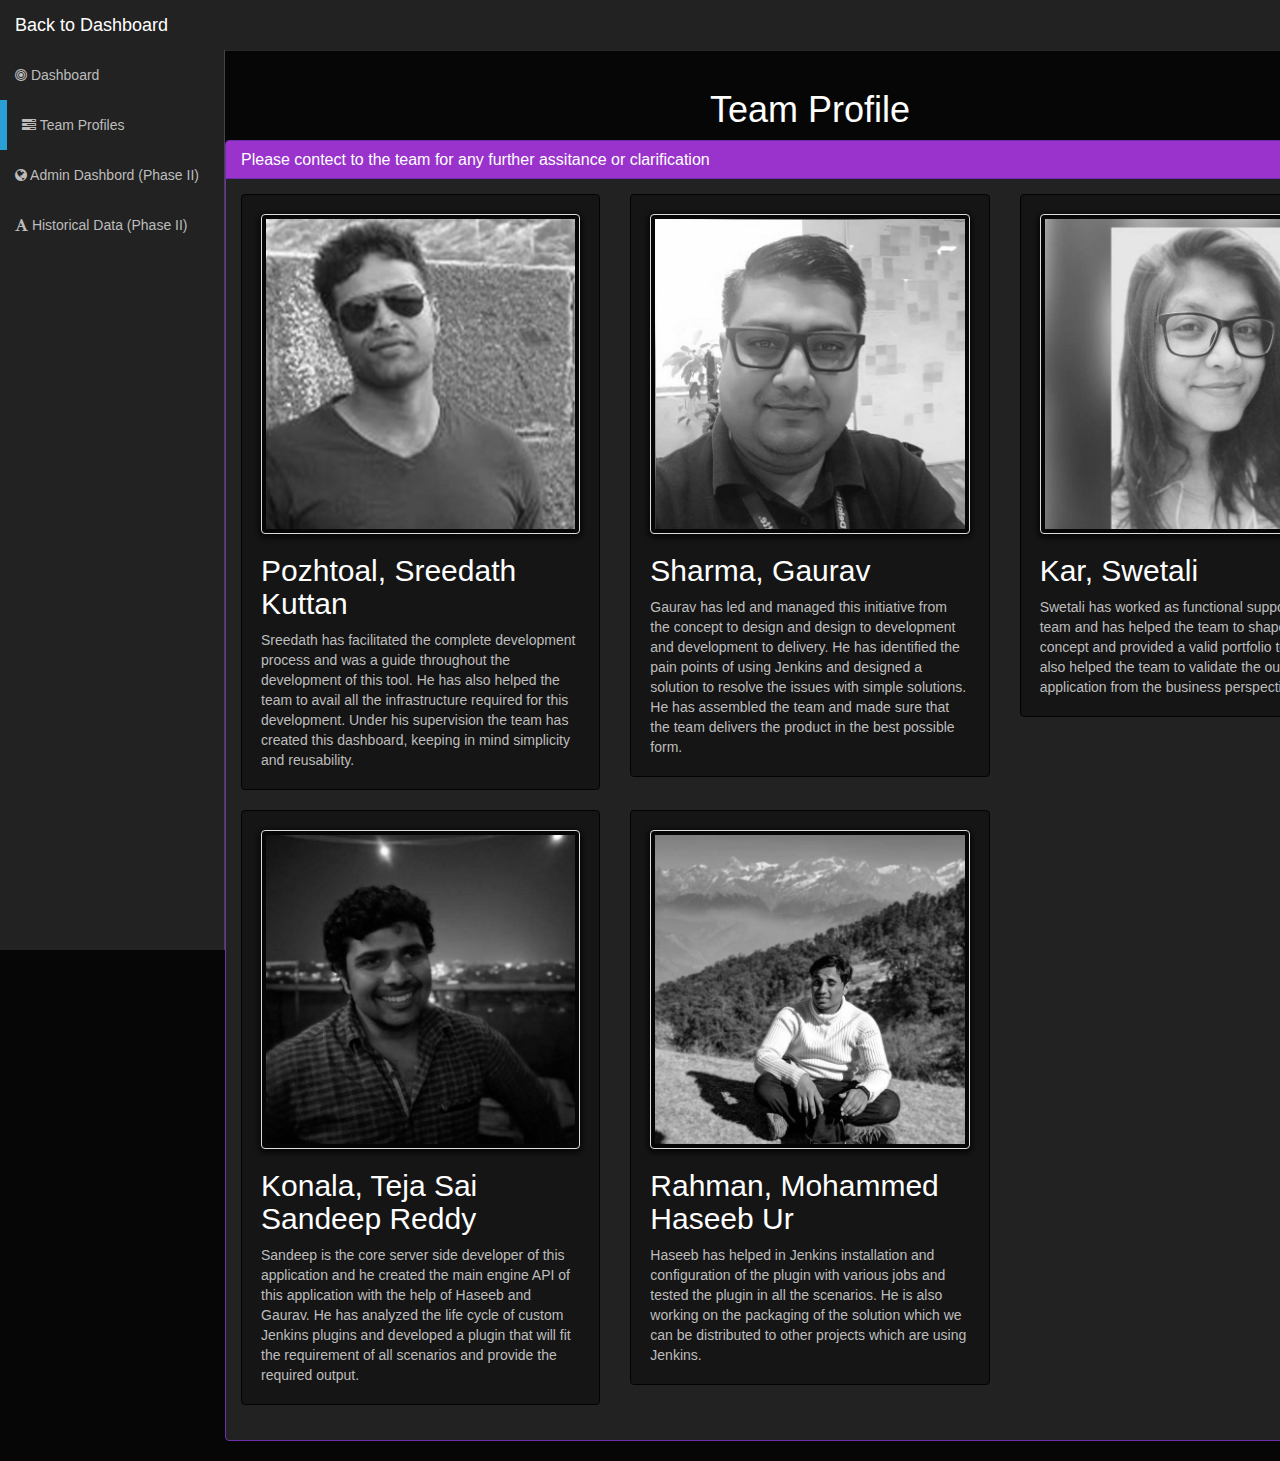
==== commit 20533bbe: "Update portfolio.html" ====
--- a/portfolio.html
+++ b/portfolio.html
@@ -66,7 +66,7 @@
                                 <img class="thumbnail img-responsive" alt="Team Pics" src="images/sreedath-profile.jpg" />
                                 <h2>Pozhtoal, Sreedath Kuttan </h2>
                                 <span>
-                                    He facilitated the complete development process and being a Guide throughout the development of this tool Also helped the team to avail all the infarsturcture requierd For this development. Under his supervision team have created This dashboard, keeping in mind for simplicity with resubaliity.
+                                    Sreedath has facilitated the complete development process and was a guide throughout the development of this tool. He has also helped the team to avail all the infrastructure required for this development. Under his supervision the team has created this dashboard, keeping in mind simplicity and reusability.
                                 </span>
                             </div>
                         </div>
@@ -75,7 +75,7 @@
                                 <img class="thumbnail img-responsive" alt="Team Pics" src="images/gaurav-profile.jpg" />
                                 <h2>Sharma, Gaurav</h2>
                                 <span>
-                                  Gaurav has led and managed this initiative from the Concept to design and Design to Development and development to delivery. He identified the pain points of using Jenkins and design a solution to resolve the issues with simple solutions. He assembles the team and make sure that the team will deliver the product in the best possible form.
+                                  Gaurav has led and managed this initiative from the concept to design and design to development and development to delivery. He has identified the pain points of using Jenkins and designed a solution to resolve the issues with simple solutions. He has assembled the team and made sure that the team delivers the product in the best possible form.
                                 </span>
                             </div>
                         </div>
@@ -84,7 +84,7 @@
                                 <img class="thumbnail img-responsive" alt="Team Pics" src="images/swetali-profile.jpg" />
                                 <h2>Kar, Swetali</h2>
                                 <span>
-                                    Swetali has worked as a functional support for the team and she helped the team to shape the concept and also gave a valid portfolio to it. She also helped the team to validate the outcome of the application from the business perspective.
+                                   Swetali has worked as functional support for the team and has helped the team to shape the concept and provided a valid portfolio to it. She also helped the team to validate the outcome of the application from the business perspective.
                                 </span>
                             </div>
                         </div>
@@ -95,7 +95,7 @@
                                 <img class="thumbnail img-responsive" alt="Team Pics" src="images/sandeep-profile.jpg" />
                                 <h2>Konala, Teja Sai Sandeep Reddy </h2>
                                 <span>
-                                    Sandeep is a core server side developer of this application and he created a main engine API of this application with the help of Haseeb and Gaurav. He analyzed the life cycle of the custom Jenkins plugins and developed a plugin that will fit the requirement and provide the reuierd output.
+                                    Sandeep is the core server side developer of this application and he created the main engine API of this application with the help of Haseeb and Gaurav. He has analyzed the life cycle of custom Jenkins plugins and developed a plugin that will fit the requirement of all scenarios and provide the required output. 
                                 </span>
                             </div>
                         </div>
@@ -104,11 +104,10 @@
                                 <img class="thumbnail img-responsive" alt="Team Pics" src="images/haseeb-profile.jpg" />
                                 <h2>Rahman, Mohammed Haseeb Ur </h2>
                                 <span>
-                                Haseeb helped in Jenkins installation and configuration of the plugin that is developed and tested it in all the scenarios. Also, he is working on packaging of the solution so we can distribute this to other projects which are using Jenkins. 
+                                    Haseeb has helped in Jenkins installation and configuration of the plugin with various jobs and tested the plugin in all the scenarios. He is also working on the packaging of the solution which we can be distributed to other projects which are using Jenkins. 
                                 </span>
                             </div>
                         </div>
-
                         <div class="col-md-4">
                         </div>
                     </div>
